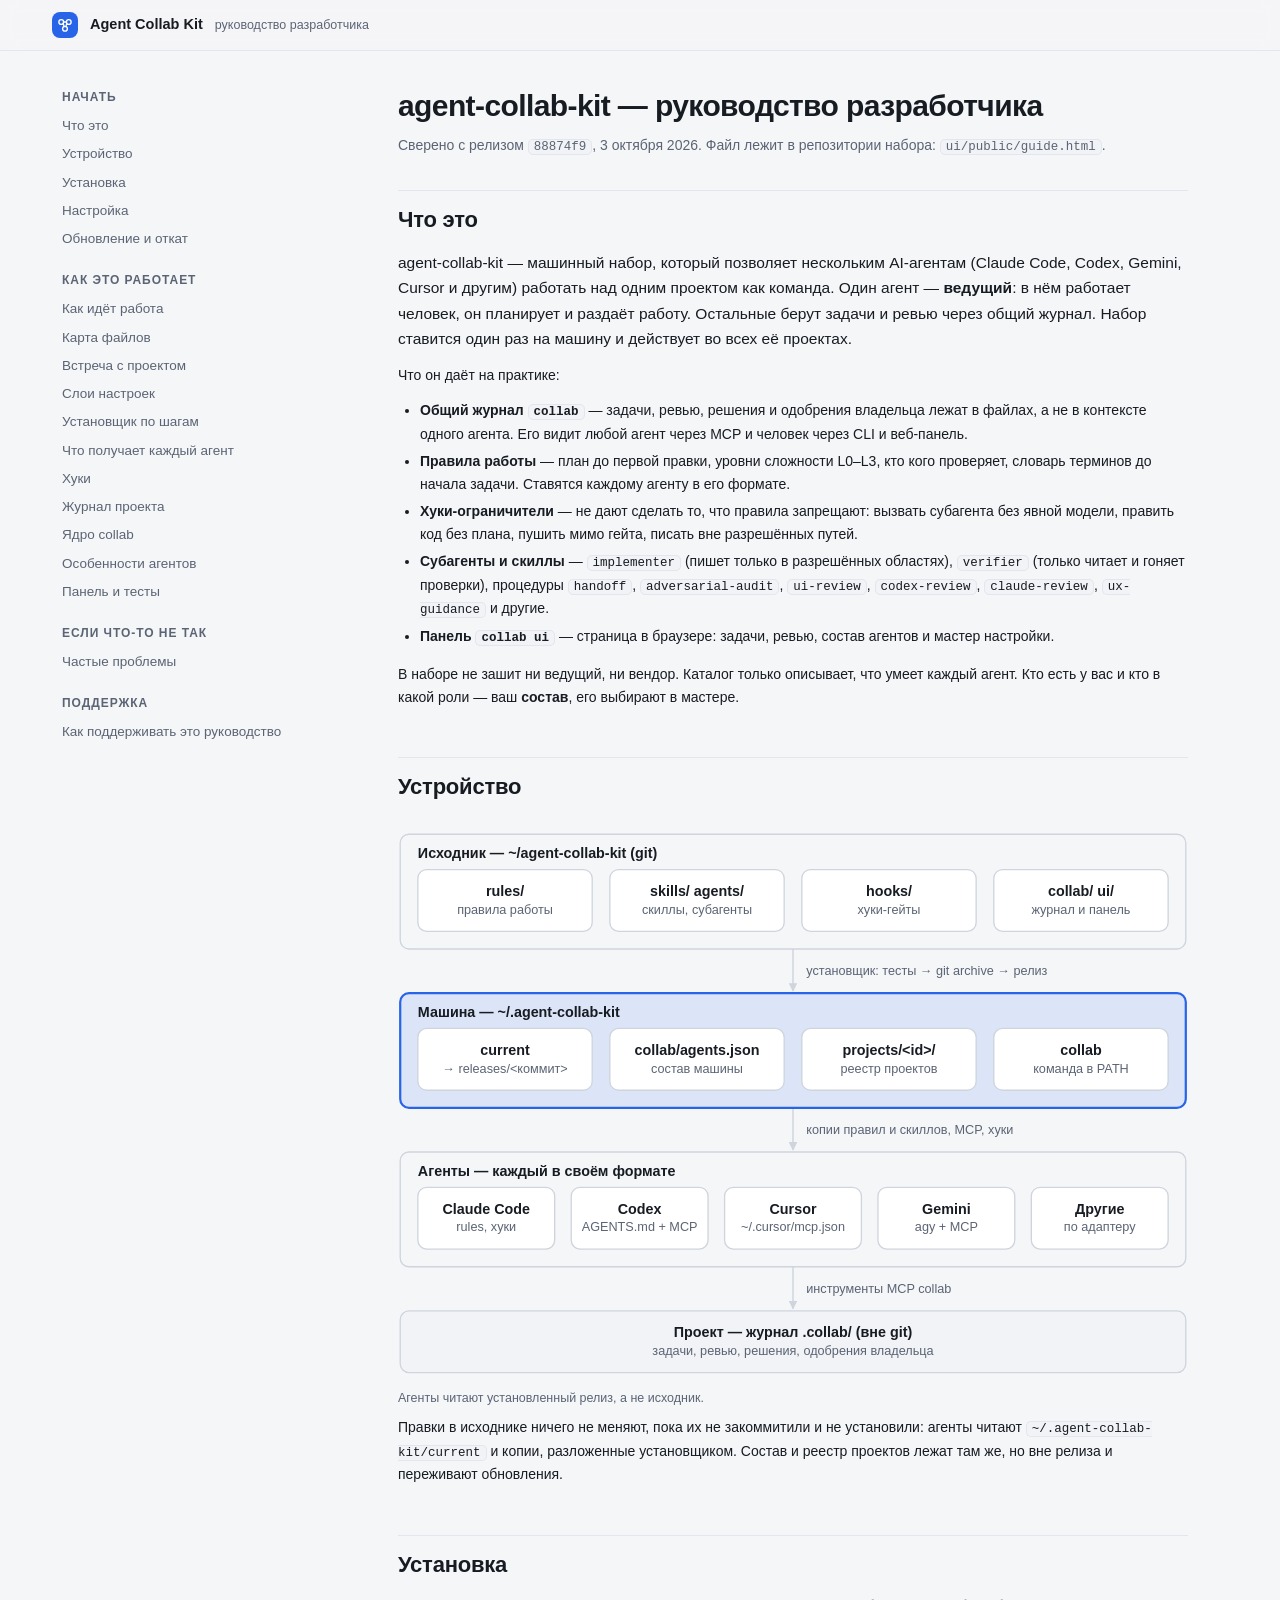
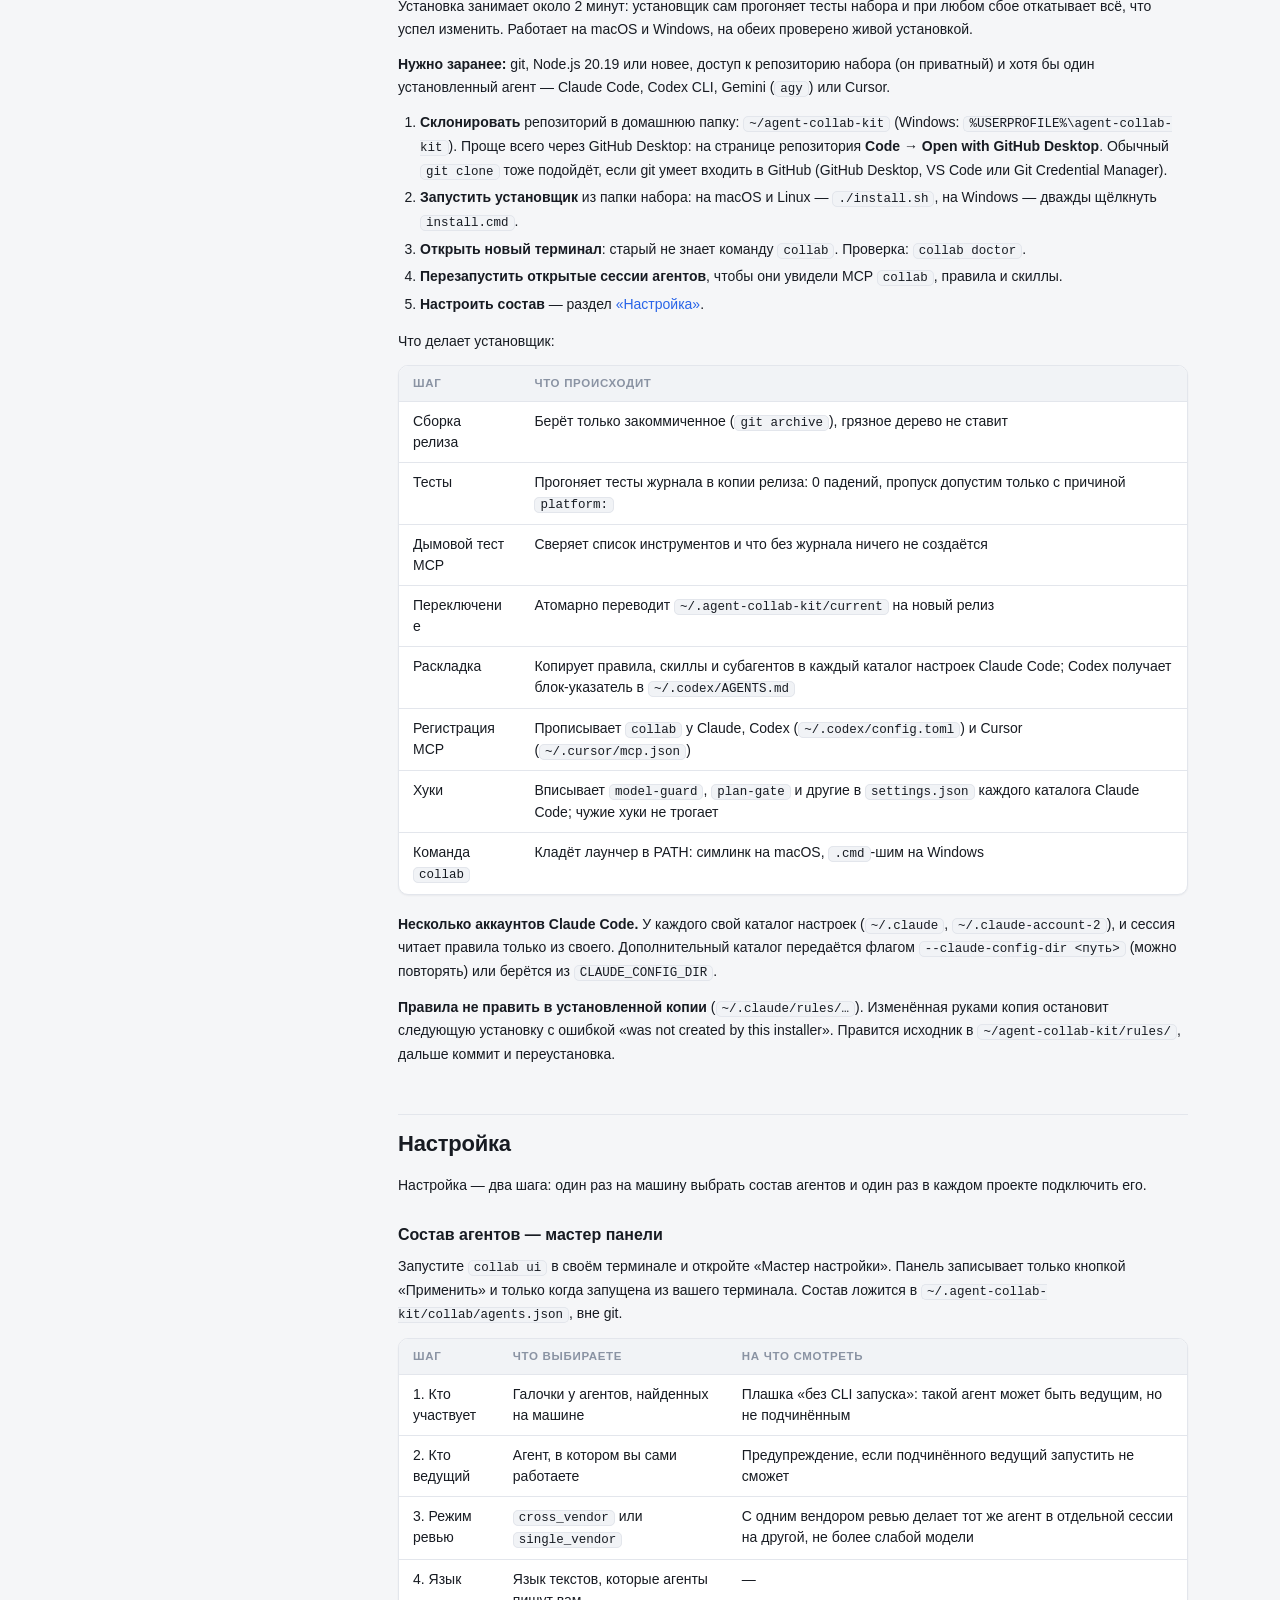
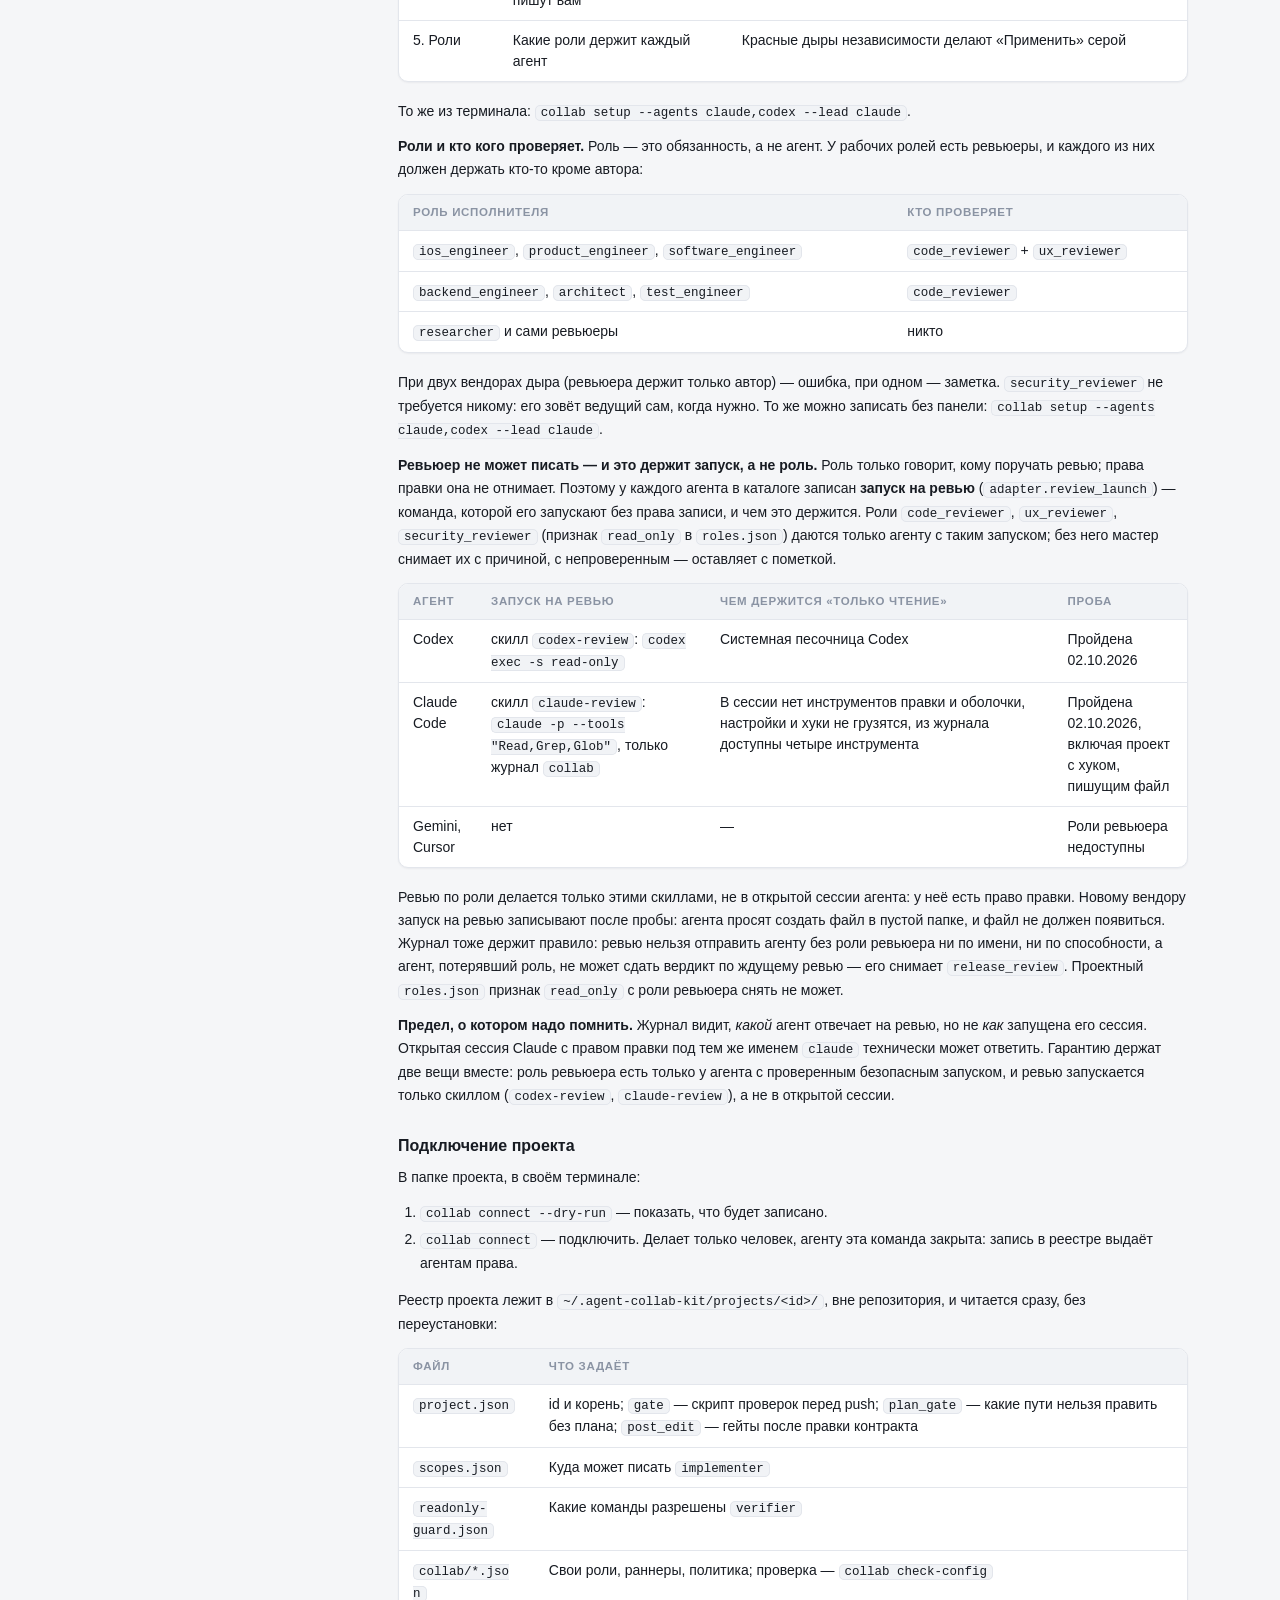
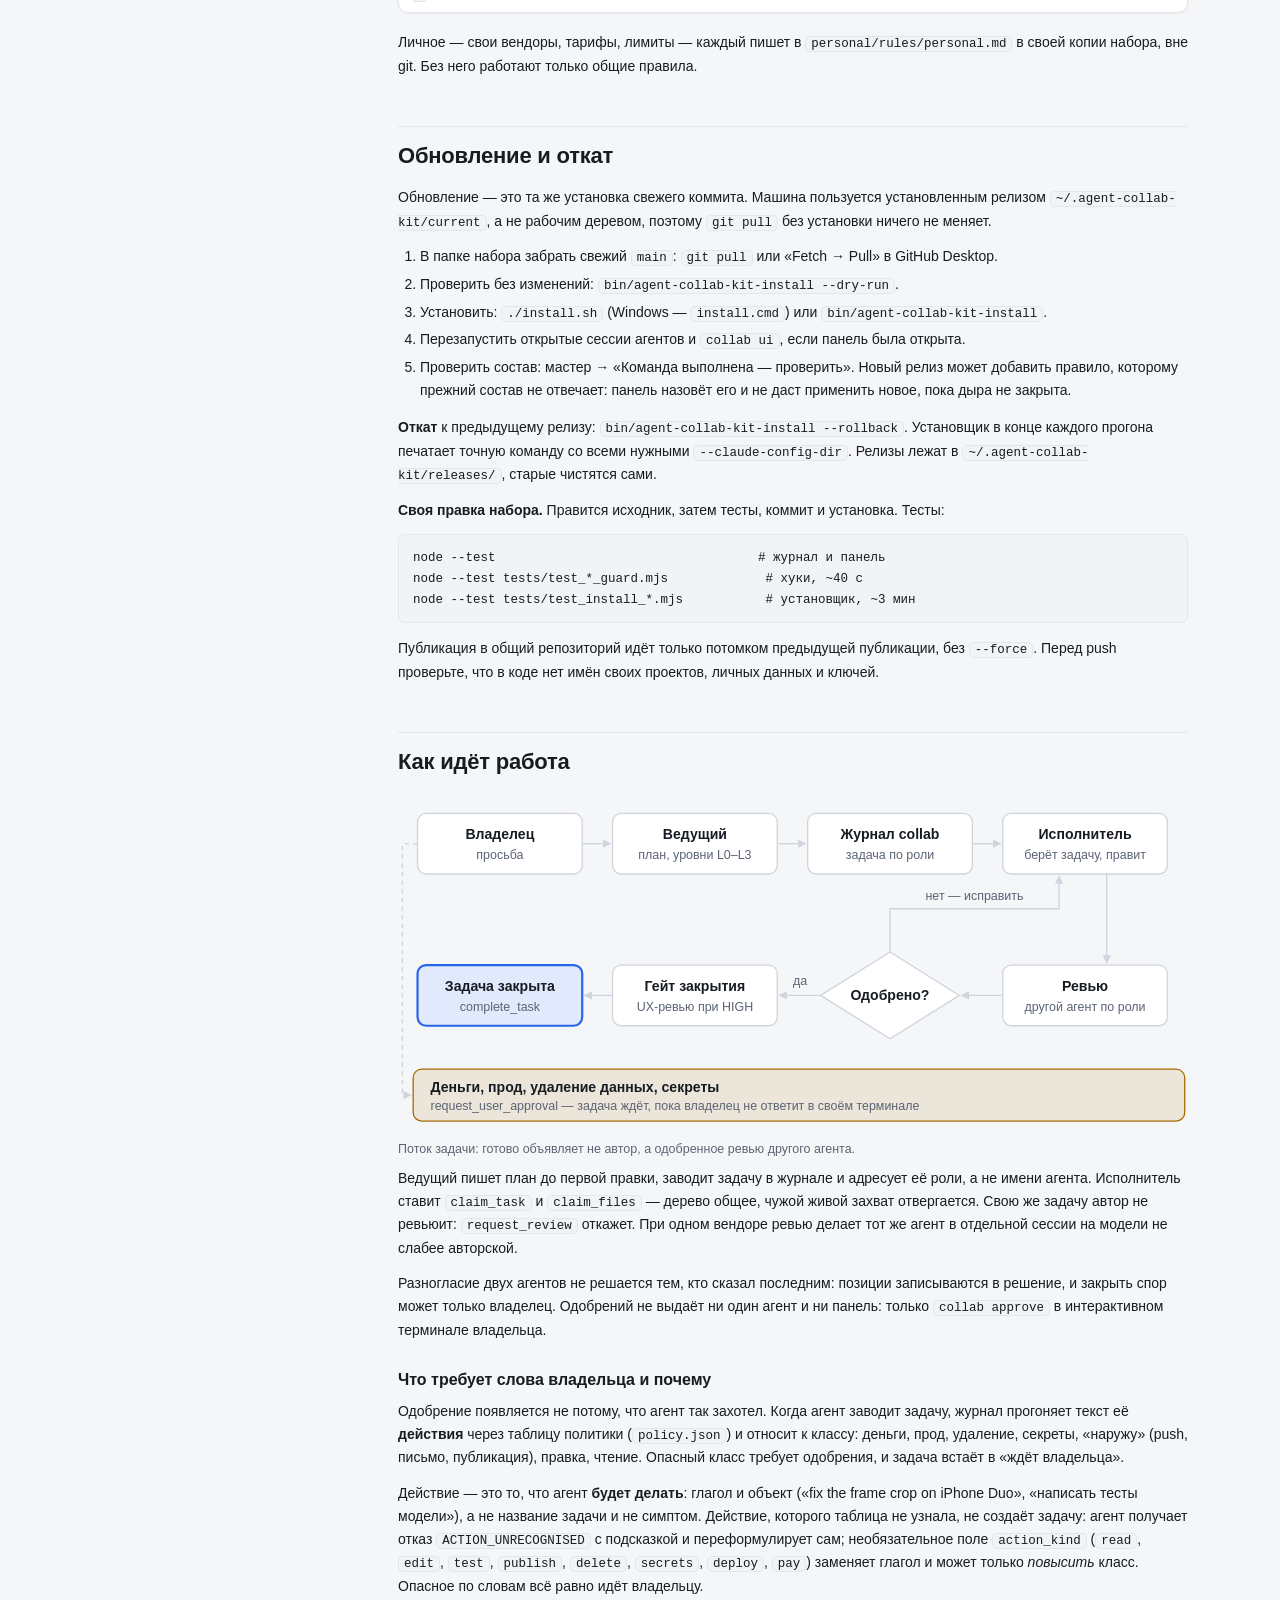
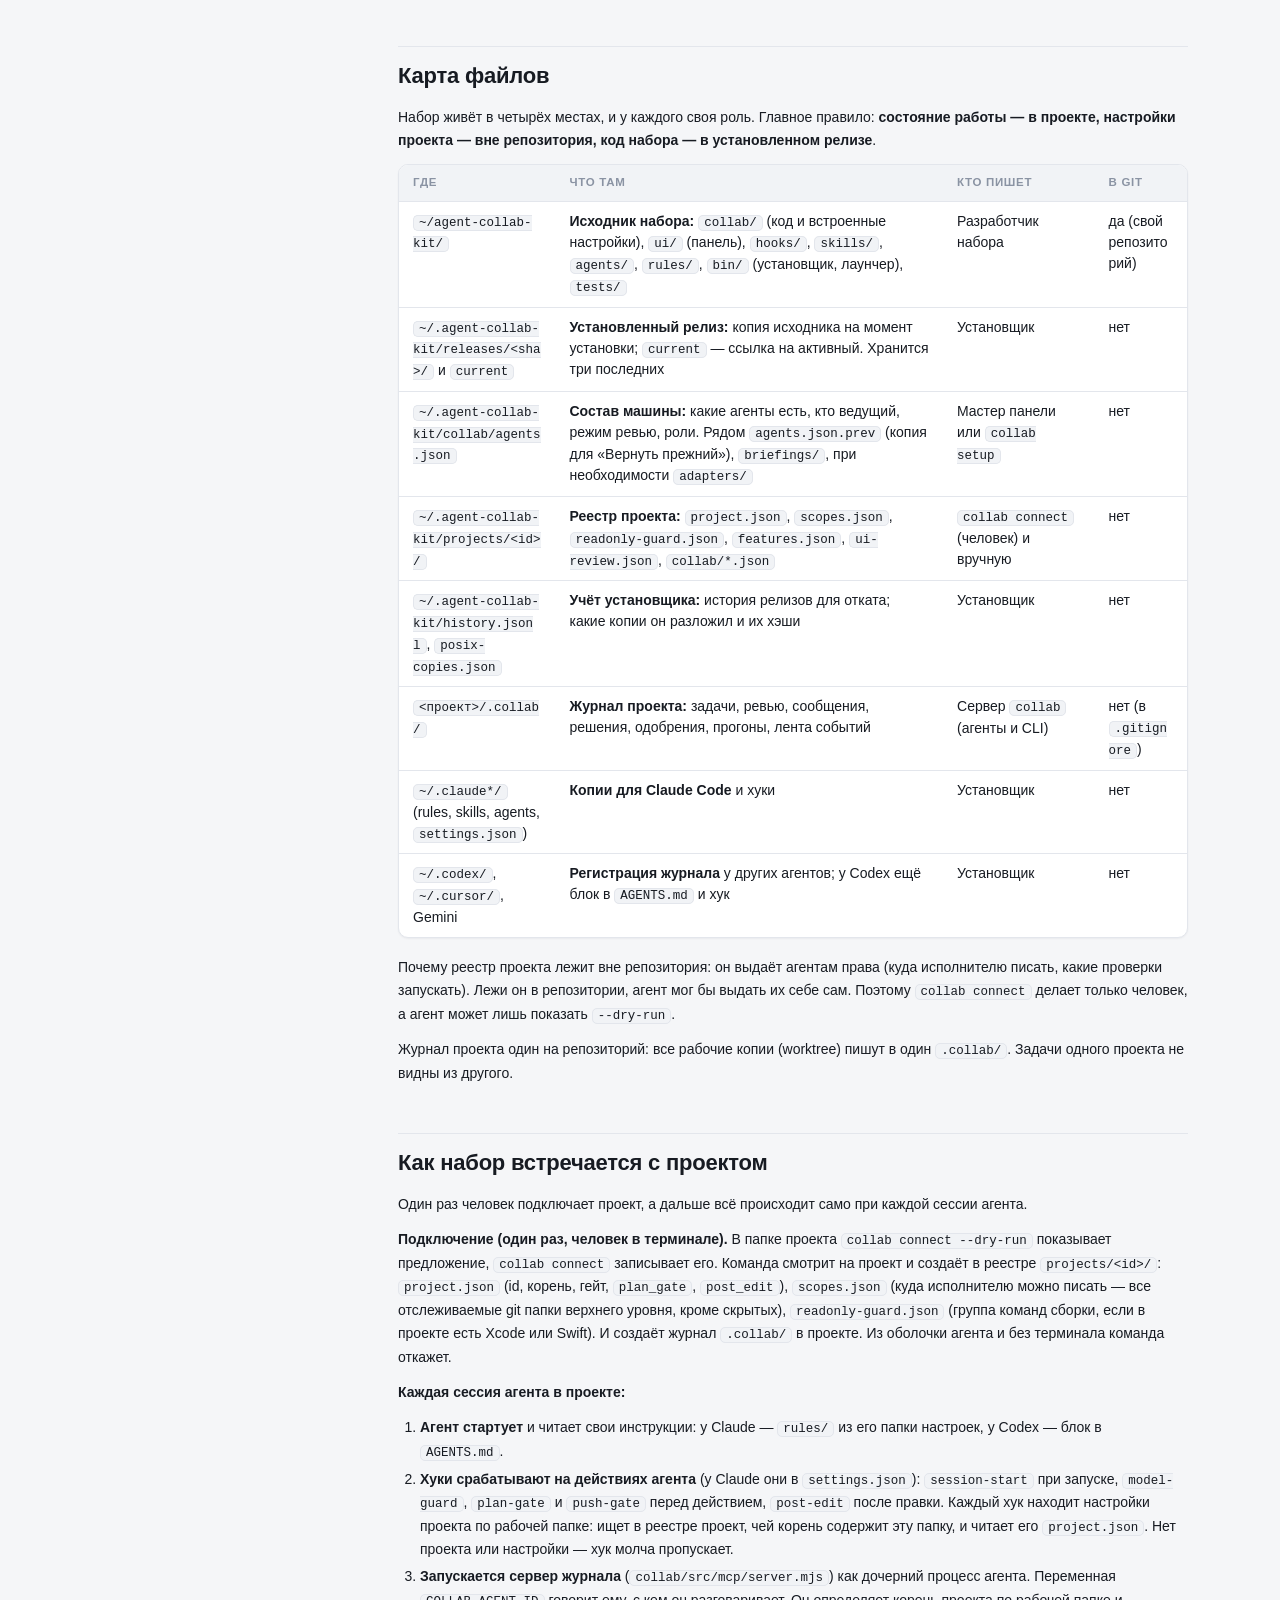
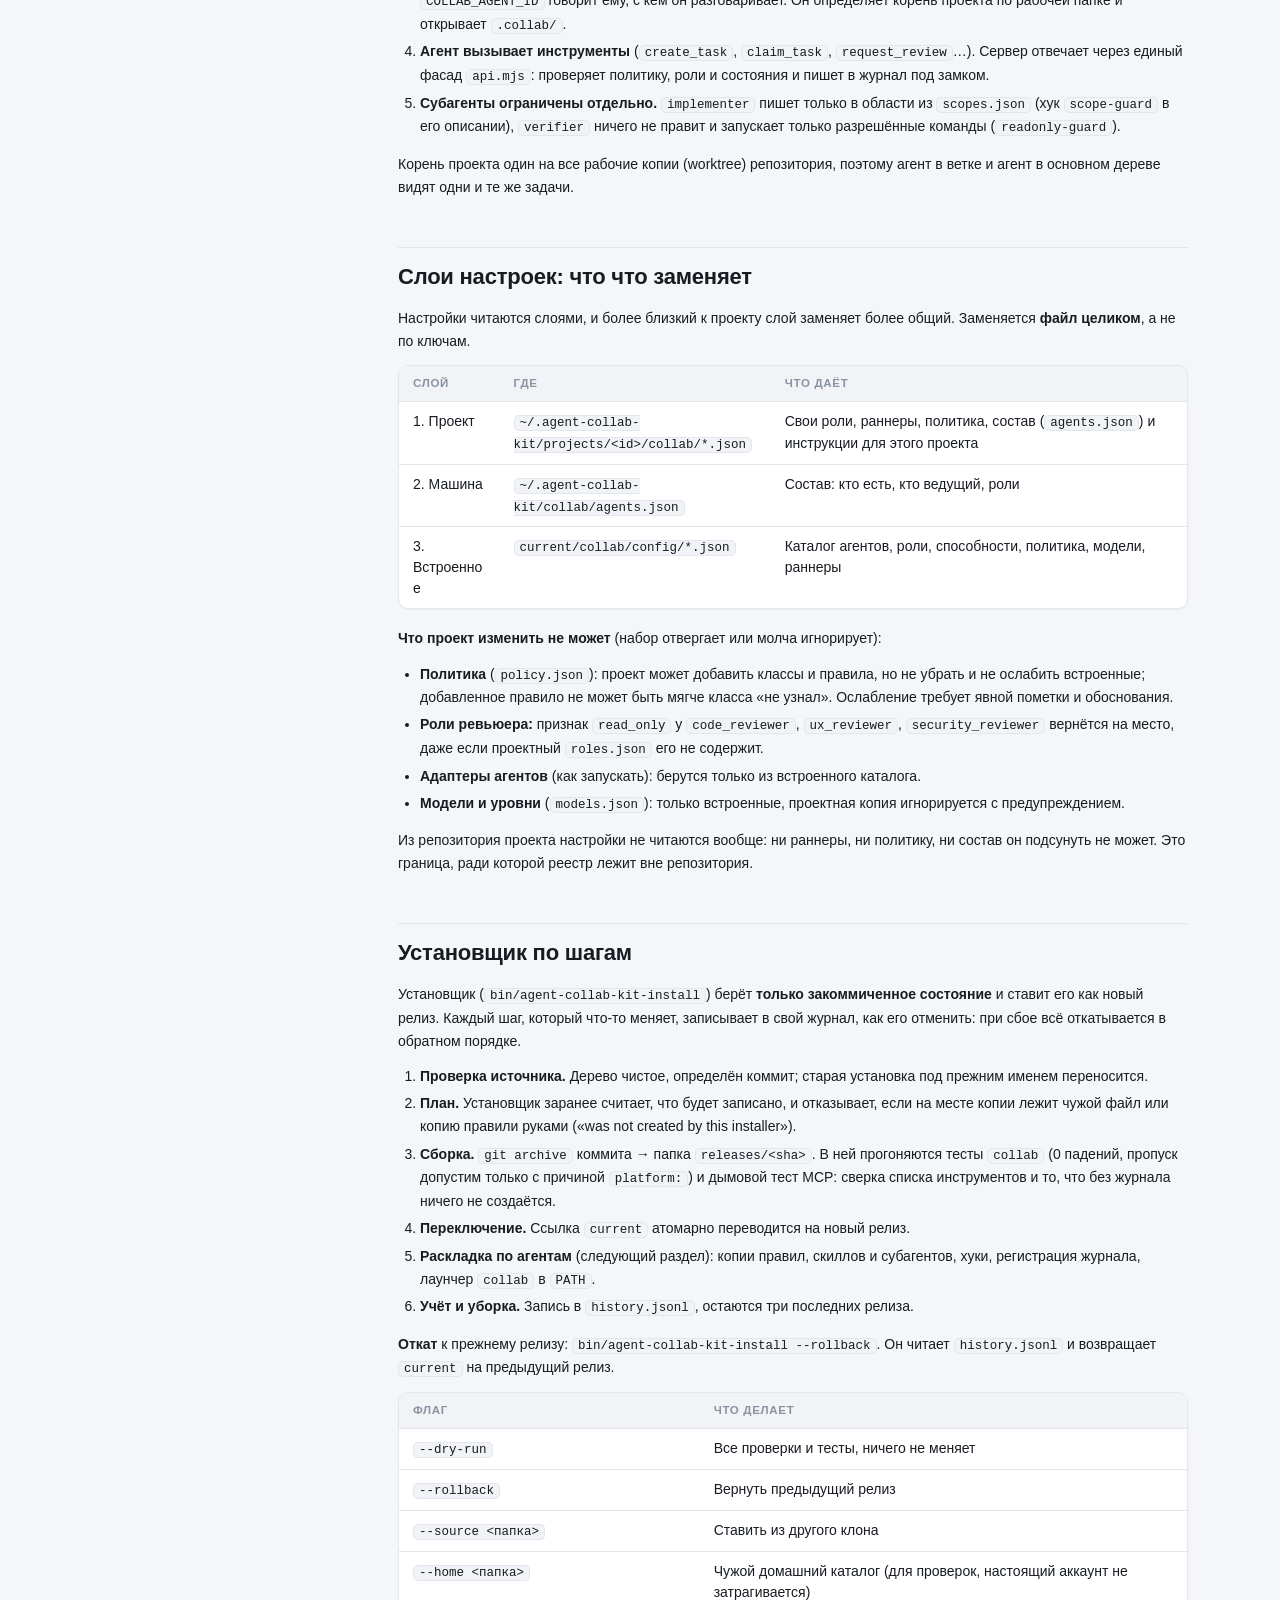
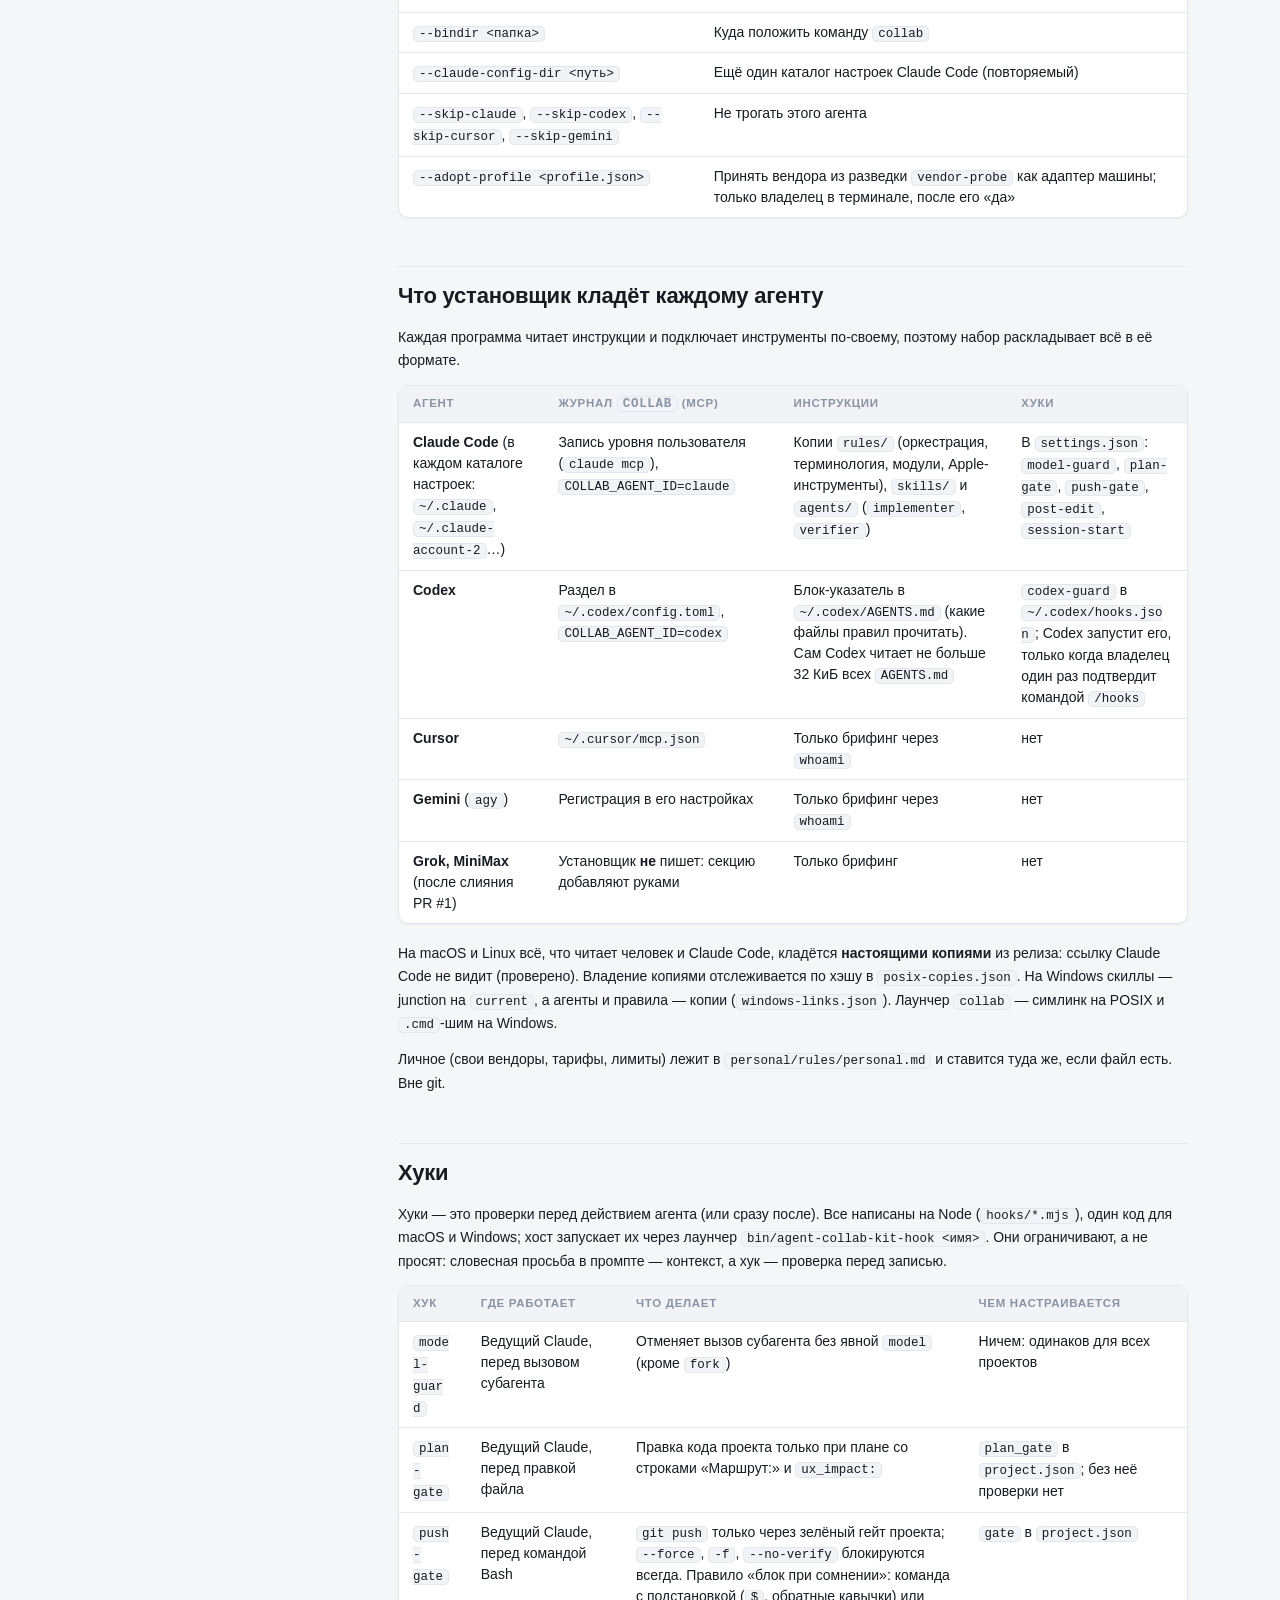
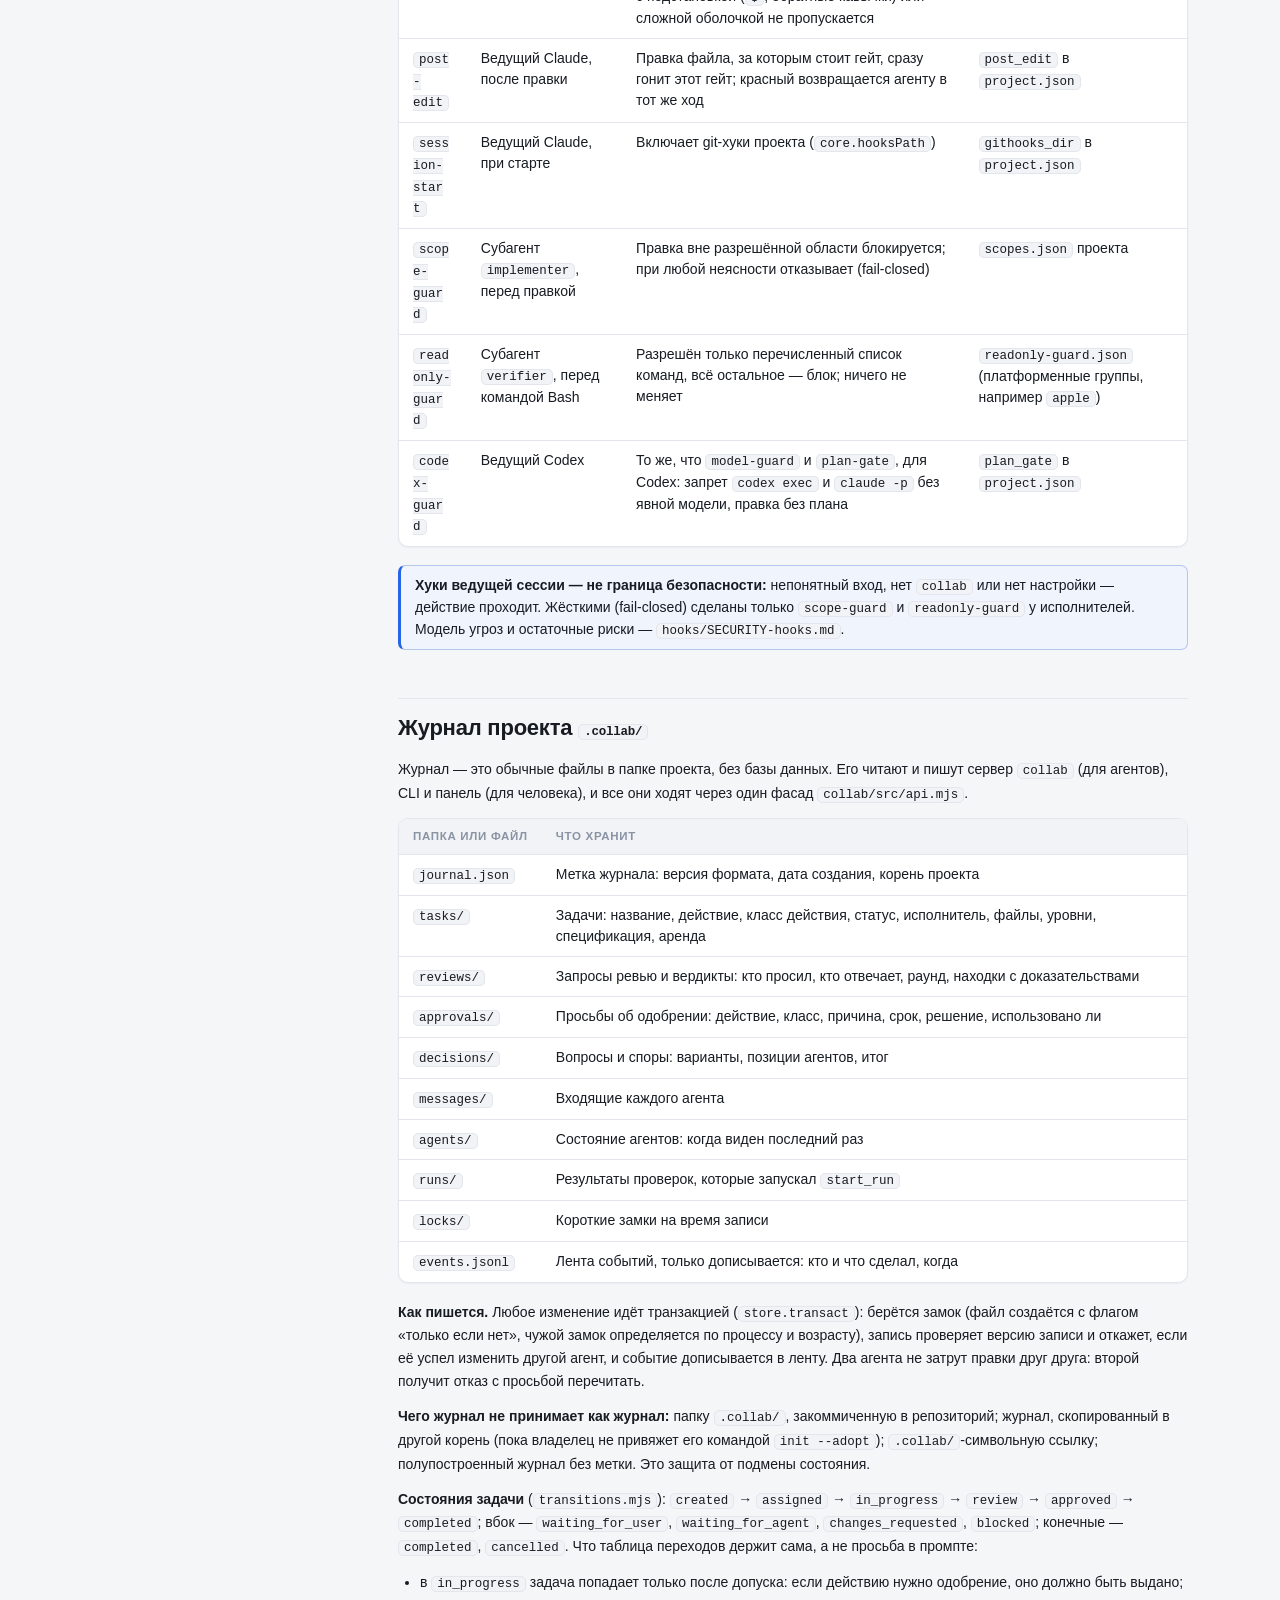
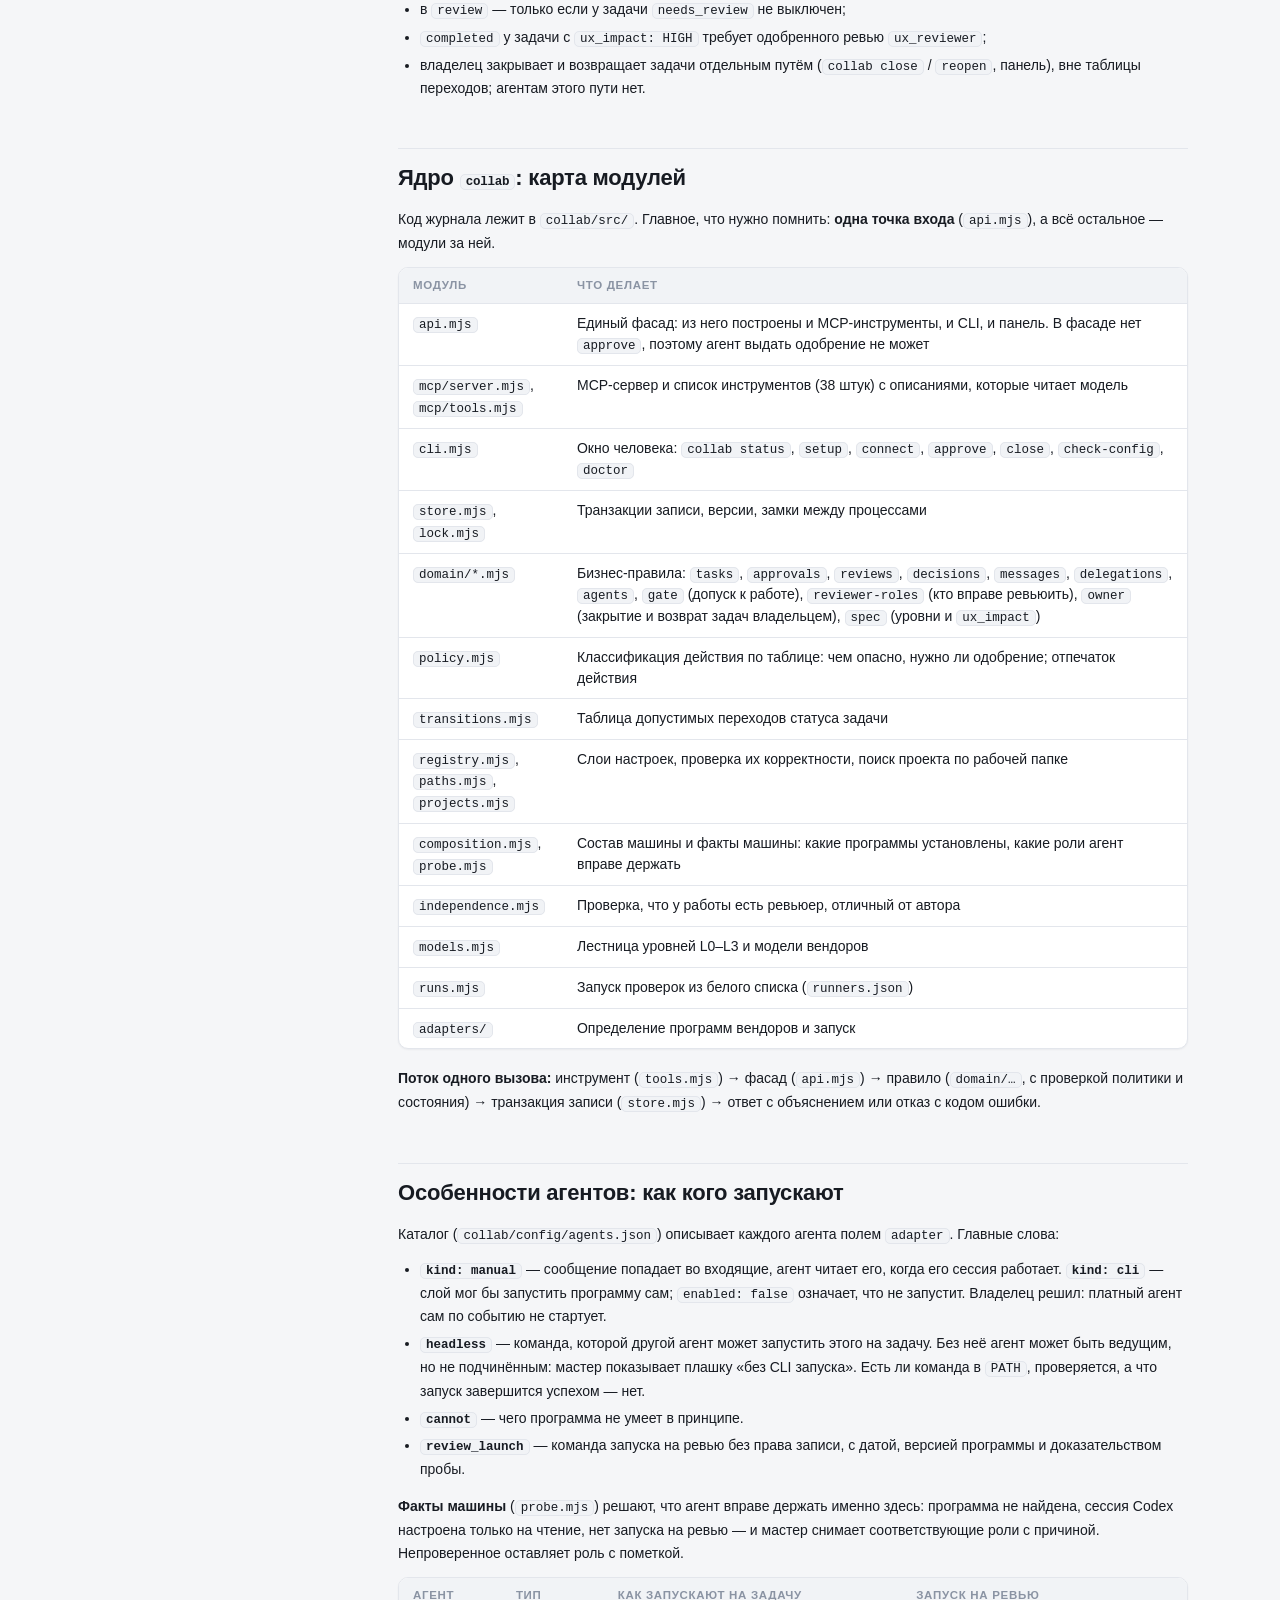
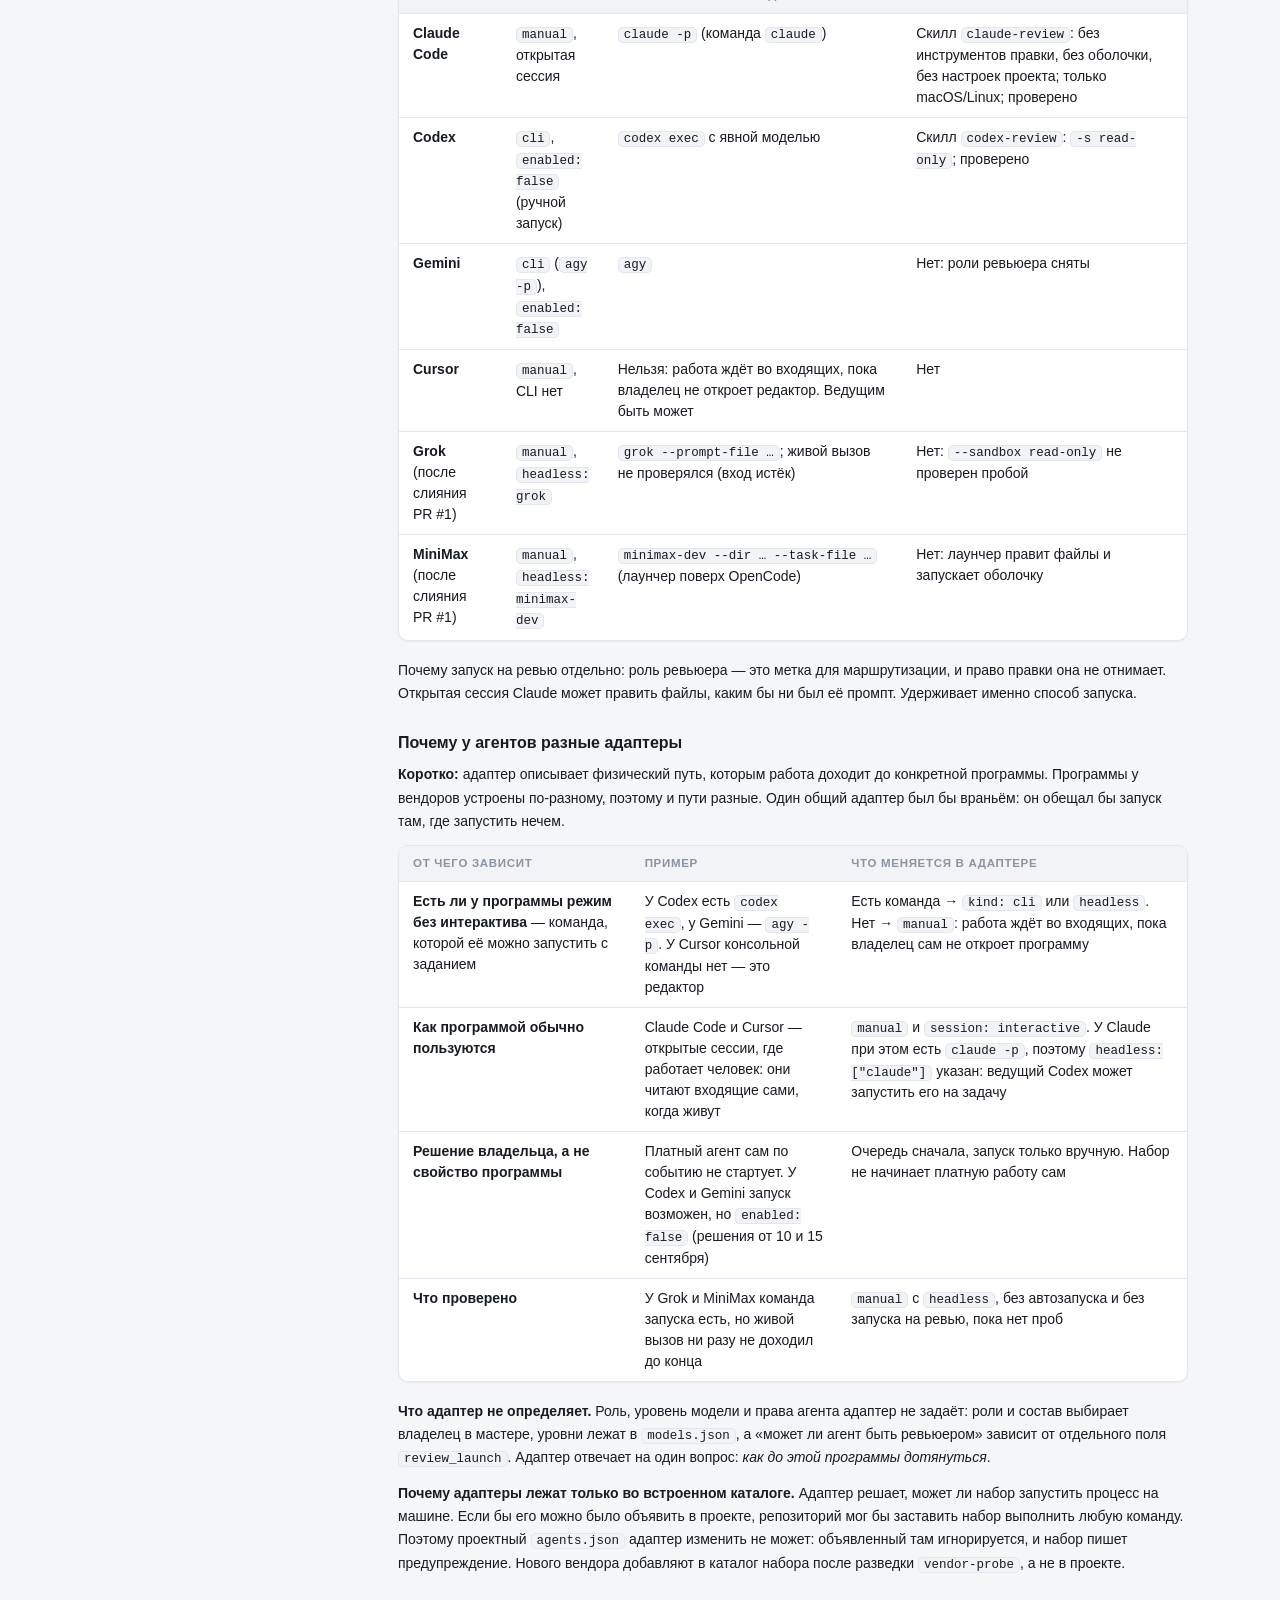
==== ui/public/guide.html @ da9b52e6 "Guide: one static page of the kit, wide, readable before the kit is installed ui/public/guide.html (" ====
<!doctype html>
<html lang="ru">
<head>
<meta charset="utf-8">
<meta name="viewport" content="width=device-width, initial-scale=1">
<meta name="color-scheme" content="dark light">
<title>Руководство разработчика · Agent Collab Kit</title>
<link rel="stylesheet" href="style.css">
<link rel="stylesheet" href="guide.css">
</head>
<body>
<header class="guide-bar">
  <div class="guide-bar-in">
    <svg class="brand-mark" viewBox="0 0 24 24" aria-hidden="true"><circle cx="7" cy="8" r="3.2" fill="none" stroke="currentColor" stroke-width="1.8"/><circle cx="17" cy="8" r="3.2" fill="none" stroke="currentColor" stroke-width="1.8"/><circle cx="12" cy="17" r="3.2" fill="none" stroke="currentColor" stroke-width="1.8"/><path d="M9.6 9.6l1.2 4.6M14.4 9.6l-1.2 4.6M10.2 8h3.6" fill="none" stroke="currentColor" stroke-width="1.8" stroke-linecap="round"/></svg>
    <strong>Agent Collab Kit</strong><span class="muted">руководство разработчика</span>
  </div>
</header>

<div class="guide">
<nav class="toc" aria-label="Содержание">
  <h2>Начать</h2>
  <a href="#what">Что это</a>
  <a href="#layout">Устройство</a>
  <a href="#install">Установка</a>
  <a href="#setup">Настройка</a>
  <a href="#update">Обновление и откат</a>
  <h2>Как это работает</h2>
  <a href="#flow">Как идёт работа</a>
  <a href="#files">Карта файлов</a>
  <a href="#project">Встреча с проектом</a>
  <a href="#layers">Слои настроек</a>
  <a href="#installer">Установщик по шагам</a>
  <a href="#agents-install">Что получает каждый агент</a>
  <a href="#hooks">Хуки</a>
  <a href="#journal">Журнал проекта</a>
  <a href="#core">Ядро collab</a>
  <a href="#agents">Особенности агентов</a>
  <a href="#panel">Панель и тесты</a>
  <h2>Если что-то не так</h2>
  <a href="#problems">Частые проблемы</a>
  <h2>Поддержка</h2>
  <a href="#maintain">Как поддерживать это руководство</a>
</nav>

<main class="doc">
<h1>agent-collab-kit — руководство разработчика</h1>
<p class="byline">Сверено с релизом <code>88874f9</code>, 3 октября 2026. Файл лежит в репозитории набора: <code>ui/public/guide.html</code>.</p>

<!-- ───────────────────────── НАЧАТЬ ───────────────────────── -->
<section id="what">
<h2>Что это</h2>
<p class="lead">agent-collab-kit — машинный набор, который позволяет нескольким AI-агентам (Claude Code, Codex, Gemini, Cursor и другим) работать над одним проектом как команда. Один агент — <strong>ведущий</strong>: в нём работает человек, он планирует и раздаёт работу. Остальные берут задачи и ревью через общий журнал. Набор ставится один раз на машину и действует во всех её проектах.</p>
<p>Что он даёт на практике:</p>
<ul>
<li><strong>Общий журнал <code>collab</code></strong> — задачи, ревью, решения и одобрения владельца лежат в файлах, а не в контексте одного агента. Его видит любой агент через MCP и человек через CLI и веб-панель.</li>
<li><strong>Правила работы</strong> — план до первой правки, уровни сложности L0–L3, кто кого проверяет, словарь терминов до начала задачи. Ставятся каждому агенту в его формате.</li>
<li><strong>Хуки-ограничители</strong> — не дают сделать то, что правила запрещают: вызвать субагента без явной модели, править код без плана, пушить мимо гейта, писать вне разрешённых путей.</li>
<li><strong>Субагенты и скиллы</strong> — <code>implementer</code> (пишет только в разрешённых областях), <code>verifier</code> (только читает и гоняет проверки), процедуры <code>handoff</code>, <code>adversarial-audit</code>, <code>ui-review</code>, <code>codex-review</code>, <code>claude-review</code>, <code>ux-guidance</code> и другие.</li>
<li><strong>Панель <code>collab ui</code></strong> — страница в браузере: задачи, ревью, состав агентов и мастер настройки.</li>
</ul>
<p>В наборе не зашит ни ведущий, ни вендор. Каталог только описывает, что умеет каждый агент. Кто есть у вас и кто в какой роли — ваш <strong>состав</strong>, его выбирают в мастере.</p>
</section>

<section id="layout">
<h2>Устройство</h2>
<figure class="fig">
<svg viewBox="22 44 716 510" role="img" aria-label="Агенты читают установленный релиз, а не исходник: четыре слоя — исходник, машина, агенты, журнал проекта">
<defs><marker id="arr1" viewBox="0 0 10 10" refX="9" refY="5" markerWidth="6" markerHeight="6" orient="auto-start-reverse"><path d="M0 0L10 5L0 10z" class="dg-arrow"/></marker></defs>
<path class="dg-line" d="M380 160V198" marker-end="url(#arr1)"/><path class="dg-line" d="M380 304V342" marker-end="url(#arr1)"/><path class="dg-line" d="M380 448V486" marker-end="url(#arr1)"/>
<text class="dg-e" x="392" y="184">установщик: тесты → git archive → релиз</text>
<text class="dg-e" x="392" y="328">копии правил и скиллов, MCP, хуки</text>
<text class="dg-e" x="392" y="472">инструменты MCP collab</text>

<rect class="dg-band" x="24" y="56" width="712" height="104" rx="8"/>
<text class="dg-h" x="40" y="78">Исходник — ~/agent-collab-kit (git)</text>
<rect class="dg-chip" x="40" y="88" width="158" height="56" rx="8"/><rect class="dg-chip" x="214" y="88" width="158" height="56" rx="8"/><rect class="dg-chip" x="388" y="88" width="158" height="56" rx="8"/><rect class="dg-chip" x="562" y="88" width="158" height="56" rx="8"/>
<text class="dg-n" x="119" y="112">rules/</text><text class="dg-s" x="119" y="128">правила работы</text>
<text class="dg-n" x="293" y="112">skills/ agents/</text><text class="dg-s" x="293" y="128">скиллы, субагенты</text>
<text class="dg-n" x="467" y="112">hooks/</text><text class="dg-s" x="467" y="128">хуки-гейты</text>
<text class="dg-n" x="641" y="112">collab/ ui/</text><text class="dg-s" x="641" y="128">журнал и панель</text>

<rect class="dg-band-hi" x="24" y="200" width="712" height="104" rx="8"/>
<text class="dg-h" x="40" y="222">Машина — ~/.agent-collab-kit</text>
<rect class="dg-chip" x="40" y="232" width="158" height="56" rx="8"/><rect class="dg-chip" x="214" y="232" width="158" height="56" rx="8"/><rect class="dg-chip" x="388" y="232" width="158" height="56" rx="8"/><rect class="dg-chip" x="562" y="232" width="158" height="56" rx="8"/>
<text class="dg-n" x="119" y="256">current</text><text class="dg-s" x="119" y="272">→ releases/&lt;коммит&gt;</text>
<text class="dg-n" x="293" y="256">collab/agents.json</text><text class="dg-s" x="293" y="272">состав машины</text>
<text class="dg-n" x="467" y="256">projects/&lt;id&gt;/</text><text class="dg-s" x="467" y="272">реестр проектов</text>
<text class="dg-n" x="641" y="256">collab</text><text class="dg-s" x="641" y="272">команда в PATH</text>

<rect class="dg-band" x="24" y="344" width="712" height="104" rx="8"/>
<text class="dg-h" x="40" y="366">Агенты — каждый в своём формате</text>
<rect class="dg-chip" x="40" y="376" width="124" height="56" rx="8"/><rect class="dg-chip" x="179" y="376" width="124" height="56" rx="8"/><rect class="dg-chip" x="318" y="376" width="124" height="56" rx="8"/><rect class="dg-chip" x="457" y="376" width="124" height="56" rx="8"/><rect class="dg-chip" x="596" y="376" width="124" height="56" rx="8"/>
<text class="dg-n" x="102" y="400">Claude Code</text><text class="dg-s" x="102" y="416">rules, хуки</text>
<text class="dg-n" x="241" y="400">Codex</text><text class="dg-s" x="241" y="416">AGENTS.md + MCP</text>
<text class="dg-n" x="380" y="400">Cursor</text><text class="dg-s" x="380" y="416">~/.cursor/mcp.json</text>
<text class="dg-n" x="519" y="400">Gemini</text><text class="dg-s" x="519" y="416">agy + MCP</text>
<text class="dg-n" x="658" y="400">Другие</text><text class="dg-s" x="658" y="416">по адаптеру</text>

<rect class="dg-band-soft" x="24" y="488" width="712" height="56" rx="8"/>
<text class="dg-n" x="380" y="512">Проект — журнал .collab/ (вне git)</text><text class="dg-s" x="380" y="528">задачи, ревью, решения, одобрения владельца</text>
</svg>
<figcaption>Агенты читают установленный релиз, а не исходник.</figcaption>
</figure>
<p>Правки в исходнике ничего не меняют, пока их не закоммитили и не установили: агенты читают <code>~/.agent-collab-kit/current</code> и копии, разложенные установщиком. Состав и реестр проектов лежат там же, но вне релиза и переживают обновления.</p>
</section>

<section id="install">
<h2>Установка</h2>
<p>Установка занимает около 2 минут: установщик сам прогоняет тесты набора и при любом сбое откатывает всё, что успел изменить. Работает на macOS и Windows, на обеих проверено живой установкой.</p>
<p><strong>Нужно заранее:</strong> git, Node.js 20.19 или новее, доступ к репозиторию набора (он приватный) и хотя бы один установленный агент — Claude Code, Codex CLI, Gemini (<code>agy</code>) или Cursor.</p>
<ol>
<li><strong>Склонировать</strong> репозиторий в домашнюю папку: <code>~/agent-collab-kit</code> (Windows: <code>%USERPROFILE%\agent-collab-kit</code>). Проще всего через GitHub Desktop: на странице репозитория <strong>Code → Open with GitHub Desktop</strong>. Обычный <code>git clone</code> тоже подойдёт, если git умеет входить в GitHub (GitHub Desktop, VS Code или Git Credential Manager).</li>
<li><strong>Запустить установщик</strong> из папки набора: на macOS и Linux — <code>./install.sh</code>, на Windows — дважды щёлкнуть <code>install.cmd</code>.</li>
<li><strong>Открыть новый терминал</strong>: старый не знает команду <code>collab</code>. Проверка: <code>collab doctor</code>.</li>
<li><strong>Перезапустить открытые сессии агентов</strong>, чтобы они увидели MCP <code>collab</code>, правила и скиллы.</li>
<li><strong>Настроить состав</strong> — раздел <a href="#setup">«Настройка»</a>.</li>
</ol>
<p>Что делает установщик:</p>
<table class="data">
<thead><tr><th>Шаг</th><th>Что происходит</th></tr></thead>
<tbody>
<tr><td>Сборка релиза</td><td>Берёт только закоммиченное (<code>git archive</code>), грязное дерево не ставит</td></tr>
<tr><td>Тесты</td><td>Прогоняет тесты журнала в копии релиза: 0 падений, пропуск допустим только с причиной <code>platform:</code></td></tr>
<tr><td>Дымовой тест MCP</td><td>Сверяет список инструментов и что без журнала ничего не создаётся</td></tr>
<tr><td>Переключение</td><td>Атомарно переводит <code>~/.agent-collab-kit/current</code> на новый релиз</td></tr>
<tr><td>Раскладка</td><td>Копирует правила, скиллы и субагентов в каждый каталог настроек Claude Code; Codex получает блок-указатель в <code>~/.codex/AGENTS.md</code></td></tr>
<tr><td>Регистрация MCP</td><td>Прописывает <code>collab</code> у Claude, Codex (<code>~/.codex/config.toml</code>) и Cursor (<code>~/.cursor/mcp.json</code>)</td></tr>
<tr><td>Хуки</td><td>Вписывает <code>model-guard</code>, <code>plan-gate</code> и другие в <code>settings.json</code> каждого каталога Claude Code; чужие хуки не трогает</td></tr>
<tr><td>Команда <code>collab</code></td><td>Кладёт лаунчер в PATH: симлинк на macOS, <code>.cmd</code>-шим на Windows</td></tr>
</tbody></table>
<p><strong>Несколько аккаунтов Claude Code.</strong> У каждого свой каталог настроек (<code>~/.claude</code>, <code>~/.claude-account-2</code>), и сессия читает правила только из своего. Дополнительный каталог передаётся флагом <code>--claude-config-dir &lt;путь&gt;</code> (можно повторять) или берётся из <code>CLAUDE_CONFIG_DIR</code>.</p>
<p><strong>Правила не править в установленной копии</strong> (<code>~/.claude/rules/…</code>). Изменённая руками копия остановит следующую установку с ошибкой «was not created by this installer». Правится исходник в <code>~/agent-collab-kit/rules/</code>, дальше коммит и переустановка.</p>
</section>

<section id="setup">
<h2>Настройка</h2>
<p>Настройка — два шага: один раз на машину выбрать состав агентов и один раз в каждом проекте подключить его.</p>
<h3>Состав агентов — мастер панели</h3>
<p>Запустите <code>collab ui</code> в своём терминале и откройте «Мастер настройки». Панель записывает только кнопкой «Применить» и только когда запущена из вашего терминала. Состав ложится в <code>~/.agent-collab-kit/collab/agents.json</code>, вне git.</p>
<table class="data">
<thead><tr><th>Шаг</th><th>Что выбираете</th><th>На что смотреть</th></tr></thead>
<tbody>
<tr><td>1. Кто участвует</td><td>Галочки у агентов, найденных на машине</td><td>Плашка «без CLI запуска»: такой агент может быть ведущим, но не подчинённым</td></tr>
<tr><td>2. Кто ведущий</td><td>Агент, в котором вы сами работаете</td><td>Предупреждение, если подчинённого ведущий запустить не сможет</td></tr>
<tr><td>3. Режим ревью</td><td><code>cross_vendor</code> или <code>single_vendor</code></td><td>С одним вендором ревью делает тот же агент в отдельной сессии на другой, не более слабой модели</td></tr>
<tr><td>4. Язык</td><td>Язык текстов, которые агенты пишут вам</td><td>—</td></tr>
<tr><td>5. Роли</td><td>Какие роли держит каждый агент</td><td>Красные дыры независимости делают «Применить» серой</td></tr>
</tbody></table>
<p>То же из терминала: <code>collab setup --agents claude,codex --lead claude</code>.</p>
<p><strong>Роли и кто кого проверяет.</strong> Роль — это обязанность, а не агент. У рабочих ролей есть ревьюеры, и каждого из них должен держать кто-то кроме автора:</p>
<table class="data">
<thead><tr><th>Роль исполнителя</th><th>Кто проверяет</th></tr></thead>
<tbody>
<tr><td><code>ios_engineer</code>, <code>product_engineer</code>, <code>software_engineer</code></td><td><code>code_reviewer</code> + <code>ux_reviewer</code></td></tr>
<tr><td><code>backend_engineer</code>, <code>architect</code>, <code>test_engineer</code></td><td><code>code_reviewer</code></td></tr>
<tr><td><code>researcher</code> и сами ревьюеры</td><td>никто</td></tr>
</tbody></table>
<p>При двух вендорах дыра (ревьюера держит только автор) — ошибка, при одном — заметка. <code>security_reviewer</code> не требуется никому: его зовёт ведущий сам, когда нужно. То же можно записать без панели: <code>collab setup --agents claude,codex --lead claude</code>.</p>
<p><strong>Ревьюер не может писать — и это держит запуск, а не роль.</strong> Роль только говорит, кому поручать ревью; права правки она не отнимает. Поэтому у каждого агента в каталоге записан <strong>запуск на ревью</strong> (<code>adapter.review_launch</code>) — команда, которой его запускают без права записи, и чем это держится. Роли <code>code_reviewer</code>, <code>ux_reviewer</code>, <code>security_reviewer</code> (признак <code>read_only</code> в <code>roles.json</code>) даются только агенту с таким запуском; без него мастер снимает их с причиной, с непроверенным — оставляет с пометкой.</p>
<table class="data">
<thead><tr><th>Агент</th><th>Запуск на ревью</th><th>Чем держится «только чтение»</th><th>Проба</th></tr></thead>
<tbody>
<tr><td>Codex</td><td>скилл <code>codex-review</code>: <code>codex exec -s read-only</code></td><td>Системная песочница Codex</td><td>Пройдена 02.10.2026</td></tr>
<tr><td>Claude Code</td><td>скилл <code>claude-review</code>: <code>claude -p --tools "Read,Grep,Glob"</code>, только журнал <code>collab</code></td><td>В сессии нет инструментов правки и оболочки, настройки и хуки не грузятся, из журнала доступны четыре инструмента</td><td>Пройдена 02.10.2026, включая проект с хуком, пишущим файл</td></tr>
<tr><td>Gemini, Cursor</td><td>нет</td><td>—</td><td>Роли ревьюера недоступны</td></tr>
</tbody></table>
<p>Ревью по роли делается только этими скиллами, не в открытой сессии агента: у неё есть право правки. Новому вендору запуск на ревью записывают после пробы: агента просят создать файл в пустой папке, и файл не должен появиться. Журнал тоже держит правило: ревью нельзя отправить агенту без роли ревьюера ни по имени, ни по способности, а агент, потерявший роль, не может сдать вердикт по ждущему ревью — его снимает <code>release_review</code>. Проектный <code>roles.json</code> признак <code>read_only</code> с роли ревьюера снять не может.</p>
<p><strong>Предел, о котором надо помнить.</strong> Журнал видит, <em>какой</em> агент отвечает на ревью, но не <em>как</em> запущена его сессия. Открытая сессия Claude с правом правки под тем же именем <code>claude</code> технически может ответить. Гарантию держат две вещи вместе: роль ревьюера есть только у агента с проверенным безопасным запуском, и ревью запускается только скиллом (<code>codex-review</code>, <code>claude-review</code>), а не в открытой сессии.</p>

<h3>Подключение проекта</h3>
<p>В папке проекта, в своём терминале:</p>
<ol>
<li><code>collab connect --dry-run</code> — показать, что будет записано.</li>
<li><code>collab connect</code> — подключить. Делает только человек, агенту эта команда закрыта: запись в реестре выдаёт агентам права.</li>
</ol>
<p>Реестр проекта лежит в <code>~/.agent-collab-kit/projects/&lt;id&gt;/</code>, вне репозитория, и читается сразу, без переустановки:</p>
<table class="data">
<thead><tr><th>Файл</th><th>Что задаёт</th></tr></thead>
<tbody>
<tr><td><code>project.json</code></td><td>id и корень; <code>gate</code> — скрипт проверок перед push; <code>plan_gate</code> — какие пути нельзя править без плана; <code>post_edit</code> — гейты после правки контракта</td></tr>
<tr><td><code>scopes.json</code></td><td>Куда может писать <code>implementer</code></td></tr>
<tr><td><code>readonly-guard.json</code></td><td>Какие команды разрешены <code>verifier</code></td></tr>
<tr><td><code>collab/*.json</code></td><td>Свои роли, раннеры, политика; проверка — <code>collab check-config</code></td></tr>
</tbody></table>
<p>Личное — свои вендоры, тарифы, лимиты — каждый пишет в <code>personal/rules/personal.md</code> в своей копии набора, вне git. Без него работают только общие правила.</p>
</section>

<section id="update">
<h2>Обновление и откат</h2>
<p>Обновление — это та же установка свежего коммита. Машина пользуется установленным релизом <code>~/.agent-collab-kit/current</code>, а не рабочим деревом, поэтому <code>git pull</code> без установки ничего не меняет.</p>
<ol>
<li>В папке набора забрать свежий <code>main</code>: <code>git pull</code> или «Fetch → Pull» в GitHub Desktop.</li>
<li>Проверить без изменений: <code>bin/agent-collab-kit-install --dry-run</code>.</li>
<li>Установить: <code>./install.sh</code> (Windows — <code>install.cmd</code>) или <code>bin/agent-collab-kit-install</code>.</li>
<li>Перезапустить открытые сессии агентов и <code>collab ui</code>, если панель была открыта.</li>
<li>Проверить состав: мастер → «Команда выполнена — проверить». Новый релиз может добавить правило, которому прежний состав не отвечает: панель назовёт его и не даст применить новое, пока дыра не закрыта.</li>
</ol>
<p><strong>Откат</strong> к предыдущему релизу: <code>bin/agent-collab-kit-install --rollback</code>. Установщик в конце каждого прогона печатает точную команду со всеми нужными <code>--claude-config-dir</code>. Релизы лежат в <code>~/.agent-collab-kit/releases/</code>, старые чистятся сами.</p>
<p><strong>Своя правка набора.</strong> Правится исходник, затем тесты, коммит и установка. Тесты:</p>
<pre><code>node --test                                   # журнал и панель
node --test tests/test_*_guard.mjs             # хуки, ~40 с
node --test tests/test_install_*.mjs           # установщик, ~3 мин</code></pre>
<p>Публикация в общий репозиторий идёт только потомком предыдущей публикации, без <code>--force</code>. Перед push проверьте, что в коде нет имён своих проектов, личных данных и ключей.</p>
</section>

<!-- ───────────────────────── КАК ЭТО РАБОТАЕТ ───────────────────────── -->
<section id="flow">
<h2>Как идёт работа</h2>
<figure class="fig">
<svg viewBox="10 66 729 312" role="img" aria-label="Поток задачи от просьбы владельца до закрытия: ведущий, журнал, исполнитель, ревью, гейт закрытия">
<defs><marker id="arr2" viewBox="0 0 10 10" refX="9" refY="5" markerWidth="6" markerHeight="6" orient="auto-start-reverse"><path d="M0 0L10 5L0 10z" class="dg-arrow"/></marker></defs>
<path class="dg-line" d="M180 110H206" marker-end="url(#arr2)"/><path class="dg-line" d="M360 110H386" marker-end="url(#arr2)"/><path class="dg-line" d="M540 110H566" marker-end="url(#arr2)"/><path class="dg-line" d="M664 138V220" marker-end="url(#arr2)"/><path class="dg-line" d="M568 250H530" marker-end="url(#arr2)"/><path class="dg-line" d="M400 250H362" marker-end="url(#arr2)"/><path class="dg-line" d="M208 250H182" marker-end="url(#arr2)"/><path class="dg-line" d="M464 210V170H620V140" marker-end="url(#arr2)"/><path class="dg-line dg-dash" d="M28 110H14V342H22" marker-end="url(#arr2)"/>
<rect class="dg-chip" x="28" y="82" width="152" height="56" rx="8"/><text class="dg-n" x="104" y="106">Владелец</text><text class="dg-s" x="104" y="124">просьба</text>
<rect class="dg-chip" x="208" y="82" width="152" height="56" rx="8"/><text class="dg-n" x="284" y="106">Ведущий</text><text class="dg-s" x="284" y="124">план, уровни L0–L3</text>
<rect class="dg-chip" x="388" y="82" width="152" height="56" rx="8"/><text class="dg-n" x="464" y="106">Журнал collab</text><text class="dg-s" x="464" y="124">задача по роли</text>
<rect class="dg-chip" x="568" y="82" width="152" height="56" rx="8"/><text class="dg-n" x="644" y="106">Исполнитель</text><text class="dg-s" x="644" y="124">берёт задачу, правит</text>
<rect class="dg-chip" x="568" y="222" width="152" height="56" rx="8"/><text class="dg-n" x="644" y="246">Ревью</text><text class="dg-s" x="644" y="264">другой агент по роли</text>
<polygon class="dg-chip" points="400,250 464,210 528,250 464,290"/><text class="dg-n" x="464" y="254">Одобрено?</text>
<rect class="dg-chip" x="208" y="222" width="152" height="56" rx="8"/><text class="dg-n" x="284" y="246">Гейт закрытия</text><text class="dg-s" x="284" y="264">UX-ревью при HIGH</text>
<rect class="dg-chip-hi" x="28" y="222" width="152" height="56" rx="8"/><text class="dg-n" x="104" y="246">Задача закрыта</text><text class="dg-s" x="104" y="264">complete_task</text>
<text class="dg-e" x="542" y="162" text-anchor="middle">нет — исправить</text><text class="dg-e" x="381" y="240" text-anchor="middle">да</text>
<rect class="dg-band-warn" x="24" y="318" width="712" height="48" rx="8"/>
<text class="dg-h" x="40" y="339">Деньги, прод, удаление данных, секреты</text>
<text class="dg-e" x="40" y="356">request_user_approval — задача ждёт, пока владелец не ответит в своём терминале</text>
</svg>
<figcaption>Поток задачи: готово объявляет не автор, а одобренное ревью другого агента.</figcaption>
</figure>
<p>Ведущий пишет план до первой правки, заводит задачу в журнале и адресует её роли, а не имени агента. Исполнитель ставит <code>claim_task</code> и <code>claim_files</code> — дерево общее, чужой живой захват отвергается. Свою же задачу автор не ревьюит: <code>request_review</code> откажет. При одном вендоре ревью делает тот же агент в отдельной сессии на модели не слабее авторской.</p>
<p>Разногласие двух агентов не решается тем, кто сказал последним: позиции записываются в решение, и закрыть спор может только владелец. Одобрений не выдаёт ни один агент и ни панель: только <code>collab approve</code> в интерактивном терминале владельца.</p>
<h3>Что требует слова владельца и почему</h3>
<p>Одобрение появляется не потому, что агент так захотел. Когда агент заводит задачу, журнал прогоняет текст её <strong>действия</strong> через таблицу политики (<code>policy.json</code>) и относит к классу: деньги, прод, удаление, секреты, «наружу» (push, письмо, публикация), правка, чтение. Опасный класс требует одобрения, и задача встаёт в «ждёт владельца».</p>
<p>Действие — это то, что агент <strong>будет делать</strong>: глагол и объект («fix the frame crop on iPhone Duo», «написать тесты модели»), а не название задачи и не симптом. Действие, которого таблица не узнала, не создаёт задачу: агент получает отказ <code>ACTION_UNRECOGNISED</code> с подсказкой и переформулирует сам; необязательное поле <code>action_kind</code> (<code>read</code>, <code>edit</code>, <code>test</code>, <code>publish</code>, <code>delete</code>, <code>secrets</code>, <code>deploy</code>, <code>pay</code>) заменяет глагол и может только <em>повысить</em> класс. Опасное по словам всё равно идёт владельцу.</p>
</section>

<section id="files">
<h2>Карта файлов</h2>
<p>Набор живёт в четырёх местах, и у каждого своя роль. Главное правило: <strong>состояние работы — в проекте, настройки проекта — вне репозитория, код набора — в установленном релизе</strong>.</p>
<table class="data">
<thead><tr><th>Где</th><th>Что там</th><th>Кто пишет</th><th>В git</th></tr></thead>
<tbody>
<tr><td><code>~/agent-collab-kit/</code></td><td><strong>Исходник набора:</strong> <code>collab/</code> (код и встроенные настройки), <code>ui/</code> (панель), <code>hooks/</code>, <code>skills/</code>, <code>agents/</code>, <code>rules/</code>, <code>bin/</code> (установщик, лаунчер), <code>tests/</code></td><td>Разработчик набора</td><td>да (свой репозиторий)</td></tr>
<tr><td><code>~/.agent-collab-kit/releases/&lt;sha&gt;/</code> и <code>current</code></td><td><strong>Установленный релиз:</strong> копия исходника на момент установки; <code>current</code> — ссылка на активный. Хранится три последних</td><td>Установщик</td><td>нет</td></tr>
<tr><td><code>~/.agent-collab-kit/collab/agents.json</code></td><td><strong>Состав машины:</strong> какие агенты есть, кто ведущий, режим ревью, роли. Рядом <code>agents.json.prev</code> (копия для «Вернуть прежний»), <code>briefings/</code>, при необходимости <code>adapters/</code></td><td>Мастер панели или <code>collab setup</code></td><td>нет</td></tr>
<tr><td><code>~/.agent-collab-kit/projects/&lt;id&gt;/</code></td><td><strong>Реестр проекта:</strong> <code>project.json</code>, <code>scopes.json</code>, <code>readonly-guard.json</code>, <code>features.json</code>, <code>ui-review.json</code>, <code>collab/*.json</code></td><td><code>collab connect</code> (человек) и вручную</td><td>нет</td></tr>
<tr><td><code>~/.agent-collab-kit/history.jsonl</code>, <code>posix-copies.json</code></td><td><strong>Учёт установщика:</strong> история релизов для отката; какие копии он разложил и их хэши</td><td>Установщик</td><td>нет</td></tr>
<tr><td><code>&lt;проект&gt;/.collab/</code></td><td><strong>Журнал проекта:</strong> задачи, ревью, сообщения, решения, одобрения, прогоны, лента событий</td><td>Сервер <code>collab</code> (агенты и CLI)</td><td>нет (в <code>.gitignore</code>)</td></tr>
<tr><td><code>~/.claude*/</code> (rules, skills, agents, <code>settings.json</code>)</td><td><strong>Копии для Claude Code</strong> и хуки</td><td>Установщик</td><td>нет</td></tr>
<tr><td><code>~/.codex/</code>, <code>~/.cursor/</code>, Gemini</td><td><strong>Регистрация журнала</strong> у других агентов; у Codex ещё блок в <code>AGENTS.md</code> и хук</td><td>Установщик</td><td>нет</td></tr>
</tbody></table>
<p>Почему реестр проекта лежит вне репозитория: он выдаёт агентам права (куда исполнителю писать, какие проверки запускать). Лежи он в репозитории, агент мог бы выдать их себе сам. Поэтому <code>collab connect</code> делает только человек, а агент может лишь показать <code>--dry-run</code>.</p>
<p>Журнал проекта один на репозиторий: все рабочие копии (worktree) пишут в один <code>.collab/</code>. Задачи одного проекта не видны из другого.</p>
</section>

<section id="project">
<h2>Как набор встречается с проектом</h2>
<p>Один раз человек подключает проект, а дальше всё происходит само при каждой сессии агента.</p>
<p><strong>Подключение (один раз, человек в терминале).</strong> В папке проекта <code>collab connect --dry-run</code> показывает предложение, <code>collab connect</code> записывает его. Команда смотрит на проект и создаёт в реестре <code>projects/&lt;id&gt;/</code>: <code>project.json</code> (id, корень, гейт, <code>plan_gate</code>, <code>post_edit</code>), <code>scopes.json</code> (куда исполнителю можно писать — все отслеживаемые git папки верхнего уровня, кроме скрытых), <code>readonly-guard.json</code> (группа команд сборки, если в проекте есть Xcode или Swift). И создаёт журнал <code>.collab/</code> в проекте. Из оболочки агента и без терминала команда откажет.</p>
<p><strong>Каждая сессия агента в проекте:</strong></p>
<ol>
<li><strong>Агент стартует</strong> и читает свои инструкции: у Claude — <code>rules/</code> из его папки настроек, у Codex — блок в <code>AGENTS.md</code>.</li>
<li><strong>Хуки срабатывают на действиях агента</strong> (у Claude они в <code>settings.json</code>): <code>session-start</code> при запуске, <code>model-guard</code>, <code>plan-gate</code> и <code>push-gate</code> перед действием, <code>post-edit</code> после правки. Каждый хук находит настройки проекта по рабочей папке: ищет в реестре проект, чей корень содержит эту папку, и читает его <code>project.json</code>. Нет проекта или настройки — хук молча пропускает.</li>
<li><strong>Запускается сервер журнала</strong> (<code>collab/src/mcp/server.mjs</code>) как дочерний процесс агента. Переменная <code>COLLAB_AGENT_ID</code> говорит ему, с кем он разговаривает. Он определяет корень проекта по рабочей папке и открывает <code>.collab/</code>.</li>
<li><strong>Агент вызывает инструменты</strong> (<code>create_task</code>, <code>claim_task</code>, <code>request_review</code>…). Сервер отвечает через единый фасад <code>api.mjs</code>: проверяет политику, роли и состояния и пишет в журнал под замком.</li>
<li><strong>Субагенты ограничены отдельно.</strong> <code>implementer</code> пишет только в области из <code>scopes.json</code> (хук <code>scope-guard</code> в его описании), <code>verifier</code> ничего не правит и запускает только разрешённые команды (<code>readonly-guard</code>).</li>
</ol>
<p>Корень проекта один на все рабочие копии (worktree) репозитория, поэтому агент в ветке и агент в основном дереве видят одни и те же задачи.</p>
</section>

<section id="layers">
<h2>Слои настроек: что что заменяет</h2>
<p>Настройки читаются слоями, и более близкий к проекту слой заменяет более общий. Заменяется <strong>файл целиком</strong>, а не по ключам.</p>
<table class="data">
<thead><tr><th>Слой</th><th>Где</th><th>Что даёт</th></tr></thead>
<tbody>
<tr><td>1. Проект</td><td><code>~/.agent-collab-kit/projects/&lt;id&gt;/collab/*.json</code></td><td>Свои роли, раннеры, политика, состав (<code>agents.json</code>) и инструкции для этого проекта</td></tr>
<tr><td>2. Машина</td><td><code>~/.agent-collab-kit/collab/agents.json</code></td><td>Состав: кто есть, кто ведущий, роли</td></tr>
<tr><td>3. Встроенное</td><td><code>current/collab/config/*.json</code></td><td>Каталог агентов, роли, способности, политика, модели, раннеры</td></tr>
</tbody></table>
<p><strong>Что проект изменить не может</strong> (набор отвергает или молча игнорирует):</p>
<ul>
<li><strong>Политика</strong> (<code>policy.json</code>): проект может добавить классы и правила, но не убрать и не ослабить встроенные; добавленное правило не может быть мягче класса «не узнал». Ослабление требует явной пометки и обоснования.</li>
<li><strong>Роли ревьюера:</strong> признак <code>read_only</code> у <code>code_reviewer</code>, <code>ux_reviewer</code>, <code>security_reviewer</code> вернётся на место, даже если проектный <code>roles.json</code> его не содержит.</li>
<li><strong>Адаптеры агентов</strong> (как запускать): берутся только из встроенного каталога.</li>
<li><strong>Модели и уровни</strong> (<code>models.json</code>): только встроенные, проектная копия игнорируется с предупреждением.</li>
</ul>
<p>Из репозитория проекта настройки не читаются вообще: ни раннеры, ни политику, ни состав он подсунуть не может. Это граница, ради которой реестр лежит вне репозитория.</p>
</section>

<section id="installer">
<h2>Установщик по шагам</h2>
<p>Установщик (<code>bin/agent-collab-kit-install</code>) берёт <strong>только закоммиченное состояние</strong> и ставит его как новый релиз. Каждый шаг, который что-то меняет, записывает в свой журнал, как его отменить: при сбое всё откатывается в обратном порядке.</p>
<ol>
<li><strong>Проверка источника.</strong> Дерево чистое, определён коммит; старая установка под прежним именем переносится.</li>
<li><strong>План.</strong> Установщик заранее считает, что будет записано, и отказывает, если на месте копии лежит чужой файл или копию правили руками («was not created by this installer»).</li>
<li><strong>Сборка.</strong> <code>git archive</code> коммита → папка <code>releases/&lt;sha&gt;</code>. В ней прогоняются тесты <code>collab</code> (0 падений, пропуск допустим только с причиной <code>platform:</code>) и дымовой тест MCP: сверка списка инструментов и то, что без журнала ничего не создаётся.</li>
<li><strong>Переключение.</strong> Ссылка <code>current</code> атомарно переводится на новый релиз.</li>
<li><strong>Раскладка по агентам</strong> (следующий раздел): копии правил, скиллов и субагентов, хуки, регистрация журнала, лаунчер <code>collab</code> в <code>PATH</code>.</li>
<li><strong>Учёт и уборка.</strong> Запись в <code>history.jsonl</code>, остаются три последних релиза.</li>
</ol>
<p><strong>Откат</strong> к прежнему релизу: <code>bin/agent-collab-kit-install --rollback</code>. Он читает <code>history.jsonl</code> и возвращает <code>current</code> на предыдущий релиз.</p>
<table class="data">
<thead><tr><th>Флаг</th><th>Что делает</th></tr></thead>
<tbody>
<tr><td><code>--dry-run</code></td><td>Все проверки и тесты, ничего не меняет</td></tr>
<tr><td><code>--rollback</code></td><td>Вернуть предыдущий релиз</td></tr>
<tr><td><code>--source &lt;папка&gt;</code></td><td>Ставить из другого клона</td></tr>
<tr><td><code>--home &lt;папка&gt;</code></td><td>Чужой домашний каталог (для проверок, настоящий аккаунт не затрагивается)</td></tr>
<tr><td><code>--bindir &lt;папка&gt;</code></td><td>Куда положить команду <code>collab</code></td></tr>
<tr><td><code>--claude-config-dir &lt;путь&gt;</code></td><td>Ещё один каталог настроек Claude Code (повторяемый)</td></tr>
<tr><td><code>--skip-claude</code>, <code>--skip-codex</code>, <code>--skip-cursor</code>, <code>--skip-gemini</code></td><td>Не трогать этого агента</td></tr>
<tr><td><code>--adopt-profile &lt;profile.json&gt;</code></td><td>Принять вендора из разведки <code>vendor-probe</code> как адаптер машины; только владелец в терминале, после его «да»</td></tr>
</tbody></table>
</section>

<section id="agents-install">
<h2>Что установщик кладёт каждому агенту</h2>
<p>Каждая программа читает инструкции и подключает инструменты по-своему, поэтому набор раскладывает всё в её формате.</p>
<table class="data">
<thead><tr><th>Агент</th><th>Журнал <code>collab</code> (MCP)</th><th>Инструкции</th><th>Хуки</th></tr></thead>
<tbody>
<tr><td><strong>Claude Code</strong> (в каждом каталоге настроек: <code>~/.claude</code>, <code>~/.claude-account-2</code>…)</td><td>Запись уровня пользователя (<code>claude mcp</code>), <code>COLLAB_AGENT_ID=claude</code></td><td>Копии <code>rules/</code> (оркестрация, терминология, модули, Apple-инструменты), <code>skills/</code> и <code>agents/</code> (<code>implementer</code>, <code>verifier</code>)</td><td>В <code>settings.json</code>: <code>model-guard</code>, <code>plan-gate</code>, <code>push-gate</code>, <code>post-edit</code>, <code>session-start</code></td></tr>
<tr><td><strong>Codex</strong></td><td>Раздел в <code>~/.codex/config.toml</code>, <code>COLLAB_AGENT_ID=codex</code></td><td>Блок-указатель в <code>~/.codex/AGENTS.md</code> (какие файлы правил прочитать). Сам Codex читает не больше 32 КиБ всех <code>AGENTS.md</code></td><td><code>codex-guard</code> в <code>~/.codex/hooks.json</code>; Codex запустит его, только когда владелец один раз подтвердит командой <code>/hooks</code></td></tr>
<tr><td><strong>Cursor</strong></td><td><code>~/.cursor/mcp.json</code></td><td>Только брифинг через <code>whoami</code></td><td>нет</td></tr>
<tr><td><strong>Gemini</strong> (<code>agy</code>)</td><td>Регистрация в его настройках</td><td>Только брифинг через <code>whoami</code></td><td>нет</td></tr>
<tr><td><strong>Grok, MiniMax</strong> (после слияния PR #1)</td><td>Установщик <strong>не</strong> пишет: секцию добавляют руками</td><td>Только брифинг</td><td>нет</td></tr>
</tbody></table>
<p>На macOS и Linux всё, что читает человек и Claude Code, кладётся <strong>настоящими копиями</strong> из релиза: ссылку Claude Code не видит (проверено). Владение копиями отслеживается по хэшу в <code>posix-copies.json</code>. На Windows скиллы — junction на <code>current</code>, а агенты и правила — копии (<code>windows-links.json</code>). Лаунчер <code>collab</code> — симлинк на POSIX и <code>.cmd</code>-шим на Windows.</p>
<p>Личное (свои вендоры, тарифы, лимиты) лежит в <code>personal/rules/personal.md</code> и ставится туда же, если файл есть. Вне git.</p>
</section>

<section id="hooks">
<h2>Хуки</h2>
<p>Хуки — это проверки перед действием агента (или сразу после). Все написаны на Node (<code>hooks/*.mjs</code>), один код для macOS и Windows; хост запускает их через лаунчер <code>bin/agent-collab-kit-hook &lt;имя&gt;</code>. Они ограничивают, а не просят: словесная просьба в промпте — контекст, а хук — проверка перед записью.</p>
<table class="data">
<thead><tr><th>Хук</th><th>Где работает</th><th>Что делает</th><th>Чем настраивается</th></tr></thead>
<tbody>
<tr><td><code>model-guard</code></td><td>Ведущий Claude, перед вызовом субагента</td><td>Отменяет вызов субагента без явной <code>model</code> (кроме <code>fork</code>)</td><td>Ничем: одинаков для всех проектов</td></tr>
<tr><td><code>plan-gate</code></td><td>Ведущий Claude, перед правкой файла</td><td>Правка кода проекта только при плане со строками «Маршрут:» и <code>ux_impact:</code></td><td><code>plan_gate</code> в <code>project.json</code>; без неё проверки нет</td></tr>
<tr><td><code>push-gate</code></td><td>Ведущий Claude, перед командой Bash</td><td><code>git push</code> только через зелёный гейт проекта; <code>--force</code>, <code>-f</code>, <code>--no-verify</code> блокируются всегда. Правило «блок при сомнении»: команда с подстановкой (<code>$</code>, обратные кавычки) или сложной оболочкой не пропускается</td><td><code>gate</code> в <code>project.json</code></td></tr>
<tr><td><code>post-edit</code></td><td>Ведущий Claude, после правки</td><td>Правка файла, за которым стоит гейт, сразу гонит этот гейт; красный возвращается агенту в тот же ход</td><td><code>post_edit</code> в <code>project.json</code></td></tr>
<tr><td><code>session-start</code></td><td>Ведущий Claude, при старте</td><td>Включает git-хуки проекта (<code>core.hooksPath</code>)</td><td><code>githooks_dir</code> в <code>project.json</code></td></tr>
<tr><td><code>scope-guard</code></td><td>Субагент <code>implementer</code>, перед правкой</td><td>Правка вне разрешённой области блокируется; при любой неясности отказывает (fail-closed)</td><td><code>scopes.json</code> проекта</td></tr>
<tr><td><code>readonly-guard</code></td><td>Субагент <code>verifier</code>, перед командой Bash</td><td>Разрешён только перечисленный список команд, всё остальное — блок; ничего не меняет</td><td><code>readonly-guard.json</code> (платформенные группы, например <code>apple</code>)</td></tr>
<tr><td><code>codex-guard</code></td><td>Ведущий Codex</td><td>То же, что <code>model-guard</code> и <code>plan-gate</code>, для Codex: запрет <code>codex exec</code> и <code>claude -p</code> без явной модели, правка без плана</td><td><code>plan_gate</code> в <code>project.json</code></td></tr>
</tbody></table>
<div class="note callout"><strong>Хуки ведущей сессии — не граница безопасности:</strong> непонятный вход, нет <code>collab</code> или нет настройки — действие проходит. Жёсткими (fail-closed) сделаны только <code>scope-guard</code> и <code>readonly-guard</code> у исполнителей. Модель угроз и остаточные риски — <code>hooks/SECURITY-hooks.md</code>.</div>
</section>

<section id="journal">
<h2>Журнал проекта <code>.collab/</code></h2>
<p>Журнал — это обычные файлы в папке проекта, без базы данных. Его читают и пишут сервер <code>collab</code> (для агентов), CLI и панель (для человека), и все они ходят через один фасад <code>collab/src/api.mjs</code>.</p>
<table class="data">
<thead><tr><th>Папка или файл</th><th>Что хранит</th></tr></thead>
<tbody>
<tr><td><code>journal.json</code></td><td>Метка журнала: версия формата, дата создания, корень проекта</td></tr>
<tr><td><code>tasks/</code></td><td>Задачи: название, действие, класс действия, статус, исполнитель, файлы, уровни, спецификация, аренда</td></tr>
<tr><td><code>reviews/</code></td><td>Запросы ревью и вердикты: кто просил, кто отвечает, раунд, находки с доказательствами</td></tr>
<tr><td><code>approvals/</code></td><td>Просьбы об одобрении: действие, класс, причина, срок, решение, использовано ли</td></tr>
<tr><td><code>decisions/</code></td><td>Вопросы и споры: варианты, позиции агентов, итог</td></tr>
<tr><td><code>messages/</code></td><td>Входящие каждого агента</td></tr>
<tr><td><code>agents/</code></td><td>Состояние агентов: когда виден последний раз</td></tr>
<tr><td><code>runs/</code></td><td>Результаты проверок, которые запускал <code>start_run</code></td></tr>
<tr><td><code>locks/</code></td><td>Короткие замки на время записи</td></tr>
<tr><td><code>events.jsonl</code></td><td>Лента событий, только дописывается: кто и что сделал, когда</td></tr>
</tbody></table>
<p><strong>Как пишется.</strong> Любое изменение идёт транзакцией (<code>store.transact</code>): берётся замок (файл создаётся с флагом «только если нет», чужой замок определяется по процессу и возрасту), запись проверяет версию записи и откажет, если её успел изменить другой агент, и событие дописывается в ленту. Два агента не затрут правки друг друга: второй получит отказ с просьбой перечитать.</p>
<p><strong>Чего журнал не принимает как журнал:</strong> папку <code>.collab/</code>, закоммиченную в репозиторий; журнал, скопированный в другой корень (пока владелец не привяжет его командой <code>init --adopt</code>); <code>.collab/</code>-символьную ссылку; полупостроенный журнал без метки. Это защита от подмены состояния.</p>
<p><strong>Состояния задачи</strong> (<code>transitions.mjs</code>): <code>created</code> → <code>assigned</code> → <code>in_progress</code> → <code>review</code> → <code>approved</code> → <code>completed</code>; вбок — <code>waiting_for_user</code>, <code>waiting_for_agent</code>, <code>changes_requested</code>, <code>blocked</code>; конечные — <code>completed</code>, <code>cancelled</code>. Что таблица переходов держит сама, а не просьба в промпте:</p>
<ul>
<li>в <code>in_progress</code> задача попадает только после допуска: если действию нужно одобрение, оно должно быть выдано;</li>
<li>в <code>review</code> — только если у задачи <code>needs_review</code> не выключен;</li>
<li><code>completed</code> у задачи с <code>ux_impact: HIGH</code> требует одобренного ревью <code>ux_reviewer</code>;</li>
<li>владелец закрывает и возвращает задачи отдельным путём (<code>collab close</code> / <code>reopen</code>, панель), вне таблицы переходов; агентам этого пути нет.</li>
</ul>
</section>

<section id="core">
<h2>Ядро <code>collab</code>: карта модулей</h2>
<p>Код журнала лежит в <code>collab/src/</code>. Главное, что нужно помнить: <strong>одна точка входа</strong> (<code>api.mjs</code>), а всё остальное — модули за ней.</p>
<table class="data">
<thead><tr><th>Модуль</th><th>Что делает</th></tr></thead>
<tbody>
<tr><td><code>api.mjs</code></td><td>Единый фасад: из него построены и MCP-инструменты, и CLI, и панель. В фасаде нет <code>approve</code>, поэтому агент выдать одобрение не может</td></tr>
<tr><td><code>mcp/server.mjs</code>, <code>mcp/tools.mjs</code></td><td>MCP-сервер и список инструментов (38 штук) с описаниями, которые читает модель</td></tr>
<tr><td><code>cli.mjs</code></td><td>Окно человека: <code>collab status</code>, <code>setup</code>, <code>connect</code>, <code>approve</code>, <code>close</code>, <code>check-config</code>, <code>doctor</code></td></tr>
<tr><td><code>store.mjs</code>, <code>lock.mjs</code></td><td>Транзакции записи, версии, замки между процессами</td></tr>
<tr><td><code>domain/*.mjs</code></td><td>Бизнес-правила: <code>tasks</code>, <code>approvals</code>, <code>reviews</code>, <code>decisions</code>, <code>messages</code>, <code>delegations</code>, <code>agents</code>, <code>gate</code> (допуск к работе), <code>reviewer-roles</code> (кто вправе ревьюить), <code>owner</code> (закрытие и возврат задач владельцем), <code>spec</code> (уровни и <code>ux_impact</code>)</td></tr>
<tr><td><code>policy.mjs</code></td><td>Классификация действия по таблице: чем опасно, нужно ли одобрение; отпечаток действия</td></tr>
<tr><td><code>transitions.mjs</code></td><td>Таблица допустимых переходов статуса задачи</td></tr>
<tr><td><code>registry.mjs</code>, <code>paths.mjs</code>, <code>projects.mjs</code></td><td>Слои настроек, проверка их корректности, поиск проекта по рабочей папке</td></tr>
<tr><td><code>composition.mjs</code>, <code>probe.mjs</code></td><td>Состав машины и факты машины: какие программы установлены, какие роли агент вправе держать</td></tr>
<tr><td><code>independence.mjs</code></td><td>Проверка, что у работы есть ревьюер, отличный от автора</td></tr>
<tr><td><code>models.mjs</code></td><td>Лестница уровней L0–L3 и модели вендоров</td></tr>
<tr><td><code>runs.mjs</code></td><td>Запуск проверок из белого списка (<code>runners.json</code>)</td></tr>
<tr><td><code>adapters/</code></td><td>Определение программ вендоров и запуск</td></tr>
</tbody></table>
<p><strong>Поток одного вызова:</strong> инструмент (<code>tools.mjs</code>) → фасад (<code>api.mjs</code>) → правило (<code>domain/…</code>, с проверкой политики и состояния) → транзакция записи (<code>store.mjs</code>) → ответ с объяснением или отказ с кодом ошибки.</p>
</section>

<section id="agents">
<h2>Особенности агентов: как кого запускают</h2>
<p>Каталог (<code>collab/config/agents.json</code>) описывает каждого агента полем <code>adapter</code>. Главные слова:</p>
<ul>
<li><strong><code>kind: manual</code></strong> — сообщение попадает во входящие, агент читает его, когда его сессия работает. <strong><code>kind: cli</code></strong> — слой мог бы запустить программу сам; <code>enabled: false</code> означает, что не запустит. Владелец решил: платный агент сам по событию не стартует.</li>
<li><strong><code>headless</code></strong> — команда, которой другой агент может запустить этого на задачу. Без неё агент может быть ведущим, но не подчинённым: мастер показывает плашку «без CLI запуска». Есть ли команда в <code>PATH</code>, проверяется, а что запуск завершится успехом — нет.</li>
<li><strong><code>cannot</code></strong> — чего программа не умеет в принципе.</li>
<li><strong><code>review_launch</code></strong> — команда запуска на ревью без права записи, с датой, версией программы и доказательством пробы.</li>
</ul>
<p><strong>Факты машины</strong> (<code>probe.mjs</code>) решают, что агент вправе держать именно здесь: программа не найдена, сессия Codex настроена только на чтение, нет запуска на ревью — и мастер снимает соответствующие роли с причиной. Непроверенное оставляет роль с пометкой.</p>
<table class="data">
<thead><tr><th>Агент</th><th>Тип</th><th>Как запускают на задачу</th><th>Запуск на ревью</th></tr></thead>
<tbody>
<tr><td><strong>Claude Code</strong></td><td><code>manual</code>, открытая сессия</td><td><code>claude -p</code> (команда <code>claude</code>)</td><td>Скилл <code>claude-review</code>: без инструментов правки, без оболочки, без настроек проекта; только macOS/Linux; проверено</td></tr>
<tr><td><strong>Codex</strong></td><td><code>cli</code>, <code>enabled: false</code> (ручной запуск)</td><td><code>codex exec</code> с явной моделью</td><td>Скилл <code>codex-review</code>: <code>-s read-only</code>; проверено</td></tr>
<tr><td><strong>Gemini</strong></td><td><code>cli</code> (<code>agy -p</code>), <code>enabled: false</code></td><td><code>agy</code></td><td>Нет: роли ревьюера сняты</td></tr>
<tr><td><strong>Cursor</strong></td><td><code>manual</code>, CLI нет</td><td>Нельзя: работа ждёт во входящих, пока владелец не откроет редактор. Ведущим быть может</td><td>Нет</td></tr>
<tr><td><strong>Grok</strong> (после слияния PR #1)</td><td><code>manual</code>, <code>headless: grok</code></td><td><code>grok --prompt-file …</code>; живой вызов не проверялся (вход истёк)</td><td>Нет: <code>--sandbox read-only</code> не проверен пробой</td></tr>
<tr><td><strong>MiniMax</strong> (после слияния PR #1)</td><td><code>manual</code>, <code>headless: minimax-dev</code></td><td><code>minimax-dev --dir … --task-file …</code> (лаунчер поверх OpenCode)</td><td>Нет: лаунчер правит файлы и запускает оболочку</td></tr>
</tbody></table>
<p>Почему запуск на ревью отдельно: роль ревьюера — это метка для маршрутизации, и право правки она не отнимает. Открытая сессия Claude может править файлы, каким бы ни был её промпт. Удерживает именно способ запуска.</p>
<h3>Почему у агентов разные адаптеры</h3>
<p><strong>Коротко:</strong> адаптер описывает физический путь, которым работа доходит до конкретной программы. Программы у вендоров устроены по-разному, поэтому и пути разные. Один общий адаптер был бы враньём: он обещал бы запуск там, где запустить нечем.</p>
<table class="data">
<thead><tr><th>От чего зависит</th><th>Пример</th><th>Что меняется в адаптере</th></tr></thead>
<tbody>
<tr><td><strong>Есть ли у программы режим без интерактива</strong> — команда, которой её можно запустить с заданием</td><td>У Codex есть <code>codex exec</code>, у Gemini — <code>agy -p</code>. У Cursor консольной команды нет — это редактор</td><td>Есть команда → <code>kind: cli</code> или <code>headless</code>. Нет → <code>manual</code>: работа ждёт во входящих, пока владелец сам не откроет программу</td></tr>
<tr><td><strong>Как программой обычно пользуются</strong></td><td>Claude Code и Cursor — открытые сессии, где работает человек: они читают входящие сами, когда живут</td><td><code>manual</code> и <code>session: interactive</code>. У Claude при этом есть <code>claude -p</code>, поэтому <code>headless: ["claude"]</code> указан: ведущий Codex может запустить его на задачу</td></tr>
<tr><td><strong>Решение владельца, а не свойство программы</strong></td><td>Платный агент сам по событию не стартует. У Codex и Gemini запуск возможен, но <code>enabled: false</code> (решения от 10 и 15 сентября)</td><td>Очередь сначала, запуск только вручную. Набор не начинает платную работу сам</td></tr>
<tr><td><strong>Что проверено</strong></td><td>У Grok и MiniMax команда запуска есть, но живой вызов ни разу не доходил до конца</td><td><code>manual</code> с <code>headless</code>, без автозапуска и без запуска на ревью, пока нет проб</td></tr>
</tbody></table>
<p><strong>Что адаптер не определяет.</strong> Роль, уровень модели и права агента адаптер не задаёт: роли и состав выбирает владелец в мастере, уровни лежат в <code>models.json</code>, а «может ли агент быть ревьюером» зависит от отдельного поля <code>review_launch</code>. Адаптер отвечает на один вопрос: <em>как до этой программы дотянуться</em>.</p>
<p><strong>Почему адаптеры лежат только во встроенном каталоге.</strong> Адаптер решает, может ли набор запустить процесс на машине. Если бы его можно было объявить в проекте, репозиторий мог бы заставить набор выполнить любую команду. Поэтому проектный <code>agents.json</code> адаптер изменить не может: объявленный там игнорируется, и набор пишет предупреждение. Нового вендора добавляют в каталог набора после разведки <code>vendor-probe</code>, а не в проекте.</p>
</section>

<section id="panel">
<h2>Панель и тесты</h2>
<p><strong>Панель</strong> (<code>collab ui</code>, код в <code>ui/</code>) — страница в браузере над теми же данными, что и CLI.</p>
<ul>
<li><code>server.mjs</code> — HTTP-сервер на <code>127.0.0.1</code> с токеном в адресе; <code>views.mjs</code> — функции «журнал → JSON» для экранов; <code>setup-wizard.mjs</code> — логика мастера настройки; <code>public/</code> — страница, стили, скрипт и это руководство. Статические файлы (в том числе руководство) отдаются без токена.</li>
<li><strong>Безопасность:</strong> только <code>127.0.0.1</code>; токен; проверки <code>Host</code> и <code>Origin</code>; CSP <code>default-src 'self'</code> (поэтому стили только в файле, без встроенных); текст журнала пишут агенты, поэтому на страницу он выводится как текст, а не как разметка.</li>
<li><strong>Что панель пишет:</strong> состав машины (мастер), задачу «уборка мелочей», закрытие и возврат задач владельцем — и только если она запущена из терминала владельца. <strong>Одобрений панель не выдаёт никогда:</strong> она показывает задачу, причину и команду, которую владелец выполняет в терминале.</li>
</ul>
<p><strong>Тесты — три набора:</strong></p>
<table class="data">
<thead><tr><th>Команда</th><th>Что проверяет</th><th>Время</th></tr></thead>
<tbody>
<tr><td><code>node --test</code> (всё в <code>collab/test</code> и <code>ui/test</code>)</td><td>Журнал, политику, роли, панель</td><td>около минуты</td></tr>
<tr><td><code>node --test tests/test_*_guard.mjs tests/test_agent_hook_commands.mjs</code></td><td>Хуки</td><td>около 40 с</td></tr>
<tr><td><code>node --test tests/test_install_*.mjs</code></td><td>Установщик целиком: релизы, откат, копии, регистрации</td><td>около 3 минут</td></tr>
</tbody></table>
<p>Набор установщика прогоняет тесты <code>collab</code> сам в копии релиза перед переключением, поэтому красный тест не даст установить релиз. В CI те же наборы идут на macOS, Linux и Windows.</p>
</section>

<!-- ───────────────────────── ЕСЛИ ЧТО-ТО НЕ ТАК ───────────────────────── -->
<section id="problems">
<h2>Частые проблемы</h2>
<table class="data">
<thead><tr><th>Симптом</th><th>Причина</th><th>Что делать</th></tr></thead>
<tbody>
<tr><td><code>collab: command not found</code></td><td>Терминал открыт до установки</td><td>Открыть новый терминал</td></tr>
<tr><td>Агент не видит инструменты <code>collab</code></td><td>Сессия старше установки</td><td>Перезапустить сессию агента</td></tr>
<tr><td><code>no agent "…" is registered</code></td><td>Агент стоит на машине, но не отмечен в составе</td><td>Отметить его на шаге 1 мастера и применить</td></tr>
<tr><td>Установка: «was not created by this installer»</td><td>Установленная копия правила или скилла правлена руками</td><td>Перенести правку в исходник, а файл вернуть</td></tr>
<tr><td>Установка отказывает из-за грязного дерева</td><td>Ставится только закоммиченное</td><td>Закоммитить или убрать правки</td></tr>
<tr><td>«Применить» в мастере серая</td><td>Дыра независимости: ревьюера держит только автор</td><td>Отдать роль ревьюера другому агенту на шаге 5</td></tr>
<tr><td>Роль ревьюера «недоступна» в мастере, <code>collab doctor</code> называет конфликт</td><td>У агента нет запуска на ревью без права записи (<code>adapter.review_launch</code>)</td><td>Снять роль на шаге 5 и отдать её Codex или Claude; либо записать запуск в каталог после пробы</td></tr>
<tr><td>Задача висит в «Ждёт вас», а одобрять нечего</td><td>Её одобрение просрочено (живёт сутки) или его не запрашивали; часто класс — «Безопасность — на всякий случай»: журнал не узнал действие</td><td>Панель → «Ждёт вас» → «Задачи ждут вас»: там сказано, почему, и дана команда — попросить агента запросить заново или <code>collab close</code></td></tr>
<tr><td>Агент получает <code>ACTION_UNRECOGNISED</code> при <code>create_task</code></td><td>В действии нет глагола, который знает таблица: агент написал название задачи или симптом. Раньше такая задача ждала одобрения «на всякий случай»</td><td>Агент переформулирует сам: глагол + объект или <code>action_kind</code> (<code>read</code>, <code>edit</code>, <code>test</code>, <code>publish</code>, <code>delete</code>, <code>secrets</code>, <code>deploy</code>, <code>pay</code>). Владельцу делать ничего не нужно</td></tr>
<tr><td>Задача лежит во входящих и не берётся</td><td>Агент без CLI: ведущий не может его запустить</td><td>Открыть агента и попросить забрать работу, либо поставить его CLI</td></tr>
<tr><td><code>request_review</code> отказывает с <code>reviewer_model</code></td><td>Ревью внутри одного вендора</td><td>Назвать модель ревьюера из <code>collab models</code>, не слабее модели автора</td></tr>
<tr><td>Панель отвечает <code>403</code></td><td>Открыта без токена</td><td>Открыть адрес, который печатает <code>collab ui</code></td></tr>
<tr><td>Панель пустая</td><td>Она смотрит не тот журнал</td><td><code>collab project --json</code> покажет, какой</td></tr>
</tbody></table>
<p>Общая диагностика: <code>collab doctor</code> — состояние журнала, реестра и дрейф id моделей.</p>
</section>

<!-- ───────────────────────── ПОДДЕРЖКА ───────────────────────── -->
<section id="maintain">
<h2>Как поддерживать это руководство</h2>
<p>У руководства <strong>две копии с одним содержанием</strong>:</p>
<ul>
<li><strong>Эта страница</strong> (<code>ui/public/guide.html</code> в репозитории набора) — основная. Её отдаёт панель (пункт «Руководство» в меню), она открывается и прямо из клона, поэтому читать её можно до установки.</li>
<li><strong>Документ в Claude Docs</strong> — <a href="https://claude.ai/artifact/LoJSoenDUJwy7BT4hwXeqi" target="_blank" rel="noopener noreferrer">agent-collab-kit — руководство разработчика</a>. Его удобно отправлять ссылкой тем, у кого нет набора; чтобы они его открыли, владелец делится документом через Share.</li>
</ul>
<p>Обе копии обновляются <strong>вместе с релизом</strong>: коммит, который меняет описанное здесь, не считается законченным, пока нужный раздел не поправлен в обеих. Если они разойдутся, верна страница из репозитория.</p>
<table class="data">
<thead><tr><th>Что поменялось в наборе</th><th>Какой раздел править</th></tr></thead>
<tbody>
<tr><td>Установщик, платформы, требования</td><td>Установка, Установщик по шагам</td></tr>
<tr><td>Новый агент в каталоге, роли, <code>reviewed_by</code>, шаги мастера</td><td>Настройка, Особенности агентов</td></tr>
<tr><td>Новая часть набора: хук, скилл, субагент, правило</td><td>Что это, Устройство, Хуки</td></tr>
<tr><td>Порядок задачи, ревью, гейтов</td><td>Как идёт работа</td></tr>
<tr><td>Файлы, которые кладёт установщик; настройки проекта; устройство журнала; модули ядра</td><td>Карта файлов, Что получает каждый агент, Встреча с проектом, Слои настроек, Журнал проекта, Ядро collab</td></tr>
<tr><td>Новый отказ или сообщение об ошибке</td><td>Частые проблемы</td></tr>
<tr><td>Только внутренний рефакторинг</td><td>Ничего</td></tr>
</tbody></table>
<p>Строка «Сверено с релизом» вверху и дата меняются при каждой сверке с набором.</p>
</section>
</main>
</div>
</body>
</html>
---- ui/public/style.css ----
/* Agent Collab Kit panel. Tokens first; dark is the default, light follows the system.
   Tones (ok / warn / bad / info) are one colour each; their tinted backgrounds are mixed from it, so a pill, a note and
   a tile of the same tone always agree. No inline styles: the CSP allows only this file. */
:root {
  color-scheme: dark light;
  --bg: #0d1016;
  --surface: #151922;
  --surface-2: #1c2230;
  --surface-3: #232a39;
  --line: #262d3b;
  --line-strong: #343c4d;
  --text: #e7eaf0;
  --muted: #8f99ab;
  --faint: #6b7487;
  --accent: #7aa7ff;
  --accent-ink: #0b1430;
  --ok: #4fc790;
  --warn: #e8b04b;
  --bad: #f2756f;
  --info: #7aa7ff;
  --shadow: 0 1px 0 rgb(0 0 0 / .25);
  --shadow-raised: 0 1px 2px rgb(0 0 0 / .3), 0 8px 24px -12px rgb(0 0 0 / .5);
  --radius: 10px;
  --radius-sm: 7px;
  --mono: ui-monospace, "SF Mono", Menlo, Consolas, monospace;
  --sans: -apple-system, BlinkMacSystemFont, "Segoe UI", Roboto, "Helvetica Neue", sans-serif;
}
@media (prefers-color-scheme: light) {
  :root {
    --bg: #f5f6f8;
    --surface: #ffffff;
    --surface-2: #f1f3f6;
    --surface-3: #e8ebf0;
    --line: #e3e6ec;
    --line-strong: #cfd4dd;
    --text: #171b22;
    --muted: #5b6474;
    --faint: #8a93a3;
    --accent: #2864e8;
    --accent-ink: #ffffff;
    --ok: #18875a;
    --warn: #a86a00;
    --bad: #c4352f;
    --info: #2864e8;
    --shadow: 0 1px 2px rgb(16 24 40 / .05);
    --shadow-raised: 0 1px 2px rgb(16 24 40 / .06), 0 8px 24px -12px rgb(16 24 40 / .18);
  }
}
* { box-sizing: border-box; }
html, body { margin: 0; background: var(--bg); color: var(--text); font: 14px/1.5 var(--sans); -webkit-font-smoothing: antialiased; }
a { color: var(--accent); text-decoration: none; }
a:hover { text-decoration: underline; text-underline-offset: 2px; }
:focus-visible { outline: 2px solid var(--accent); outline-offset: 2px; border-radius: 6px; }
.skip { position: absolute; left: -999px; top: 0; background: var(--surface); padding: 8px 12px; z-index: 10; }
.skip:focus { left: 8px; top: 8px; }

/* ── shell and side navigation ───────────────────────────────────────────── */
.shell { display: grid; grid-template-columns: 236px 1fr; min-height: 100vh; }
.side { border-right: 1px solid var(--line); background: var(--surface); padding: 18px 12px; position: sticky; top: 0; height: 100vh; overflow-y: auto; display: flex; flex-direction: column; gap: 2px; }
.brand { display: flex; align-items: center; gap: 10px; font-weight: 650; font-size: 14.5px; letter-spacing: .01em; padding: 2px 8px 16px; }
.brand-mark { width: 26px; height: 26px; padding: 4px; border-radius: 8px; color: var(--accent-ink); background: var(--accent); flex: none; }
.nav-title { font-size: 11px; text-transform: uppercase; letter-spacing: .09em; color: var(--faint); font-weight: 600; padding: 18px 10px 6px; }
.project-switch { padding: 0 6px 10px; display: flex; flex-direction: column; gap: 6px; border-bottom: 1px solid var(--line); margin-bottom: 8px; }
.project-switch .nav-title { padding: 0 4px; }
.project-switch .project-name { font-weight: 600; }
.project-switch .small { font-size: 12px; line-height: 1.4; }
.project-switch select { font: inherit; padding: 7px 10px; border: 1px solid var(--line); border-radius: var(--radius-sm); background: var(--surface-2); color: var(--text); cursor: pointer; }
.nav-group { display: flex; flex-direction: column; gap: 1px; }
.nav-group a { color: var(--muted); padding: 7px 10px; border-radius: var(--radius-sm); display: flex; gap: 10px; align-items: center; font-weight: 500; transition: background .12s, color .12s; }
.nav-group a .label { flex: 1; }
.nav-group a:hover { background: var(--surface-2); color: var(--text); text-decoration: none; }
.nav-group a[aria-current="page"] { background: color-mix(in srgb, var(--accent) 13%, transparent); color: var(--text); }
.nav-group a[aria-current="page"] .ico { color: var(--accent); }
.ico { width: 18px; height: 18px; flex: none; fill: none; stroke: currentColor; stroke-width: 1.7; stroke-linecap: round; stroke-linejoin: round; }
/* A link that leaves the panel: a small arrow at the end, and a hint for a screen reader that it opens elsewhere. */
.nav-group a .ico.ext { width: 13px; height: 13px; opacity: .55; }
.sr-only { position: absolute; width: 1px; height: 1px; margin: -1px; padding: 0; overflow: hidden; clip: rect(0 0 0 0); white-space: nowrap; border: 0; }
.count { background: var(--warn); color: #1d1300; border-radius: 10px; padding: 0 7px; min-width: 20px; text-align: center; font-size: 11.5px; font-weight: 700; line-height: 19px; }

/* ── page ────────────────────────────────────────────────────────────────── */
main { padding: 28px 40px 72px; max-width: 1180px; width: 100%; outline: none; }
h1 { font-size: 22px; font-weight: 650; letter-spacing: -.01em; margin: 0 0 4px; }
h2 { font-size: 12px; text-transform: uppercase; letter-spacing: .08em; color: var(--muted); margin: 32px 0 10px; font-weight: 650; }
h3 { font-size: 13px; margin: 16px 0 6px; color: var(--muted); font-weight: 600; }
.sub { color: var(--muted); margin: 0 0 20px; max-width: 78ch; }
.mono { font-family: var(--mono); font-size: 12px; }
.muted { color: var(--muted); }
.small { font-size: 12.5px; }

/* ── tiles ───────────────────────────────────────────────────────────────── */
.grid { display: grid; gap: 12px; grid-template-columns: repeat(auto-fit, minmax(148px, 1fr)); }
.tile { position: relative; background: var(--surface); border: 1px solid var(--line); border-radius: var(--radius); padding: 14px 16px 15px; box-shadow: var(--shadow); }
.tile .n { font-size: 30px; font-weight: 650; line-height: 1.1; letter-spacing: -.02em; font-variant-numeric: tabular-nums; }
.tile .l { color: var(--muted); font-size: 12.5px; margin-top: 6px; line-height: 1.35; }
/* A tile that needs the owner: tinted, with a bar on its left edge, so it is found before it is read. */
.tile.hot { background: color-mix(in srgb, var(--warn) 9%, var(--surface)); border-color: color-mix(in srgb, var(--warn) 45%, var(--line)); }
.tile.hot::before { content: ""; position: absolute; left: -1px; top: 12px; bottom: 12px; width: 3px; border-radius: 0 3px 3px 0; background: var(--warn); }
.tile.hot .n { color: var(--warn); }
a.tile.link { display: block; color: var(--text); text-decoration: none; transition: border-color .12s, box-shadow .12s, transform .12s; }
a.tile.link:hover { border-color: var(--line-strong); box-shadow: var(--shadow-raised); transform: translateY(-1px); }
a.tile.link.hot:hover { border-color: var(--warn); }

/* ── containers ──────────────────────────────────────────────────────────── */
.card { background: var(--surface); border: 1px solid var(--line); border-radius: var(--radius); padding: 14px 16px; margin-bottom: 10px; box-shadow: var(--shadow); }
.row { display: flex; gap: 10px; align-items: baseline; padding: 9px 4px; border-bottom: 1px solid var(--line); }
.row:last-child { border-bottom: 0; }
.row .grow { flex: 1; min-width: 0; overflow-wrap: anywhere; }
.list { background: var(--surface); border: 1px solid var(--line); border-radius: var(--radius); padding: 2px 14px; box-shadow: var(--shadow); }
a.row { color: var(--text); }
a.row:hover { background: var(--surface-2); text-decoration: none; }

/* ── status pills ────────────────────────────────────────────────────────── */
.pill { display: inline-flex; align-items: center; gap: 6px; padding: 1px 9px; border-radius: 999px; font-size: 12px; font-weight: 500; line-height: 20px; background: var(--surface-2); color: var(--muted); white-space: nowrap; border: 1px solid transparent; }
.pill.ok, .pill.warn, .pill.bad, .pill.info { color: var(--tone); background: color-mix(in srgb, var(--tone) 13%, transparent); border-color: color-mix(in srgb, var(--tone) 22%, transparent); }
.pill.ok::before, .pill.warn::before, .pill.bad::before, .pill.info::before { content: ""; width: 6px; height: 6px; border-radius: 50%; background: currentColor; flex: none; }
.pill.ok { --tone: var(--ok); }
.pill.warn { --tone: var(--warn); }
.pill.bad { --tone: var(--bad); }
.pill.info { --tone: var(--info); }
.pill.muted { color: var(--faint); }
a.pill { text-decoration: none; padding: 3px 11px; cursor: pointer; transition: border-color .12s, background .12s; }
a.pill:hover { border-color: var(--line-strong); }
a.pill.on { border-color: var(--accent); box-shadow: 0 0 0 1px var(--accent); color: var(--text); }
/* The task filter is its own row: room below it, and between its own wrapped lines. */
.chips.filters { gap: 6px; margin: 0 0 16px; }
.chips { display: flex; flex-wrap: wrap; gap: 5px; }

/* ── tables ──────────────────────────────────────────────────────────────── */
table { border-collapse: separate; border-spacing: 0; width: 100%; background: var(--surface); border: 1px solid var(--line); border-radius: var(--radius); overflow: hidden; box-shadow: var(--shadow); }
th, td { text-align: left; padding: 9px 14px; border-bottom: 1px solid var(--line); vertical-align: top; }
th { font-size: 11.5px; text-transform: uppercase; letter-spacing: .06em; color: var(--faint); font-weight: 600; background: var(--surface-2); }
tr:last-child td { border-bottom: 0; }
table.data { margin-bottom: 10px; }
table.data td { overflow-wrap: anywhere; }
table.data td.nw { white-space: nowrap; width: 1%; }
table.data th { white-space: nowrap; }
table.data tr.link { cursor: pointer; }
table.data tbody tr { transition: background .1s; }
table.data tr.link:hover td { background: var(--surface-2); }
table.data td a { text-decoration: none; font-weight: 500; }
table.data td a:hover { text-decoration: underline; }
table.data td .mono, table.data td a.mono { color: var(--muted); font-weight: 400; }
.card > table.data { border: 0; box-shadow: none; margin: 8px 0 0; }

/* ── controls ────────────────────────────────────────────────────────────── */
button, .btn { font: inherit; font-weight: 500; color: var(--text); background: var(--surface); border: 1px solid var(--line-strong); border-radius: var(--radius-sm); padding: 6px 14px; cursor: pointer; box-shadow: var(--shadow); transition: border-color .12s, background .12s; }
button:hover { border-color: var(--accent); background: var(--surface-2); }
button.primary { background: var(--accent); color: var(--accent-ink); border-color: var(--accent); font-weight: 600; }
button.primary:hover { background: color-mix(in srgb, var(--accent) 88%, var(--text)); }
button:disabled, button:disabled:hover { opacity: .45; cursor: not-allowed; border-color: var(--line-strong); background: var(--surface); }
input[type="search"], input[type="text"] { font: inherit; color: var(--text); background: var(--surface); border: 1px solid var(--line-strong); border-radius: var(--radius-sm); padding: 7px 12px; min-width: 260px; transition: border-color .12s, box-shadow .12s; }
input[type="search"]:focus, input[type="text"]:focus { outline: none; border-color: var(--accent); box-shadow: 0 0 0 3px color-mix(in srgb, var(--accent) 22%, transparent); }
input[type="checkbox"], input[type="radio"] { accent-color: var(--accent); width: 15px; height: 15px; }
.toolbar { display: flex; gap: 8px; align-items: center; margin: 0 0 14px; flex-wrap: wrap; }
.toolbar .grow { flex: 1; }
table.data td.check { padding: 0; }
table.data td.check label.checkcell { display: block; padding: 9px 14px; cursor: pointer; }
.owner-form textarea { display: block; width: 100%; box-sizing: border-box; margin: 8px 0; font: inherit; color: var(--text); background: var(--surface); border: 1px solid var(--line-strong); border-radius: var(--radius-sm); padding: 8px 12px; resize: vertical; }
.owner-form .toolbar { margin: 0; }
.tabs { display: flex; gap: 4px; }
.tabs button[aria-pressed="true"] { border-color: var(--accent); background: color-mix(in srgb, var(--accent) 12%, var(--surface)); }

.cmd { display: flex; gap: 10px; align-items: center; background: var(--surface-2); border: 1px solid var(--line); border-radius: var(--radius-sm); padding: 7px 8px 7px 12px; margin: 6px 0; }
.cmd code { font-family: var(--mono); font-size: 12.5px; flex: 1; overflow-wrap: anywhere; }
.cmd button { padding: 4px 10px; font-size: 12.5px; }
.cmd-label { color: var(--muted); font-size: 12px; margin-top: 10px; }

/* ── setup wizard ────────────────────────────────────────────────────────── */
/* The step list stays on screen while the long wizard scrolls under it. */
.steps { display: flex; gap: 6px; flex-wrap: wrap; margin: 0 0 18px; padding: 8px 0; list-style: none; position: sticky; top: 0; z-index: 5; background: color-mix(in srgb, var(--bg) 88%, transparent); backdrop-filter: blur(8px); border-bottom: 1px solid var(--line); }
.steps .chip { background: var(--surface); }
/* A step jumped to lands below the sticky step list, not under it. */
h2[id^="step-"] { scroll-margin-top: 64px; }
.chip { border-radius: 999px; padding: 4px 13px; font-size: 12.5px; }
.choice { display: flex; gap: 12px; align-items: flex-start; padding: 11px 6px; border-bottom: 1px solid var(--line); cursor: pointer; }
.choice:last-child { border-bottom: 0; }
.choice:hover { background: color-mix(in srgb, var(--surface-2) 60%, transparent); }
.choice input { margin-top: 3px; }
.list > .note { margin: 10px 0 12px; }

/* ── notes ───────────────────────────────────────────────────────────────── */
.note { --tone: var(--info); border: 1px solid color-mix(in srgb, var(--tone) 25%, var(--line)); border-left: 3px solid var(--tone); background: color-mix(in srgb, var(--tone) 7%, var(--surface)); border-radius: var(--radius-sm); padding: 9px 14px; color: var(--text); margin: 10px 0; }
.note.warn { --tone: var(--warn); }
.note.bad { --tone: var(--bad); }
.note.ok { --tone: var(--ok); }
.note .muted { margin-top: 2px; }
.empty { color: var(--muted); padding: 28px; text-align: center; border: 1px dashed var(--line-strong); border-radius: var(--radius); background: color-mix(in srgb, var(--surface) 50%, transparent); }

.toast { position: fixed; right: 20px; bottom: 20px; background: var(--surface-3); border: 1px solid var(--line-strong); padding: 10px 16px; border-radius: var(--radius); box-shadow: var(--shadow-raised); font-weight: 500; }

/* ── records and agent-written text ──────────────────────────────────────── */
.detail { white-space: pre-wrap; overflow-wrap: anywhere; background: var(--surface-2); border-radius: var(--radius-sm); padding: 10px 12px; margin: 8px 0; }
.option { border-top: 1px solid var(--line); padding: 10px 0; }
.position { border-left: 3px solid var(--line-strong); padding: 2px 12px; margin: 8px 0; }
.msg .body { white-space: pre-wrap; overflow-wrap: anywhere; }
.prose { line-height: 1.6; overflow-wrap: anywhere; }
.prose p { margin: 0 0 8px; }
.prose p.lead { margin-top: 12px; }
.prose > :first-child { margin-top: 0; }
.prose > :last-child { margin-bottom: 0; }
.prose ol, .prose ul { margin: 0 0 10px; padding-left: 22px; }
.prose li { margin: 4px 0; }
.prose code { font-family: var(--mono); font-size: 12px; background: var(--surface-2); border: 1px solid var(--line); border-radius: 5px; padding: 0 5px; }
.prose ul.paths { list-style: none; padding-left: 0; margin: 4px 0 8px; }
.prose ul.paths li { margin: 2px 0; }
.msg .prose { margin-top: 4px; }
.detail .prose code { background: var(--surface); }

details.stale { margin: 10px 0; }
details.stale > summary { cursor: pointer; color: var(--muted); padding: 6px 2px; }
details.stale > summary:hover { color: var(--text); }
details.stale[open] > summary { margin-bottom: 8px; }
details.more { display: inline; }
details.more > summary { display: inline; cursor: pointer; color: var(--accent); font-size: 12.5px; }
details.more[open] > div { margin-top: 4px; }
[hidden] { display: none !important; }

/* backlog of small review findings, grouped by feature */
.group { margin: 10px 0; padding: 0; }
.group > summary { cursor: pointer; list-style: none; display: flex; align-items: center; gap: 10px; padding: 12px 14px; }
.group > summary .name { font-weight: 600; }
.group > summary .grow { flex: 1; }
.rec { display: grid; grid-template-columns: minmax(200px, 38%) 1fr; gap: 12px; padding: 8px 14px; border-top: 1px solid var(--line); }
.rec .file { font-family: var(--mono); font-size: 12px; overflow-wrap: anywhere; }
.meter { height: 6px; border-radius: 3px; background: var(--surface-3); overflow: hidden; margin: 6px 0 2px; max-width: 360px; }
.meter > span { display: block; height: 100%; background: var(--warn); }
.preview { margin: 10px 14px 14px; }
.preview .row { display: grid; grid-template-columns: 110px 1fr; gap: 8px; padding: 3px 0; }

/* ── narrow windows ──────────────────────────────────────────────────────── */
@media (max-width: 760px) {
  .shell { grid-template-columns: 1fr; }
  .side { position: static; height: auto; flex-direction: row; flex-wrap: wrap; align-items: center; padding: 12px; }
  .brand { padding: 2px 8px 8px; width: 100%; }
  .project-switch { border-bottom: 0; margin: 0; }
  .nav-title, .side-foot { display: none; }
  .nav-group { flex-direction: row; flex-wrap: wrap; }
  main { padding: 18px 16px 48px; }
  input[type="search"], input[type="text"] { min-width: 0; width: 100%; }
}
@media (max-width: 640px) { .rec { grid-template-columns: 1fr; } }
@media (prefers-reduced-motion: reduce) { * { animation: none !important; transition: none !important; } a.tile.link:hover { transform: none; } }
---- ui/public/guide.css ----
/* The developer guide page. It reuses the panel's tokens (style.css) and adds only what a long reading page needs:
   a contents column, a comfortable text width, wide tables and the two diagrams. No inline styles anywhere: the
   panel's CSP allows only files. */
.guide { max-width: 1240px; margin: 0 auto; padding: 0 32px 96px; display: grid; grid-template-columns: 250px minmax(0, 1fr); gap: 56px; align-items: start; }
.guide-bar { position: sticky; top: 0; z-index: 5; background: color-mix(in srgb, var(--bg) 90%, transparent); backdrop-filter: blur(8px); border-bottom: 1px solid var(--line); }
.guide-bar-in { max-width: 1240px; margin: 0 auto; padding: 12px 32px; display: flex; align-items: center; gap: 12px; }
.guide-bar .brand-mark { margin: 0; }
.guide-bar strong { font-size: 14.5px; }
.guide-bar .muted { font-size: 12.5px; }

.toc { position: sticky; top: 64px; max-height: calc(100vh - 80px); overflow-y: auto; padding: 24px 0; font-size: 13.5px; }
.toc h2 { margin: 18px 0 6px; padding: 0 10px; }
.toc h2:first-child { margin-top: 0; }
.toc a { display: block; padding: 4px 10px; border-radius: var(--radius-sm); color: var(--muted); }
.toc a:hover { background: var(--surface-2); color: var(--text); text-decoration: none; }

.doc { padding-top: 32px; min-width: 0; }
.doc h1 { font-size: 30px; letter-spacing: -.02em; margin: 0 0 6px; }
.doc .byline { color: var(--muted); margin: 0 0 8px; }
.doc section { padding-top: 8px; margin-top: 40px; scroll-margin-top: 64px; }
.doc section:first-of-type { margin-top: 24px; }
.doc h2 { font-size: 22px; text-transform: none; letter-spacing: -.01em; color: var(--text); margin: 0 0 14px; padding-top: 12px; border-top: 1px solid var(--line); font-weight: 650; }
.doc h3 { font-size: 16px; color: var(--text); margin: 26px 0 8px; font-weight: 650; }
/* Text, tables and diagrams share one column and one right edge: no line-length cap on prose. */
.doc p { margin: 0 0 12px; line-height: 1.65; }
.doc ul, .doc ol { margin: 0 0 14px; padding-left: 22px; line-height: 1.65; }
.doc li { margin: 4px 0; }
.doc li > ul, .doc li > ol { margin: 4px 0 4px; }
.doc code { font-family: var(--mono); font-size: 12.5px; background: var(--surface-2); border: 1px solid var(--line); border-radius: 5px; padding: 0 5px; overflow-wrap: anywhere; }
.doc pre { background: var(--surface-2); border: 1px solid var(--line); border-radius: var(--radius-sm); padding: 12px 14px; overflow-x: auto; margin: 0 0 14px; }
.doc pre code { background: none; border: 0; padding: 0; font-size: 12.5px; white-space: pre; overflow-wrap: normal; }
.doc table { margin: 4px 0 18px; }
.doc td, .doc th { vertical-align: top; }
.doc td code { white-space: normal; }
.doc .lead { font-size: 15.5px; color: var(--text); }
.doc .callout { margin: 14px 0; }

.fig { margin: 18px 0 8px; }
.fig svg { display: block; width: 100%; height: auto; }
.fig figcaption { color: var(--muted); font-size: 12.5px; margin-top: 6px; }

/* Diagram parts: classes instead of attributes with colours, so both themes follow the tokens. */
.dg-band { fill: none; stroke: var(--line-strong); stroke-width: 1.2; }
.dg-band-hi { fill: color-mix(in srgb, var(--accent) 12%, transparent); stroke: var(--accent); stroke-width: 2; }
.dg-band-soft { fill: var(--surface-2); stroke: var(--line-strong); stroke-width: 1.2; }
.dg-band-warn { fill: color-mix(in srgb, var(--warn) 12%, transparent); stroke: var(--warn); stroke-width: 1.2; }
.dg-chip { fill: var(--surface); stroke: var(--line-strong); stroke-width: 1.2; }
.dg-chip-hi { fill: color-mix(in srgb, var(--accent) 14%, var(--surface)); stroke: var(--accent); stroke-width: 2; }
.dg-line { fill: none; stroke: var(--line-strong); stroke-width: 1.3; }
.dg-dash { stroke-dasharray: 4 4; }
.dg-arrow { fill: var(--line-strong); }
.dg-h { fill: var(--text); font-weight: 650; font-size: 13px; }
.dg-n { fill: var(--text); font-weight: 650; font-size: 13px; text-anchor: middle; }
.dg-s { fill: var(--muted); font-size: 11.5px; text-anchor: middle; }
.dg-e { fill: var(--muted); font-size: 11.5px; }

@media (max-width: 900px) {
  .guide { grid-template-columns: 1fr; gap: 0; padding: 0 16px 64px; }
  .guide-bar-in { padding: 10px 16px; }
  .toc { position: static; max-height: none; border-bottom: 1px solid var(--line); padding: 16px 0; }
}
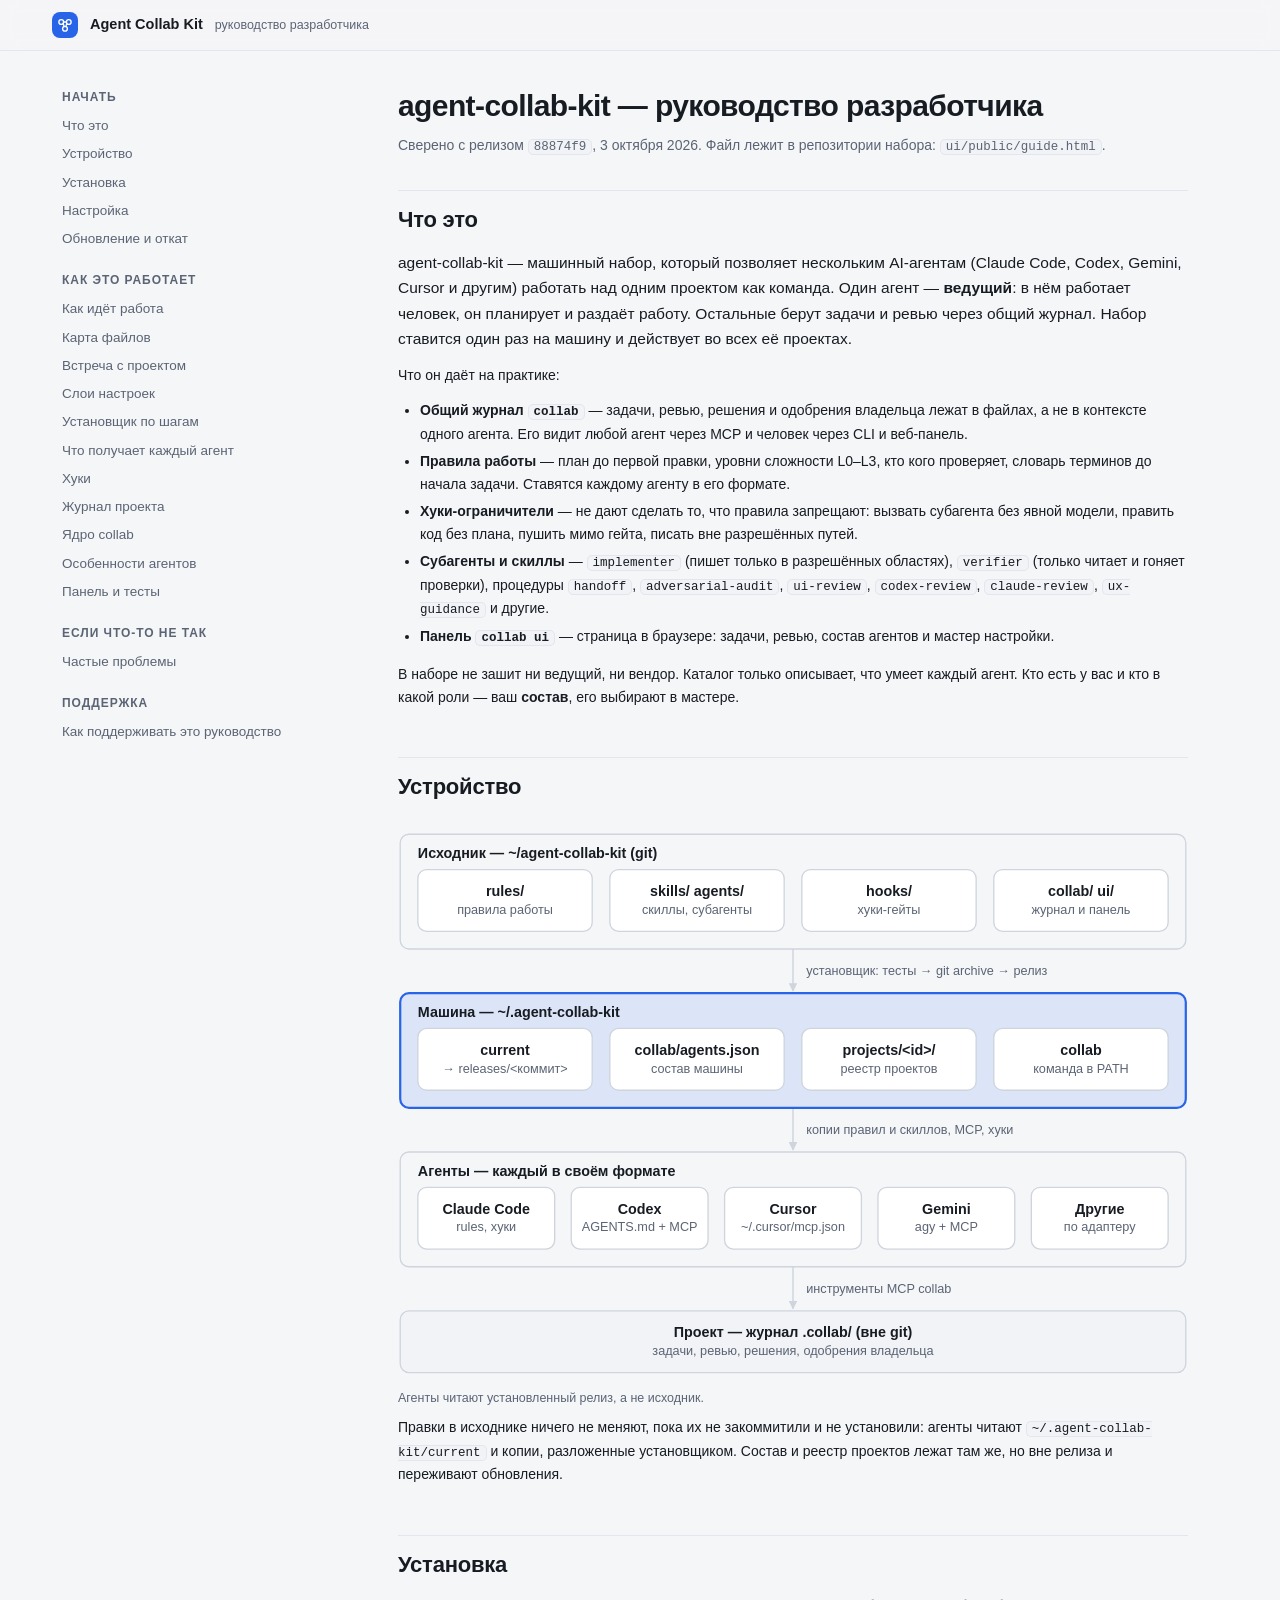
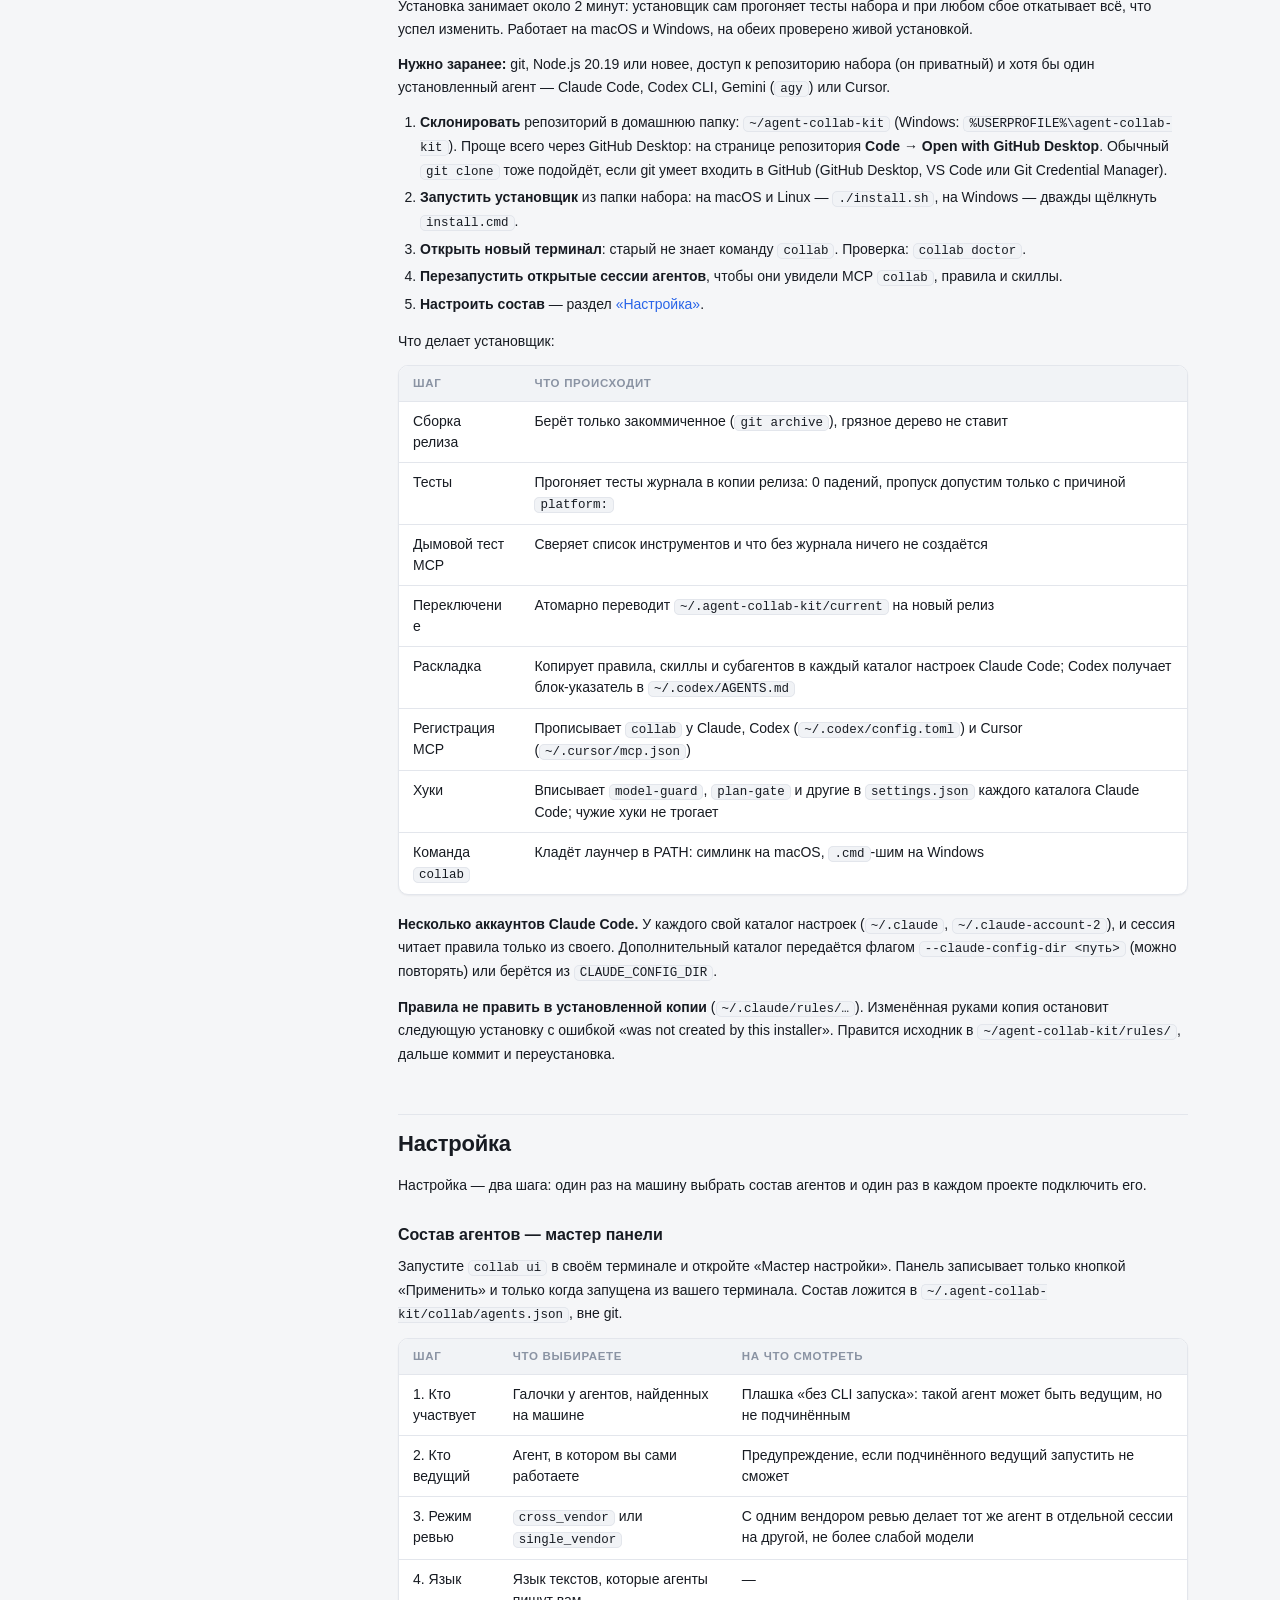
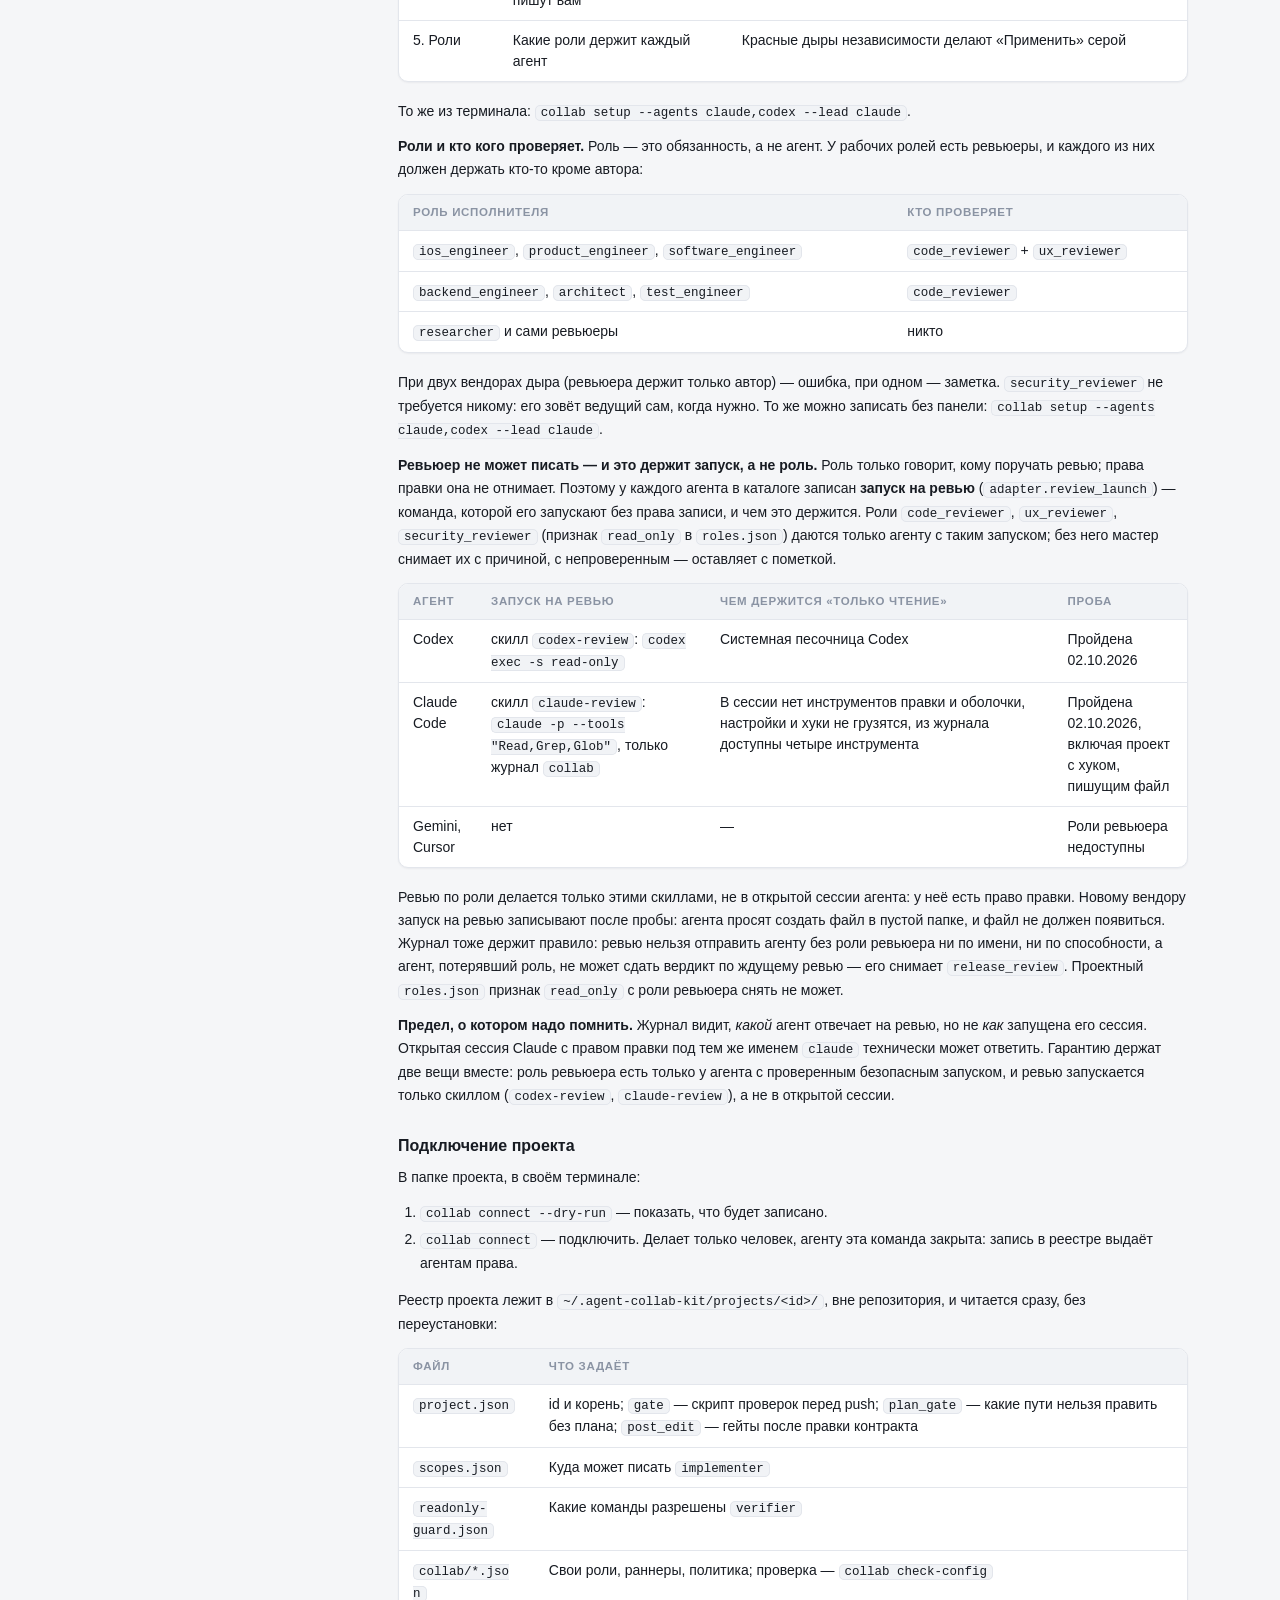
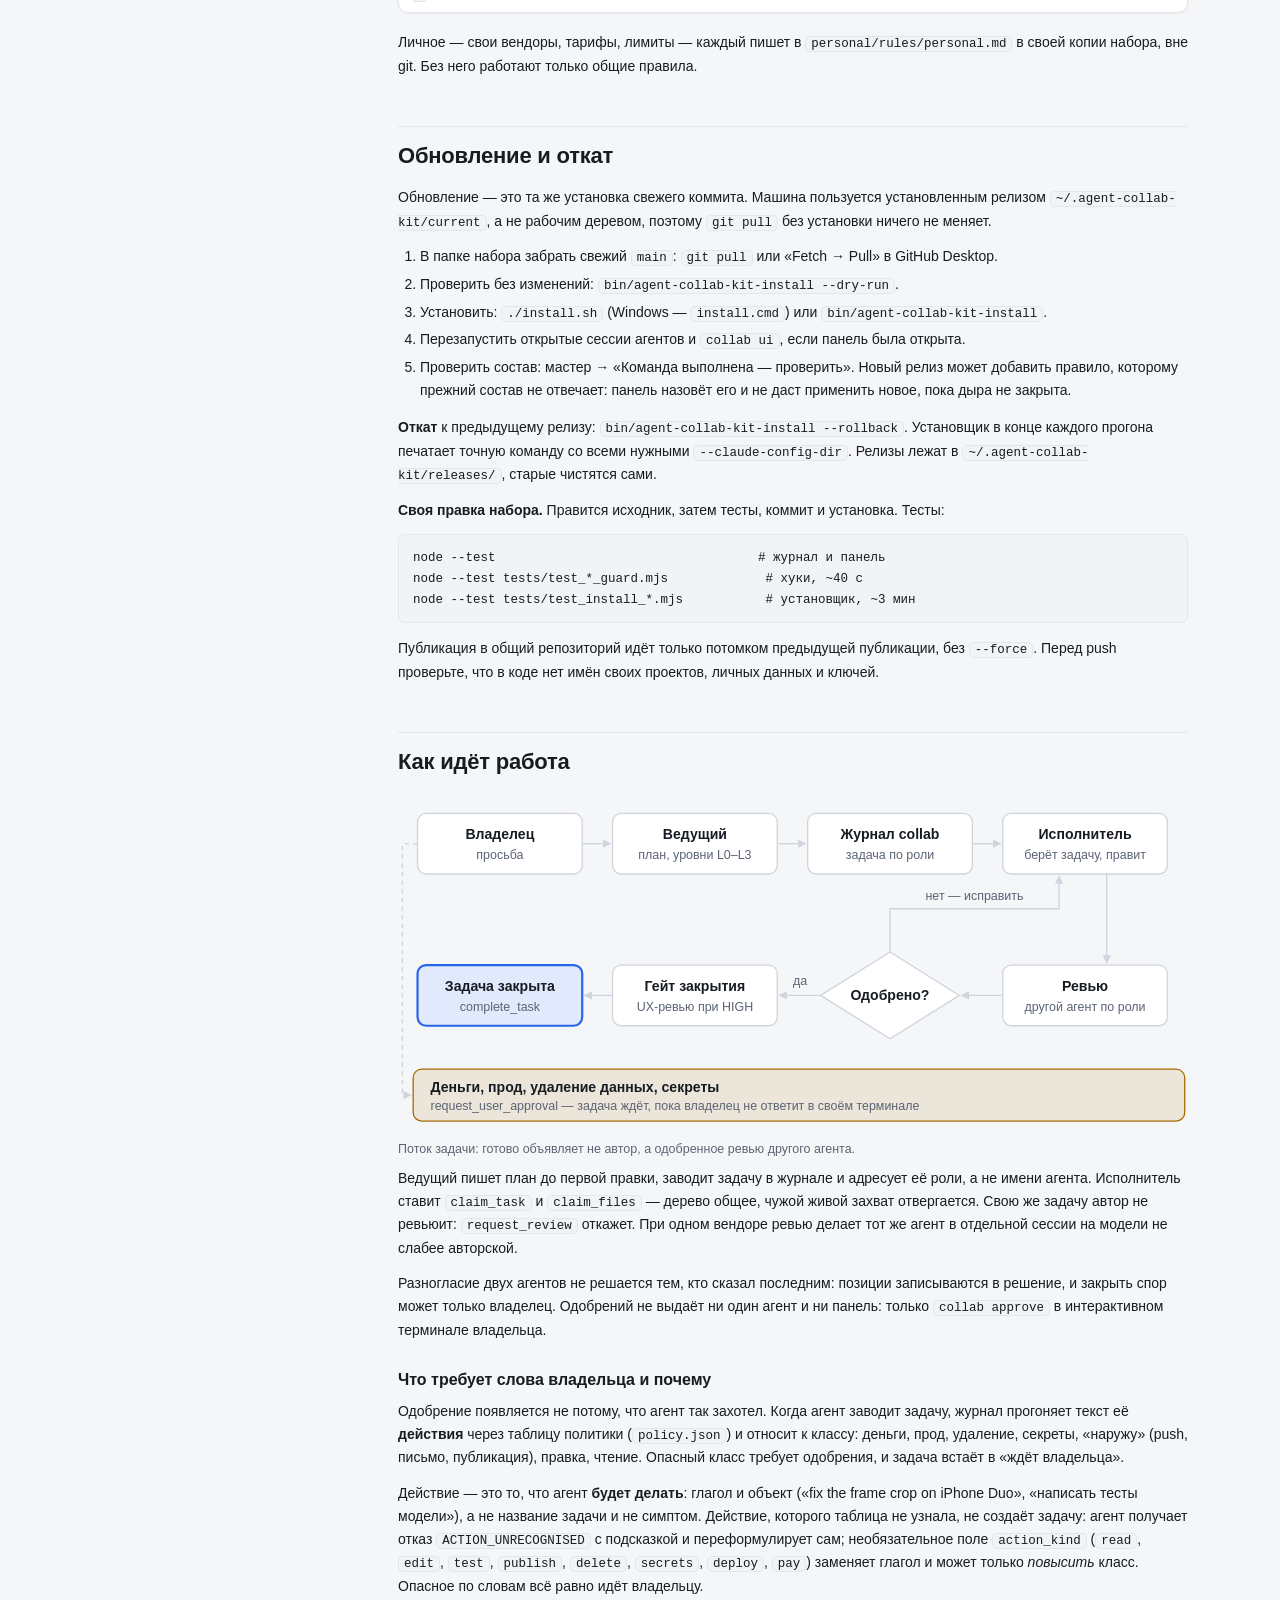
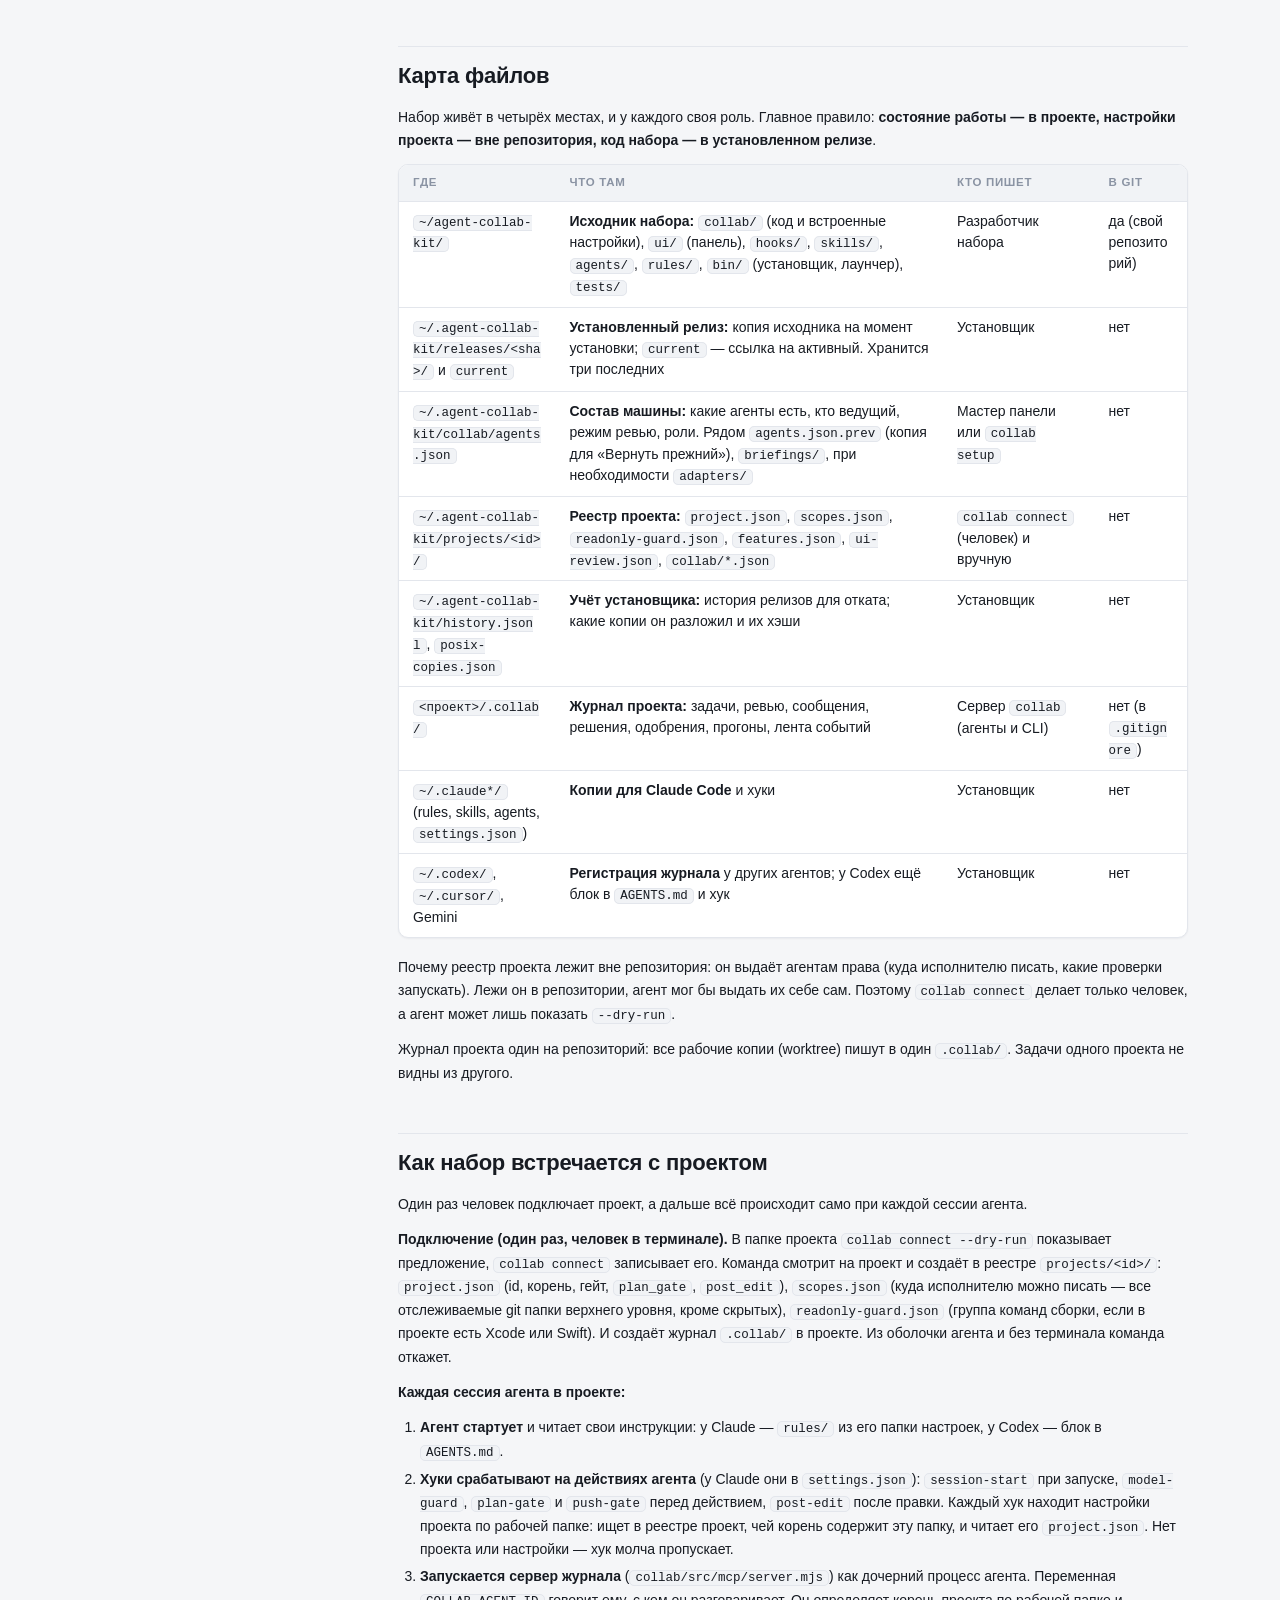
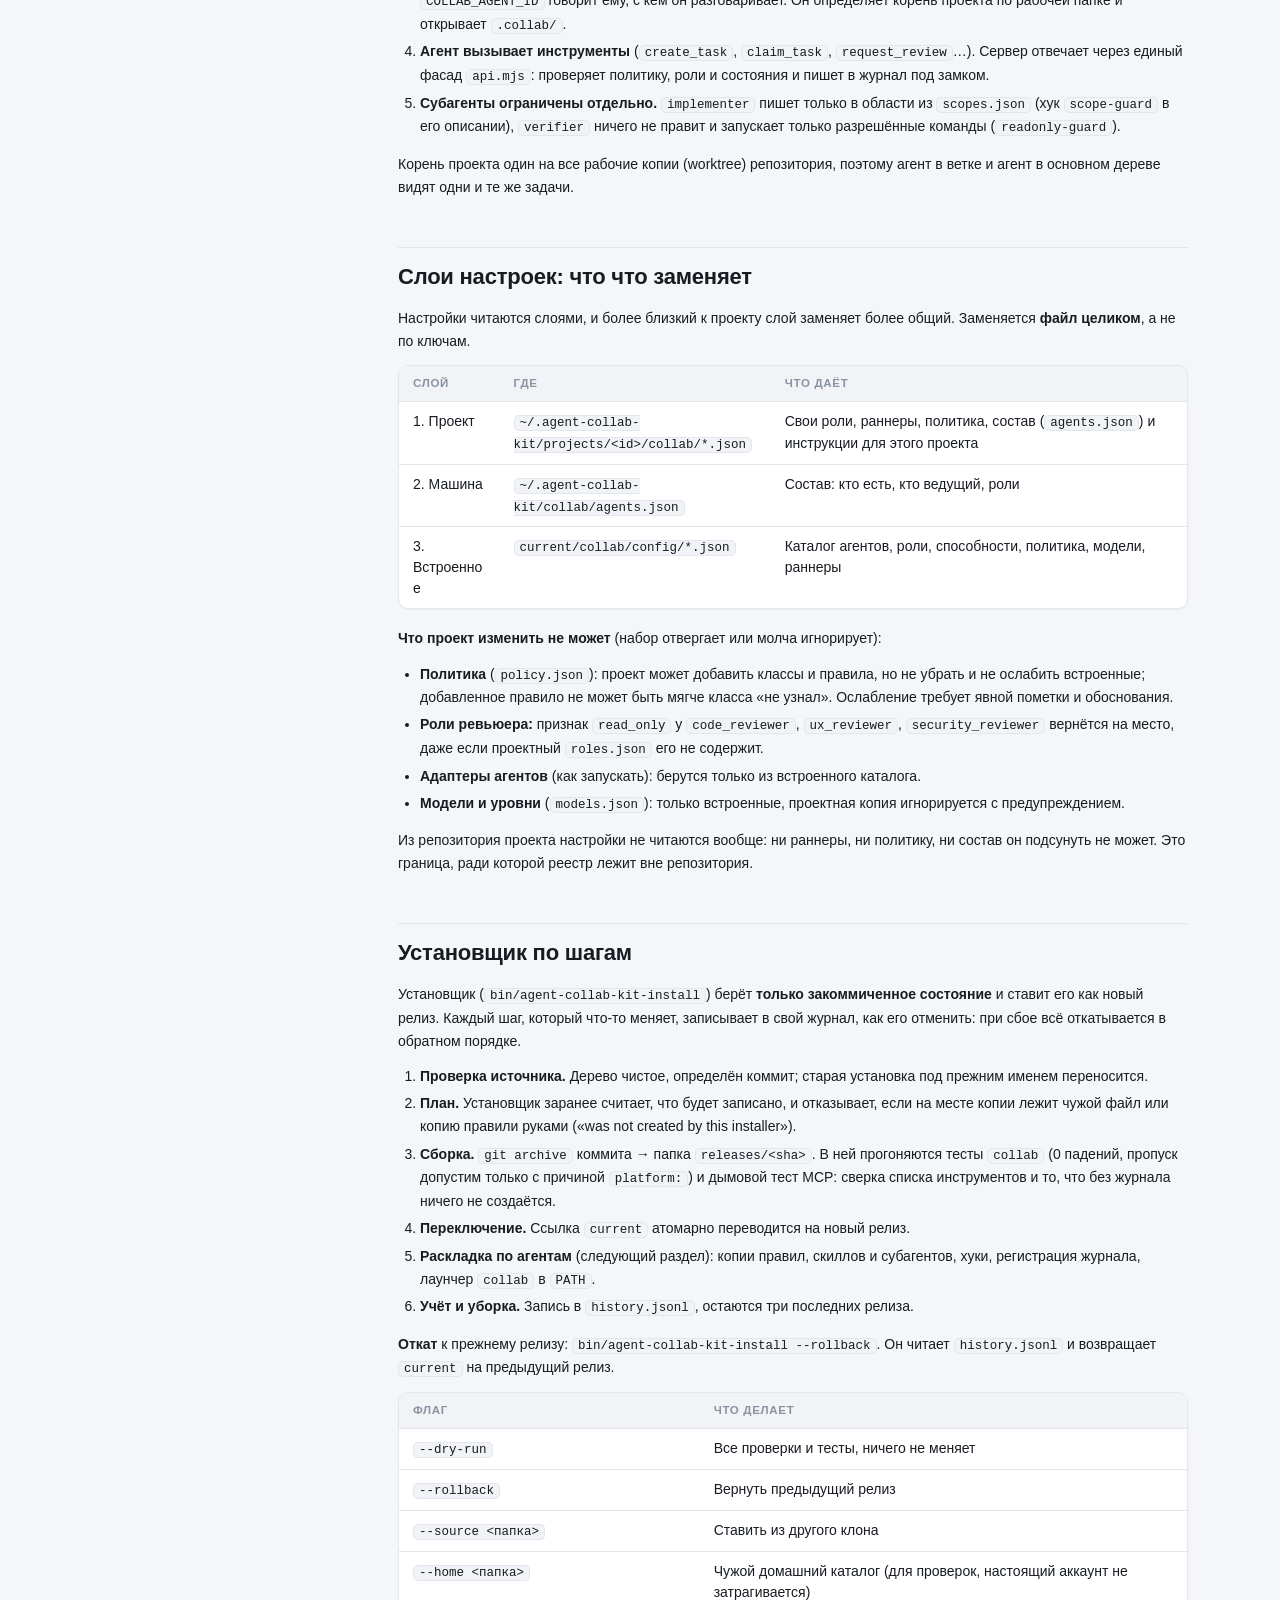
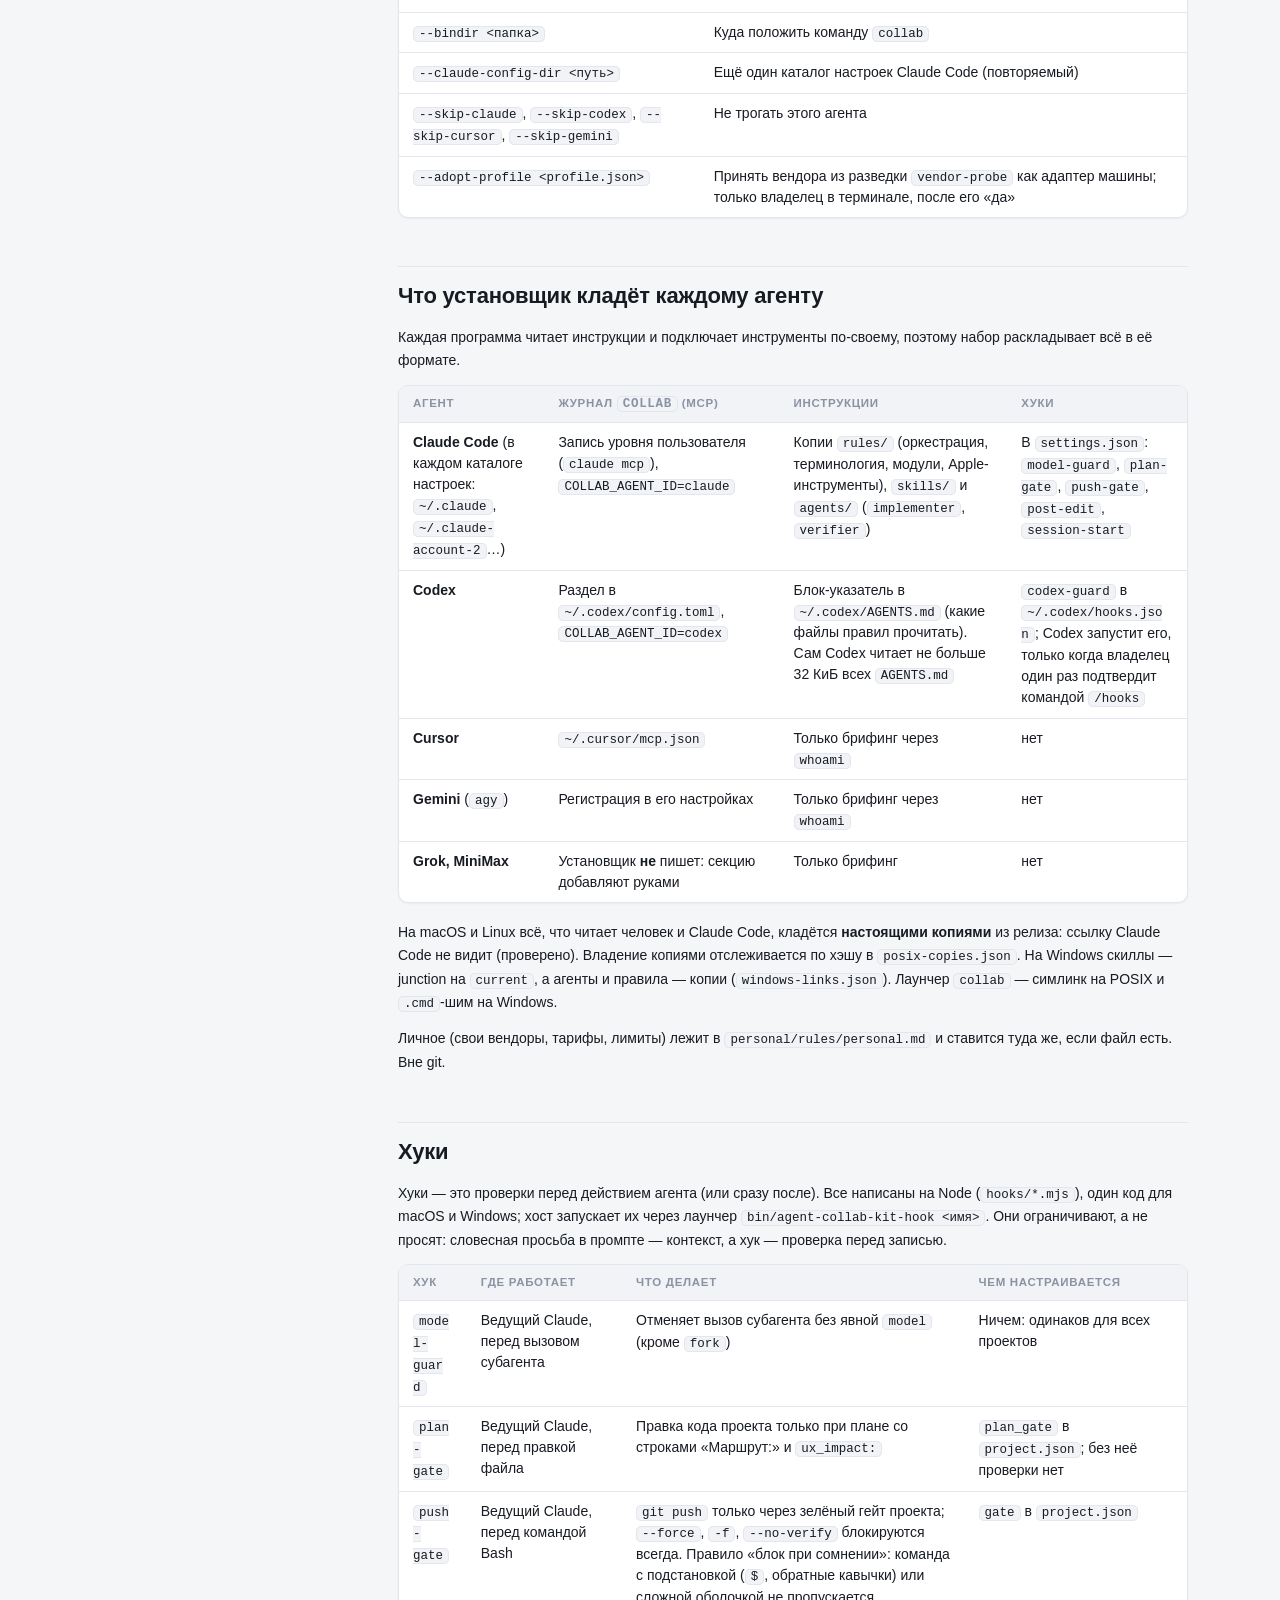
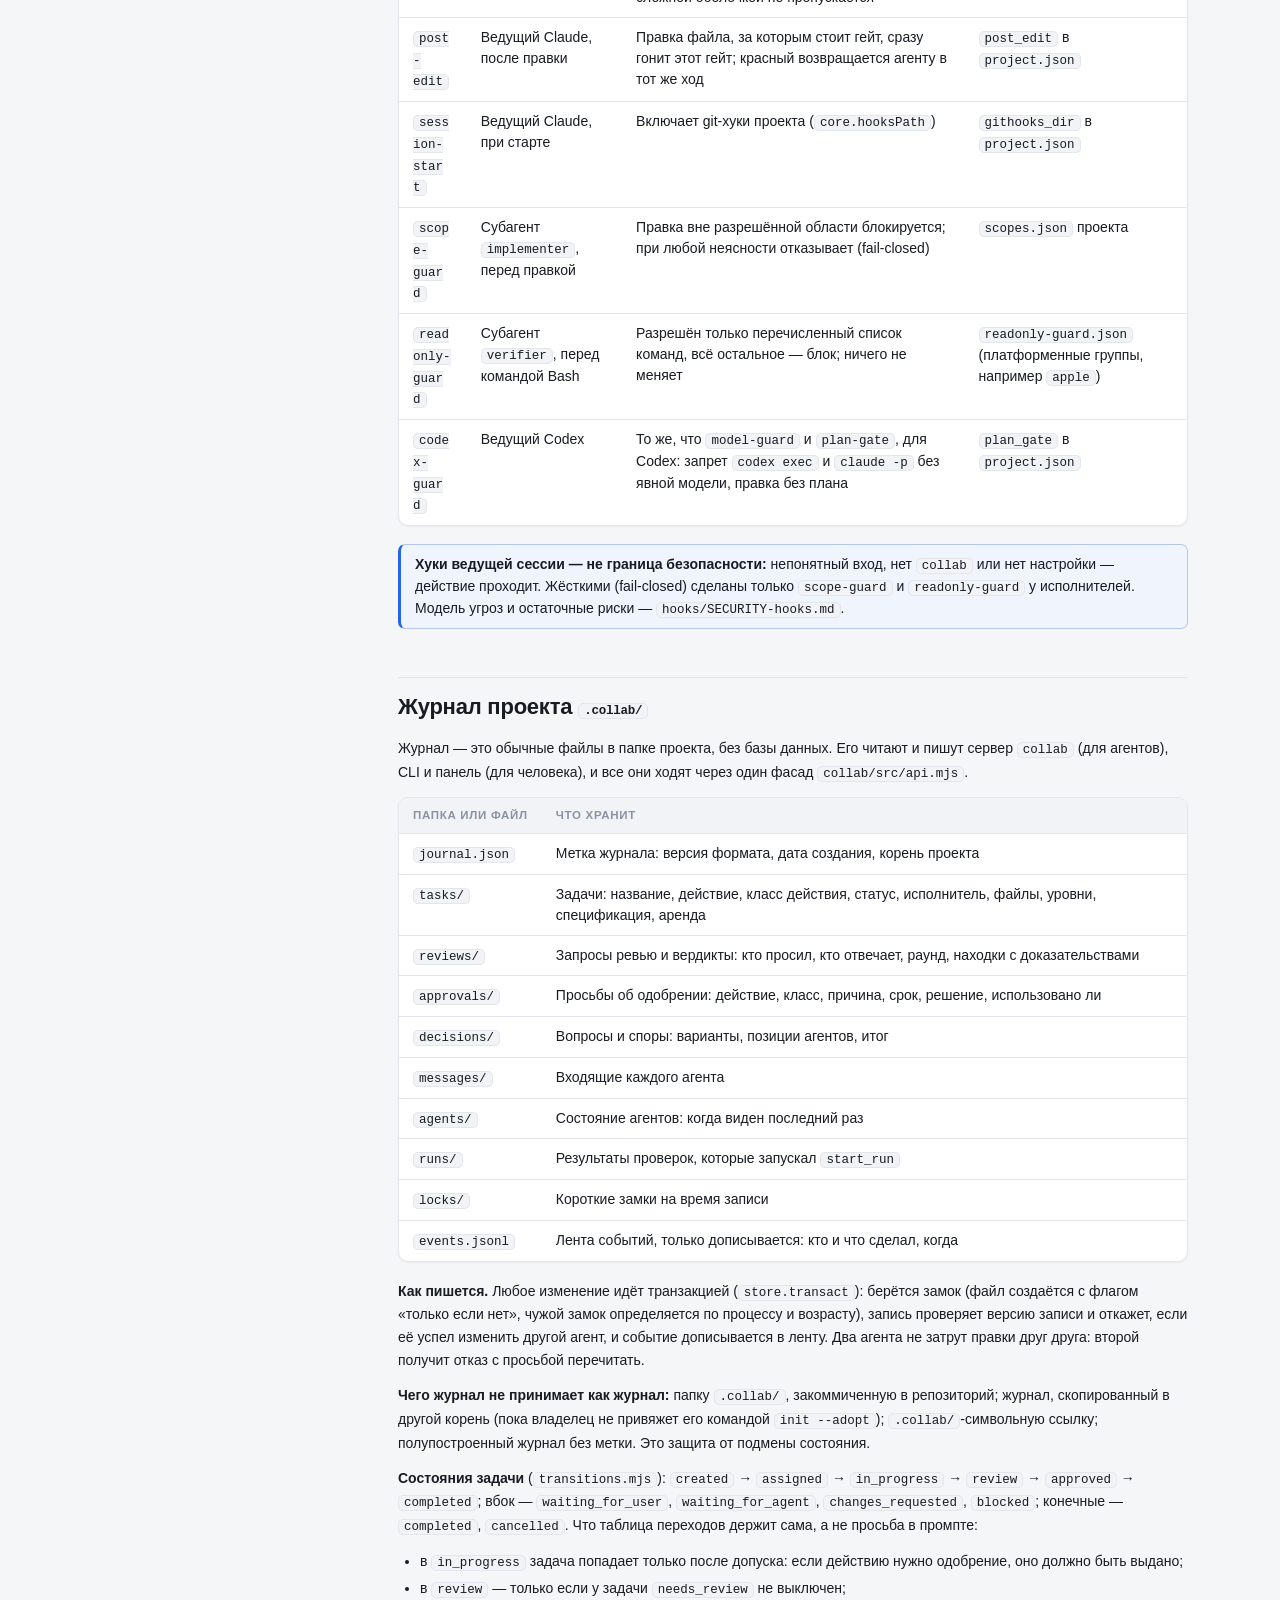
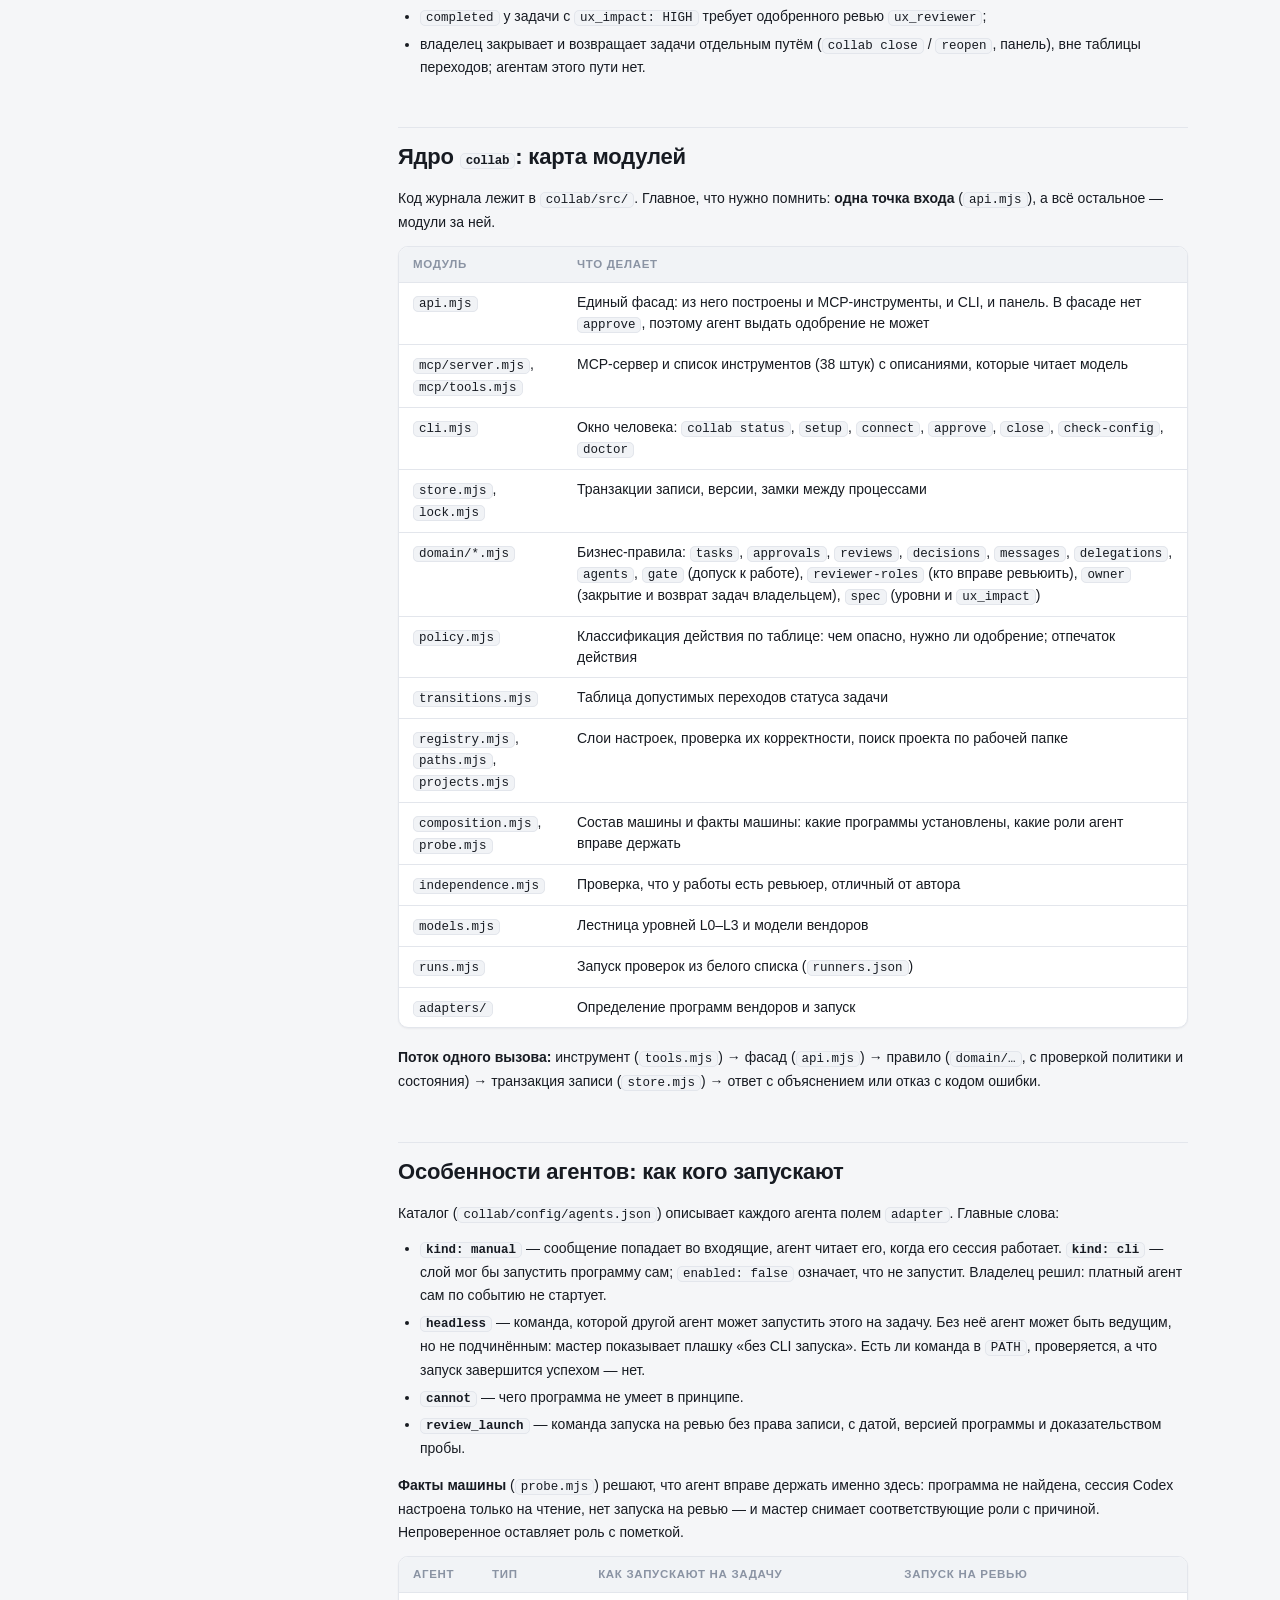
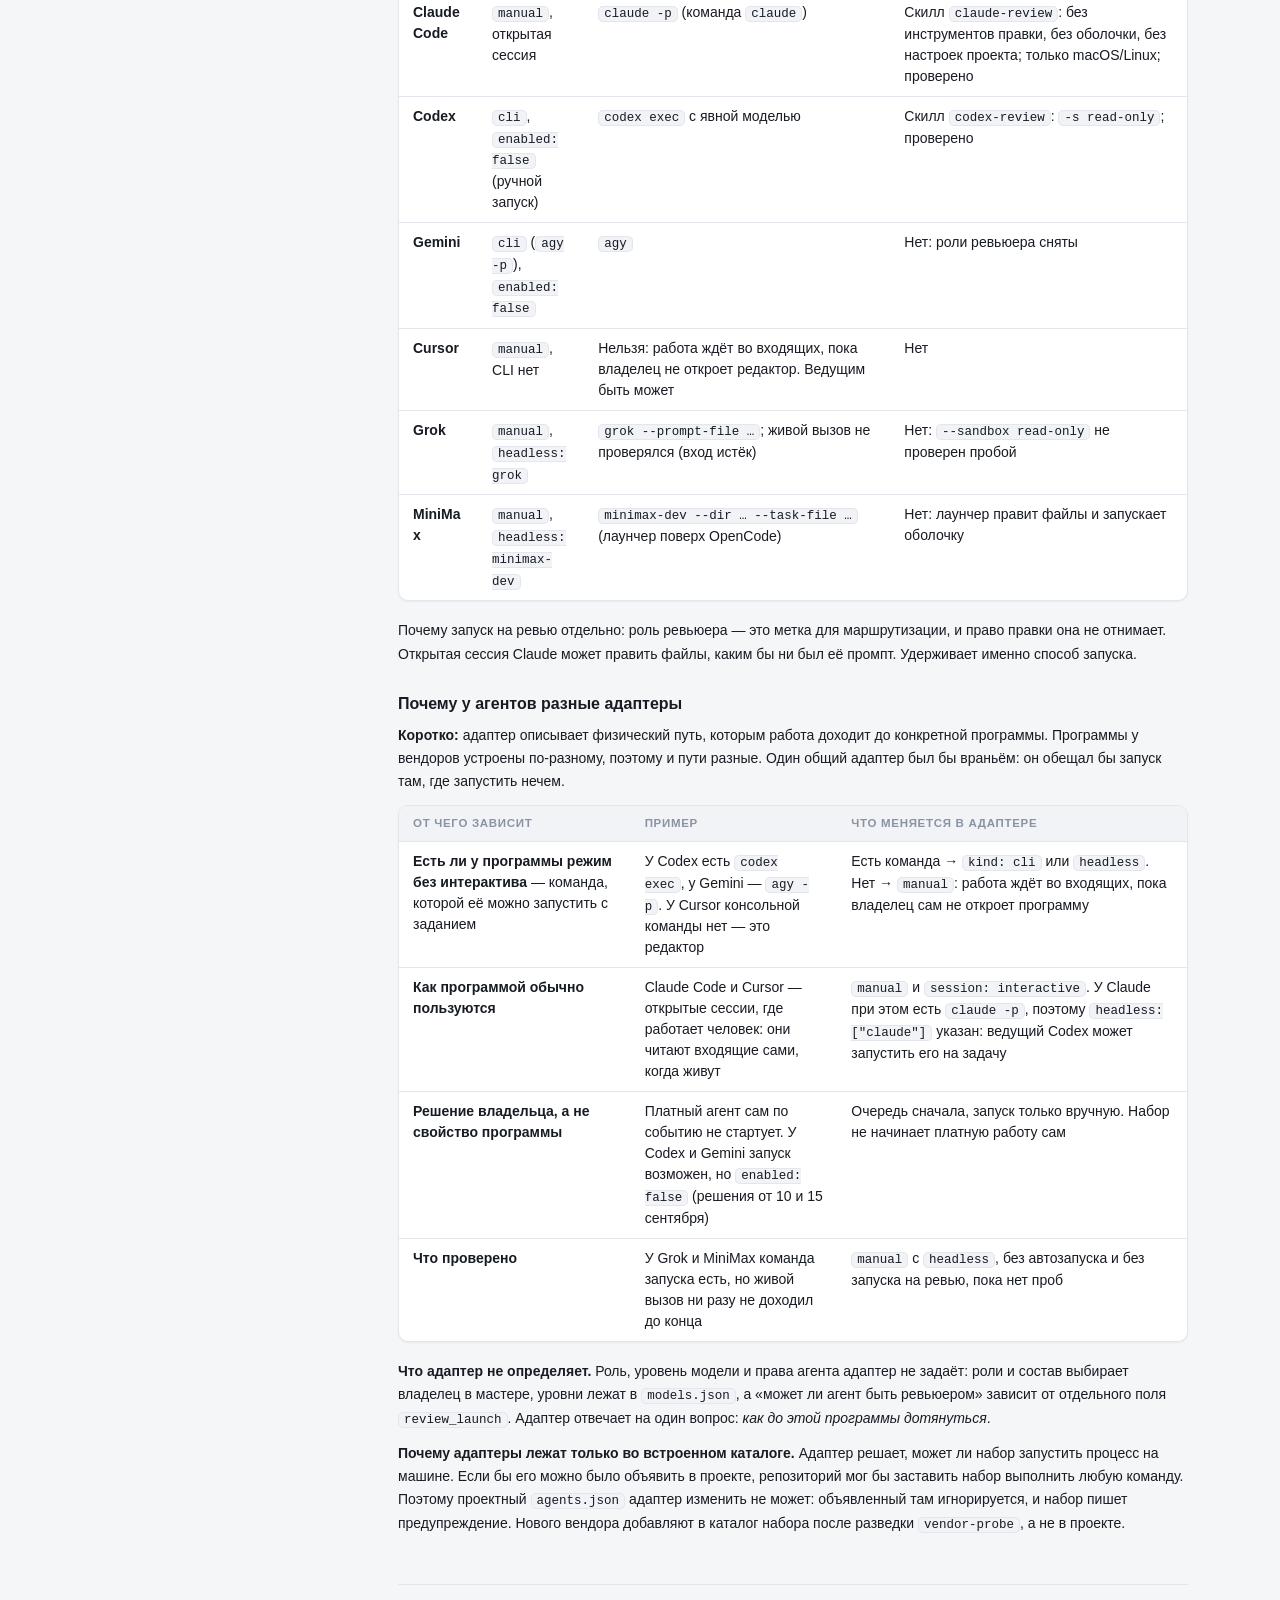
==== commit 6d884e0a: "Guide: Grok and MiniMax are in the catalog now, no pending-merge wording Co-Authored-By: Claude Sonn" ====
--- a/ui/public/guide.html
+++ b/ui/public/guide.html
@@ -322,7 +322,7 @@
 <tr><td><strong>Codex</strong></td><td>Раздел в <code>~/.codex/config.toml</code>, <code>COLLAB_AGENT_ID=codex</code></td><td>Блок-указатель в <code>~/.codex/AGENTS.md</code> (какие файлы правил прочитать). Сам Codex читает не больше 32 КиБ всех <code>AGENTS.md</code></td><td><code>codex-guard</code> в <code>~/.codex/hooks.json</code>; Codex запустит его, только когда владелец один раз подтвердит командой <code>/hooks</code></td></tr>
 <tr><td><strong>Cursor</strong></td><td><code>~/.cursor/mcp.json</code></td><td>Только брифинг через <code>whoami</code></td><td>нет</td></tr>
 <tr><td><strong>Gemini</strong> (<code>agy</code>)</td><td>Регистрация в его настройках</td><td>Только брифинг через <code>whoami</code></td><td>нет</td></tr>
-<tr><td><strong>Grok, MiniMax</strong> (после слияния PR #1)</td><td>Установщик <strong>не</strong> пишет: секцию добавляют руками</td><td>Только брифинг</td><td>нет</td></tr>
+<tr><td><strong>Grok, MiniMax</strong></td><td>Установщик <strong>не</strong> пишет: секцию добавляют руками</td><td>Только брифинг</td><td>нет</td></tr>
 </tbody></table>
 <p>На macOS и Linux всё, что читает человек и Claude Code, кладётся <strong>настоящими копиями</strong> из релиза: ссылку Claude Code не видит (проверено). Владение копиями отслеживается по хэшу в <code>posix-copies.json</code>. На Windows скиллы — junction на <code>current</code>, а агенты и правила — копии (<code>windows-links.json</code>). Лаунчер <code>collab</code> — симлинк на POSIX и <code>.cmd</code>-шим на Windows.</p>
 <p>Личное (свои вендоры, тарифы, лимиты) лежит в <code>personal/rules/personal.md</code> и ставится туда же, если файл есть. Вне git.</p>
@@ -414,8 +414,8 @@
 <tr><td><strong>Codex</strong></td><td><code>cli</code>, <code>enabled: false</code> (ручной запуск)</td><td><code>codex exec</code> с явной моделью</td><td>Скилл <code>codex-review</code>: <code>-s read-only</code>; проверено</td></tr>
 <tr><td><strong>Gemini</strong></td><td><code>cli</code> (<code>agy -p</code>), <code>enabled: false</code></td><td><code>agy</code></td><td>Нет: роли ревьюера сняты</td></tr>
 <tr><td><strong>Cursor</strong></td><td><code>manual</code>, CLI нет</td><td>Нельзя: работа ждёт во входящих, пока владелец не откроет редактор. Ведущим быть может</td><td>Нет</td></tr>
-<tr><td><strong>Grok</strong> (после слияния PR #1)</td><td><code>manual</code>, <code>headless: grok</code></td><td><code>grok --prompt-file …</code>; живой вызов не проверялся (вход истёк)</td><td>Нет: <code>--sandbox read-only</code> не проверен пробой</td></tr>
-<tr><td><strong>MiniMax</strong> (после слияния PR #1)</td><td><code>manual</code>, <code>headless: minimax-dev</code></td><td><code>minimax-dev --dir … --task-file …</code> (лаунчер поверх OpenCode)</td><td>Нет: лаунчер правит файлы и запускает оболочку</td></tr>
+<tr><td><strong>Grok</strong></td><td><code>manual</code>, <code>headless: grok</code></td><td><code>grok --prompt-file …</code>; живой вызов не проверялся (вход истёк)</td><td>Нет: <code>--sandbox read-only</code> не проверен пробой</td></tr>
+<tr><td><strong>MiniMax</strong></td><td><code>manual</code>, <code>headless: minimax-dev</code></td><td><code>minimax-dev --dir … --task-file …</code> (лаунчер поверх OpenCode)</td><td>Нет: лаунчер правит файлы и запускает оболочку</td></tr>
 </tbody></table>
 <p>Почему запуск на ревью отдельно: роль ревьюера — это метка для маршрутизации, и право правки она не отнимает. Открытая сессия Claude может править файлы, каким бы ни был её промпт. Удерживает именно способ запуска.</p>
 <h3>Почему у агентов разные адаптеры</h3>
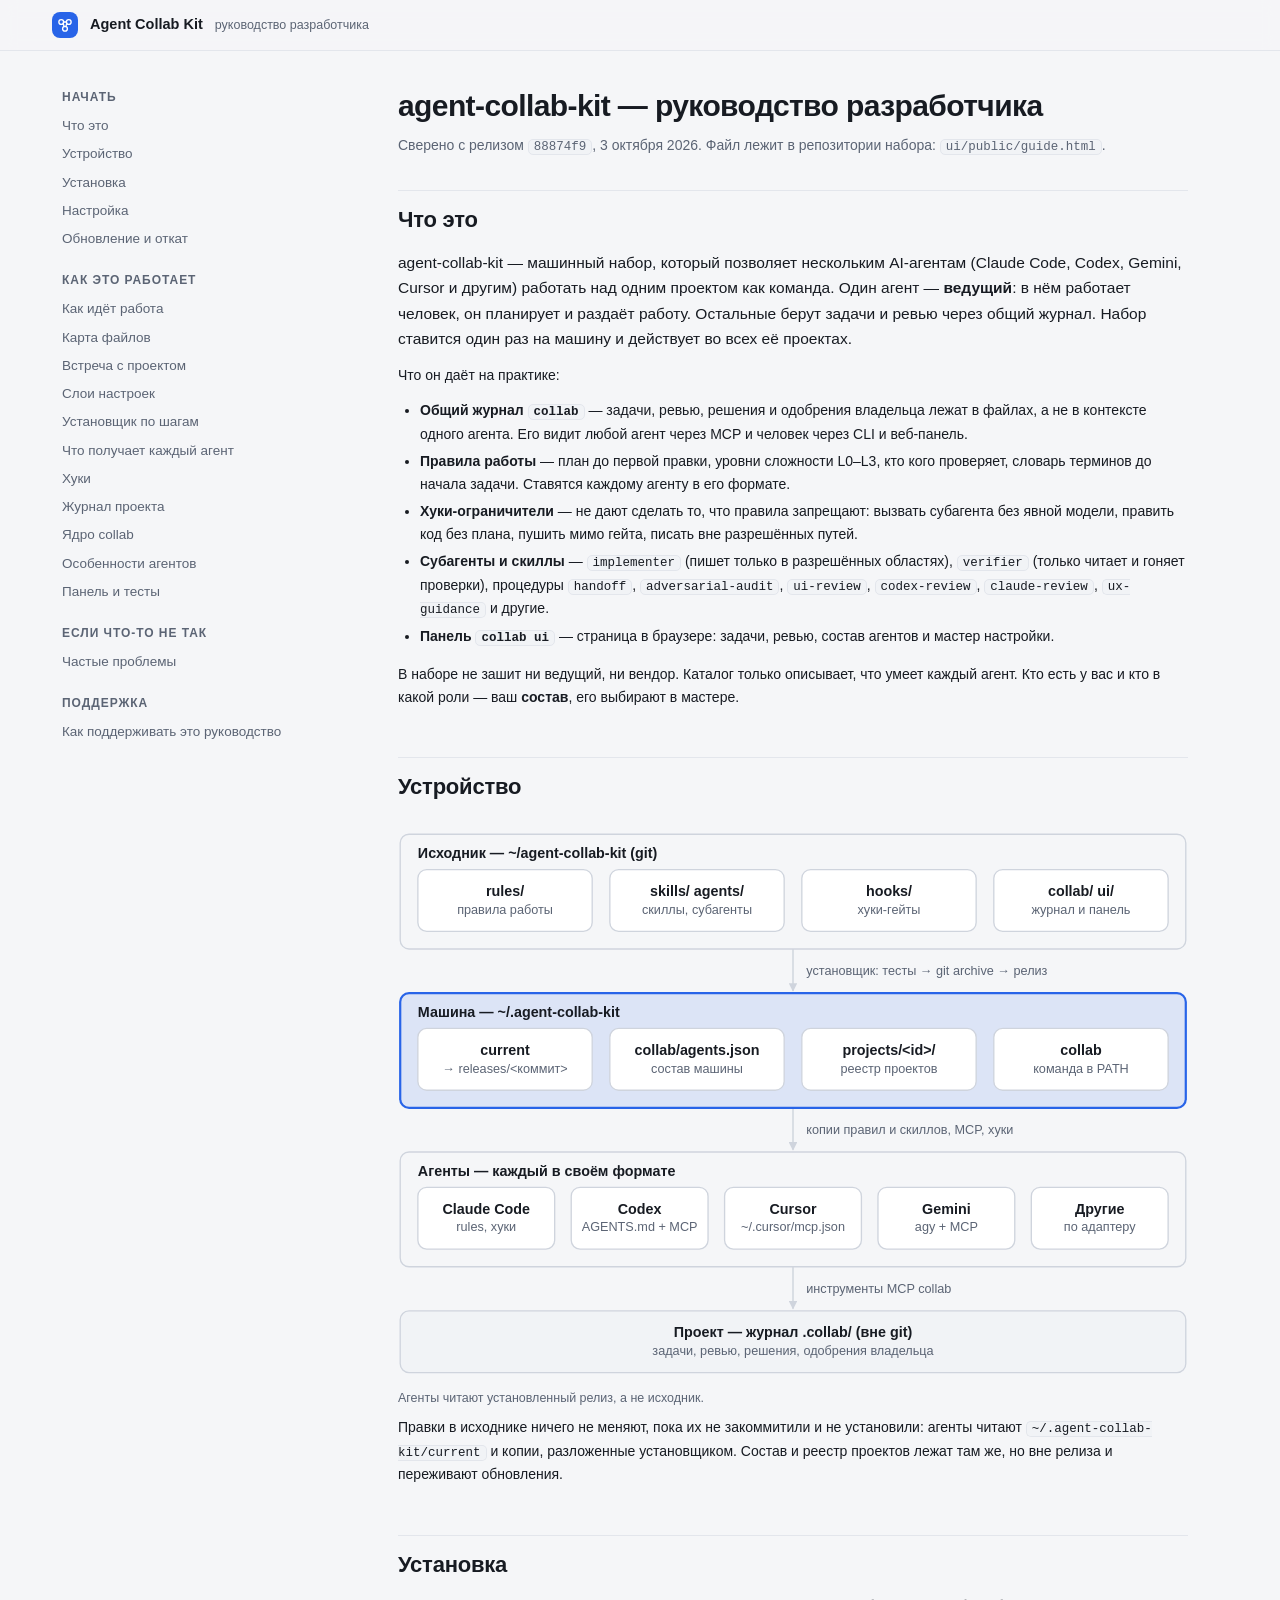
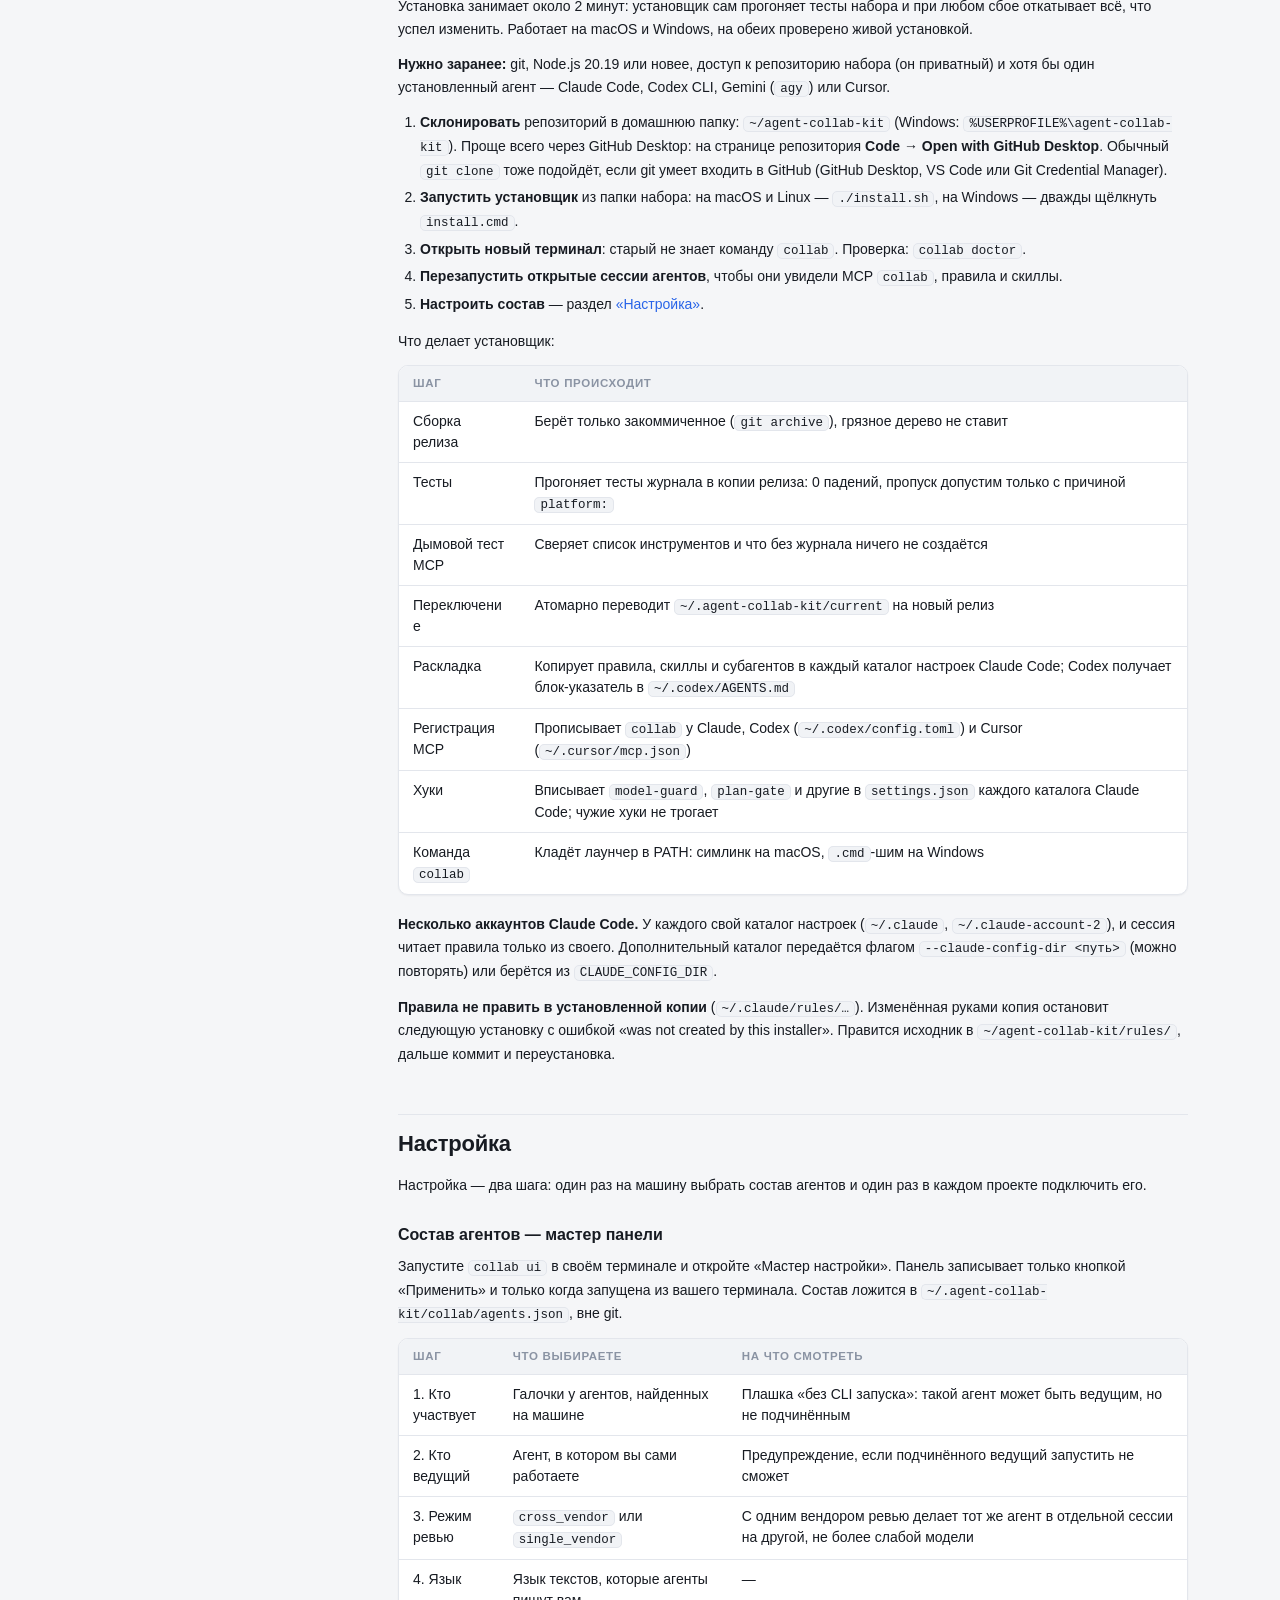
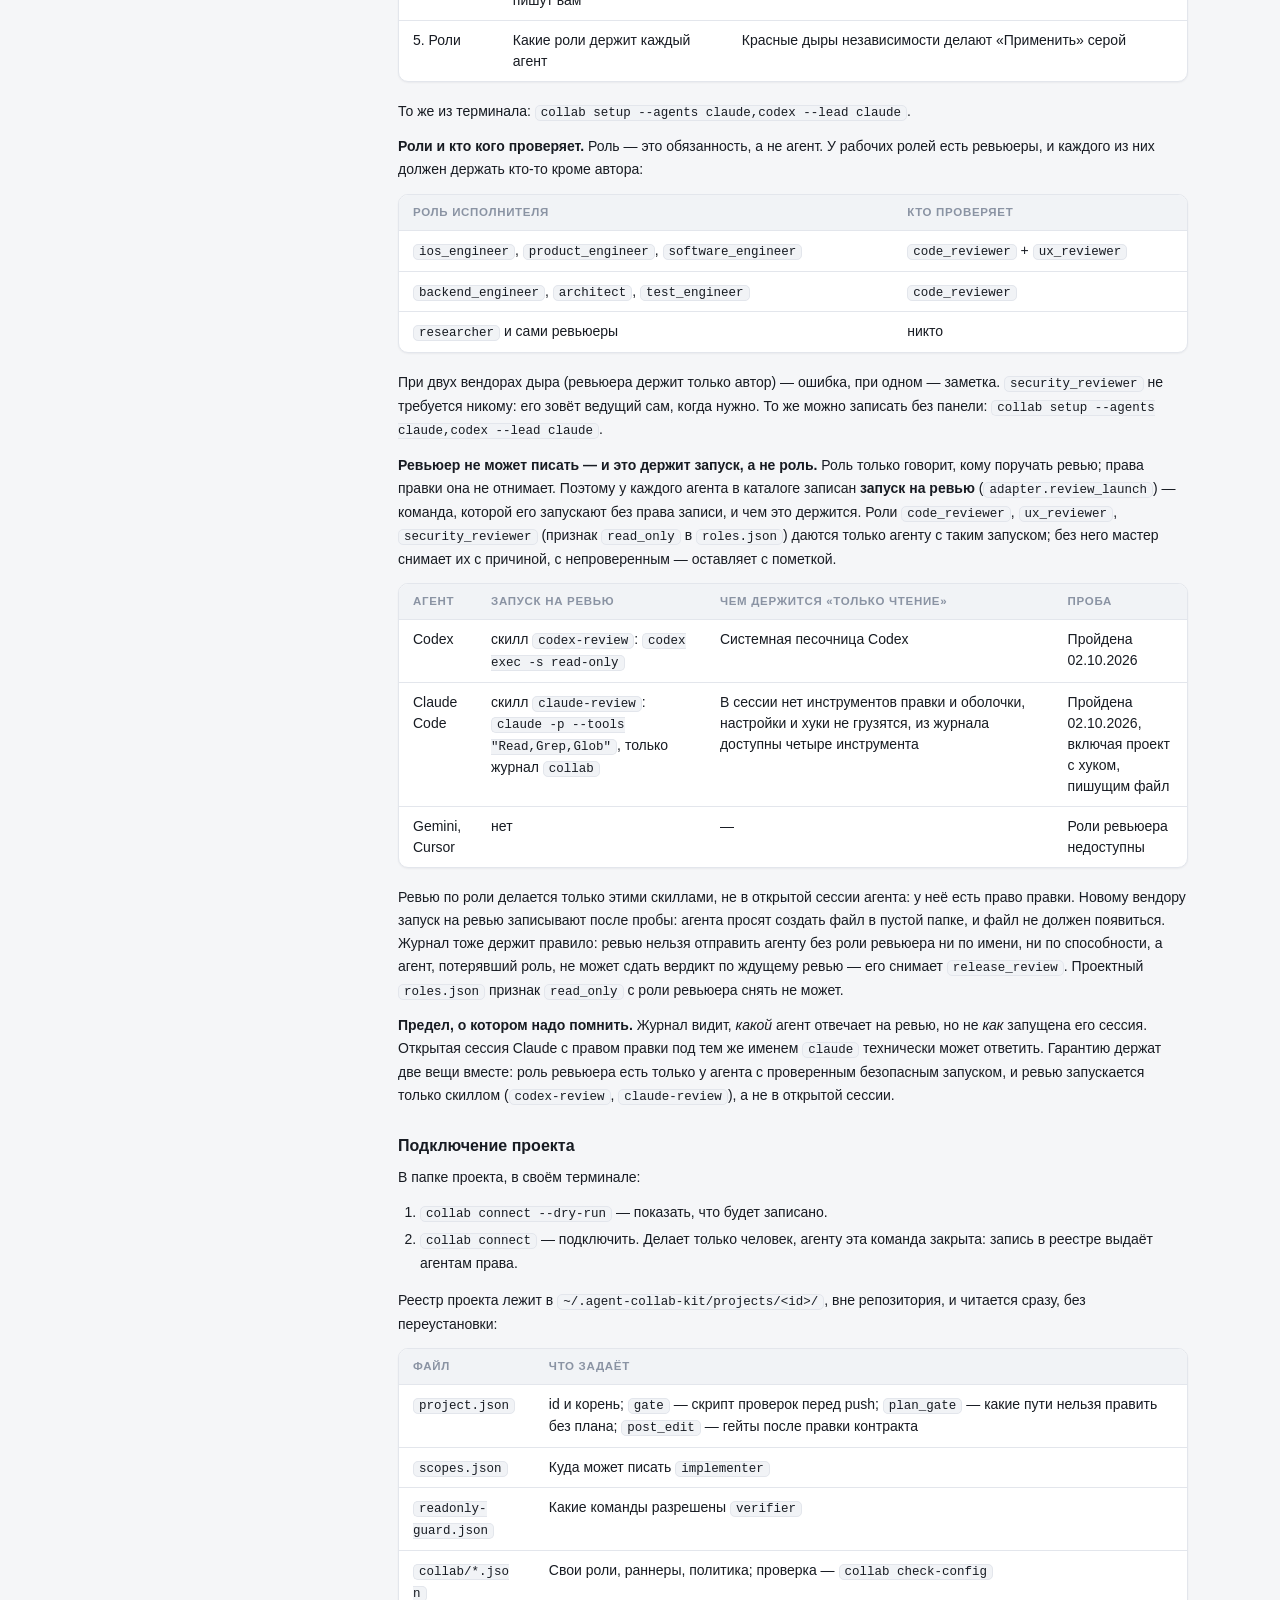
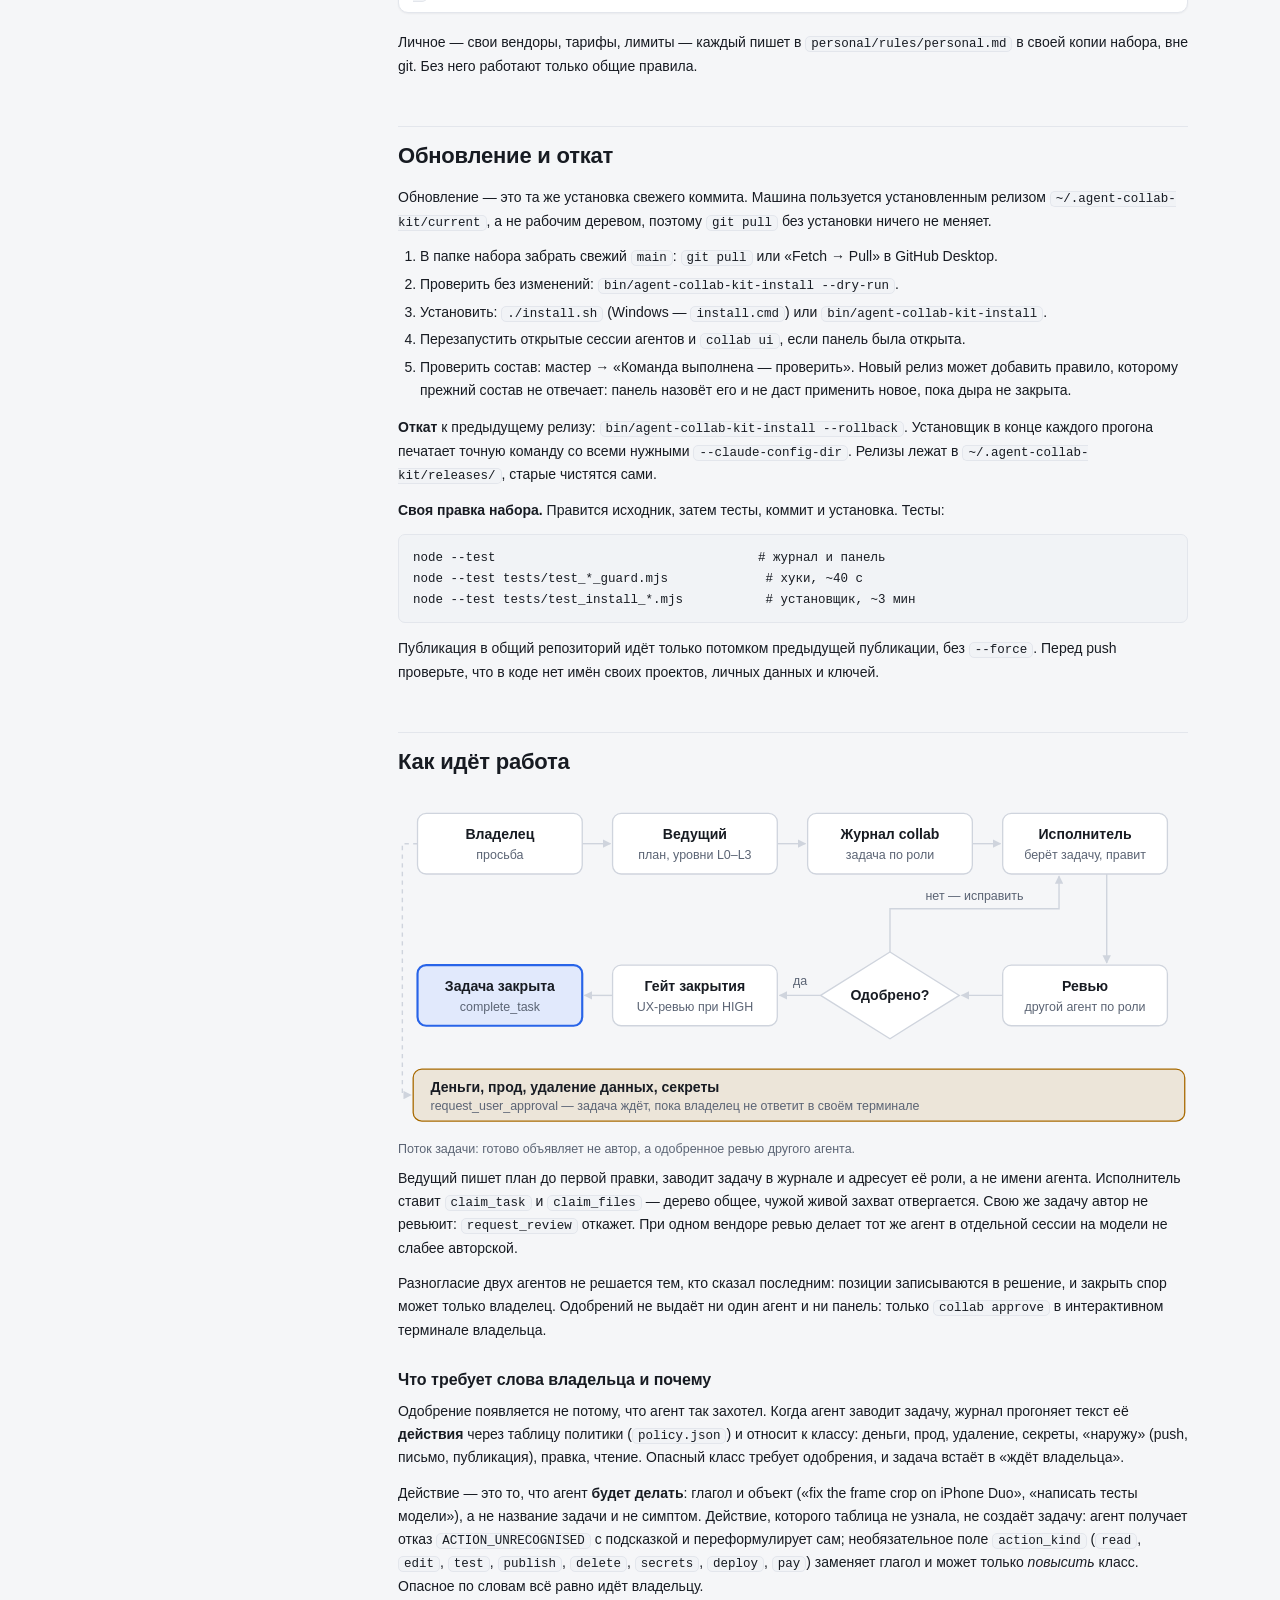
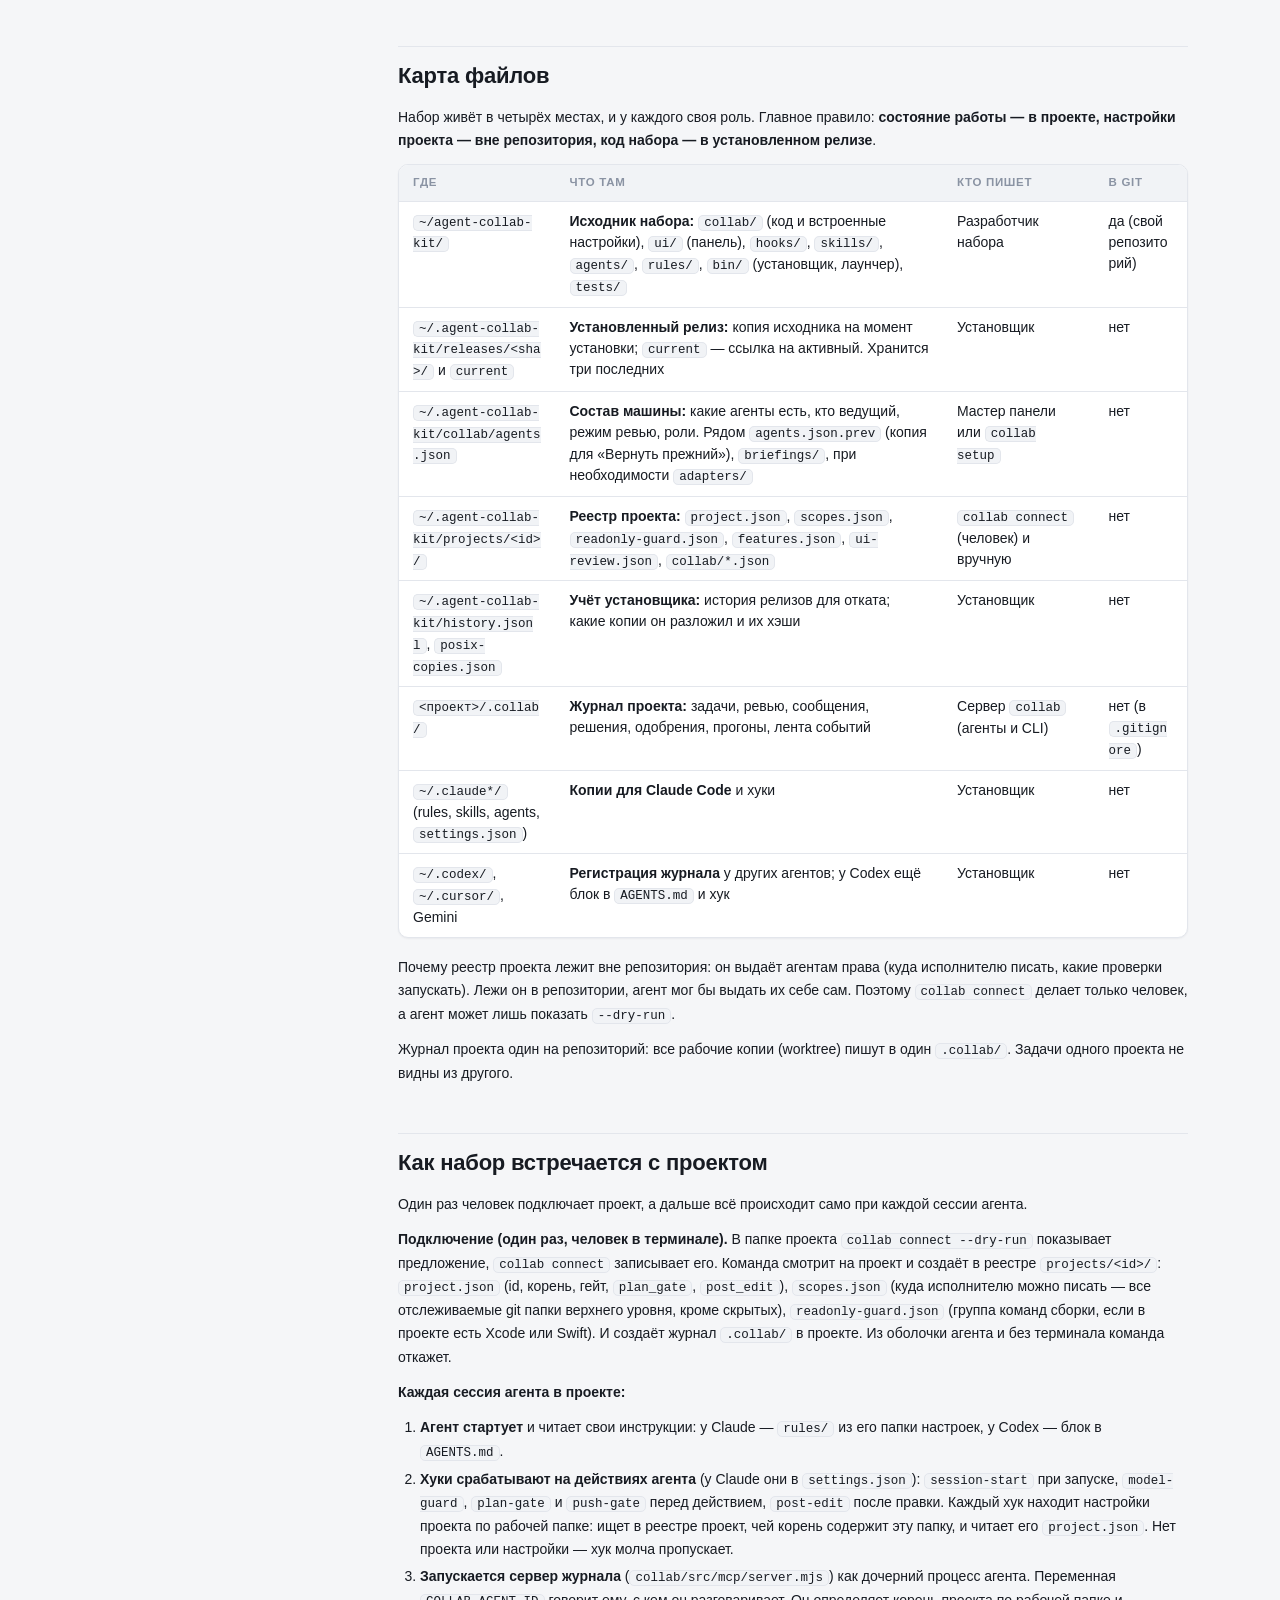
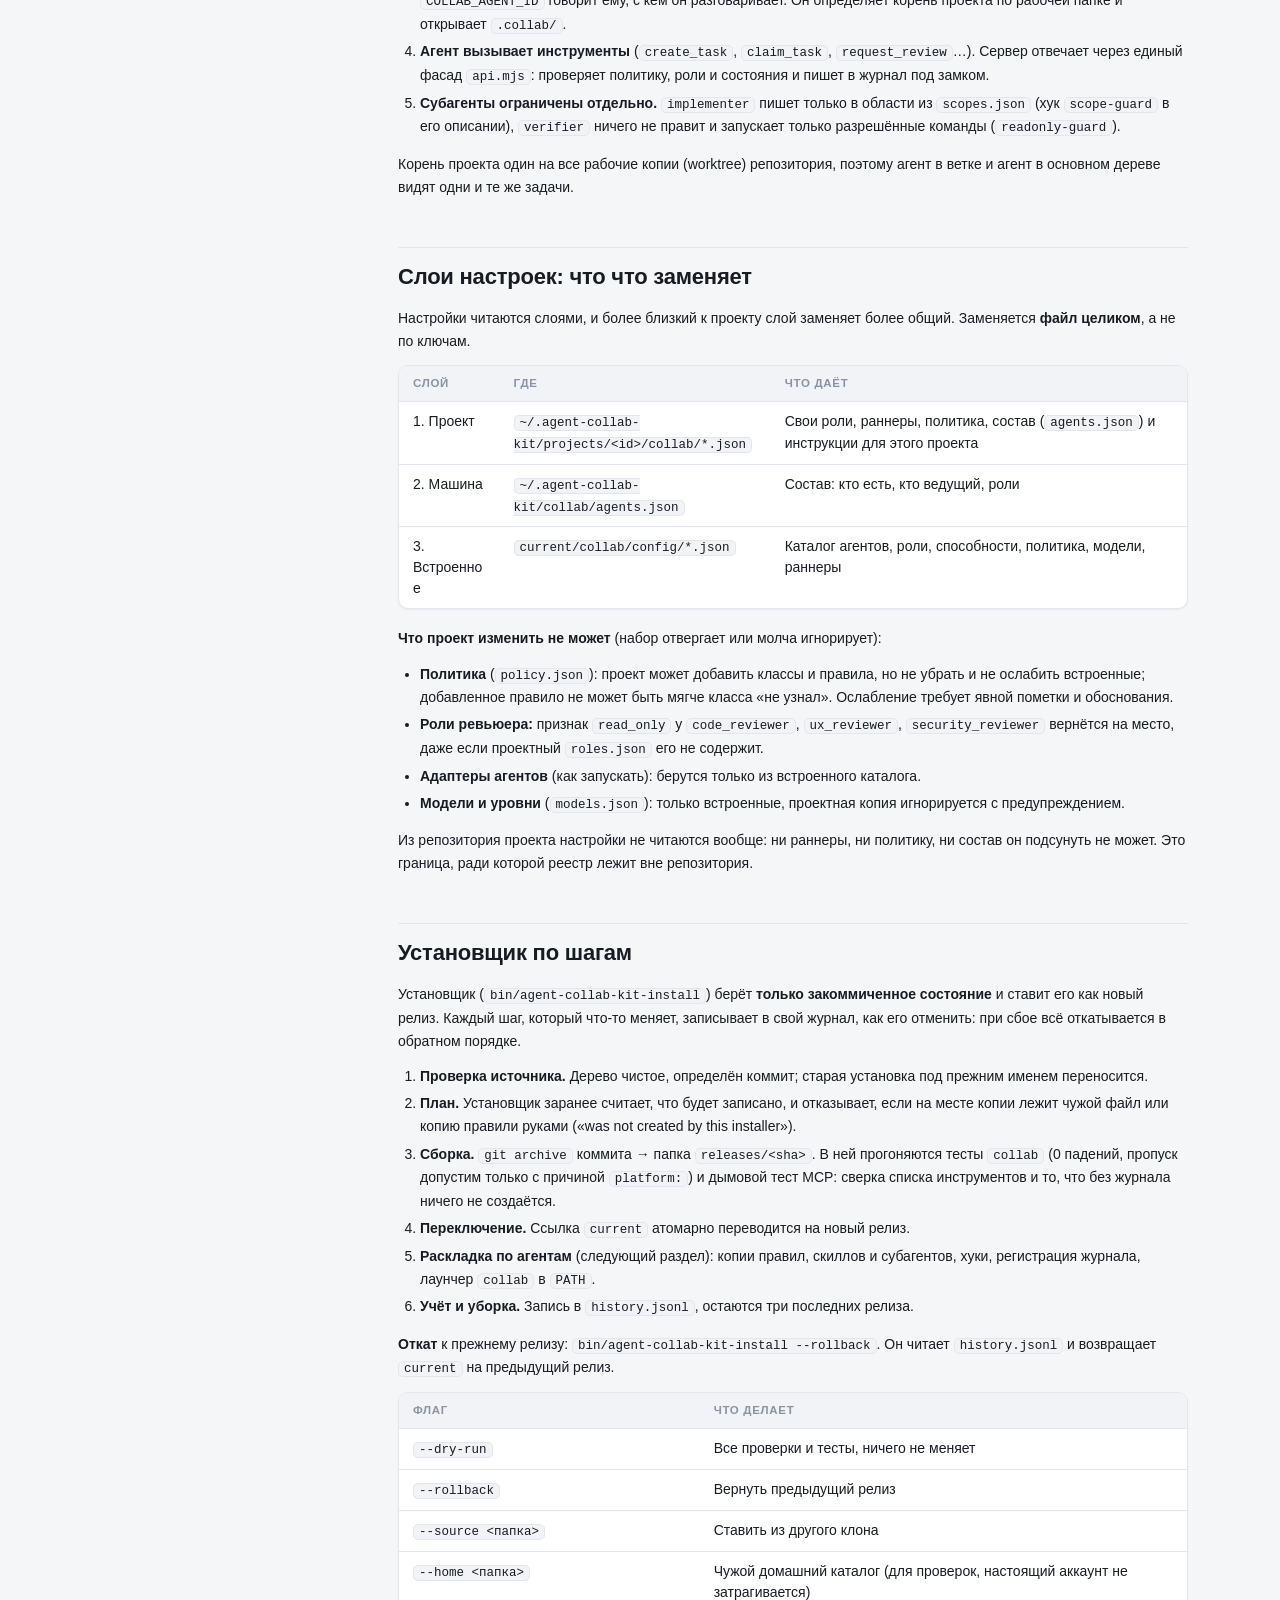
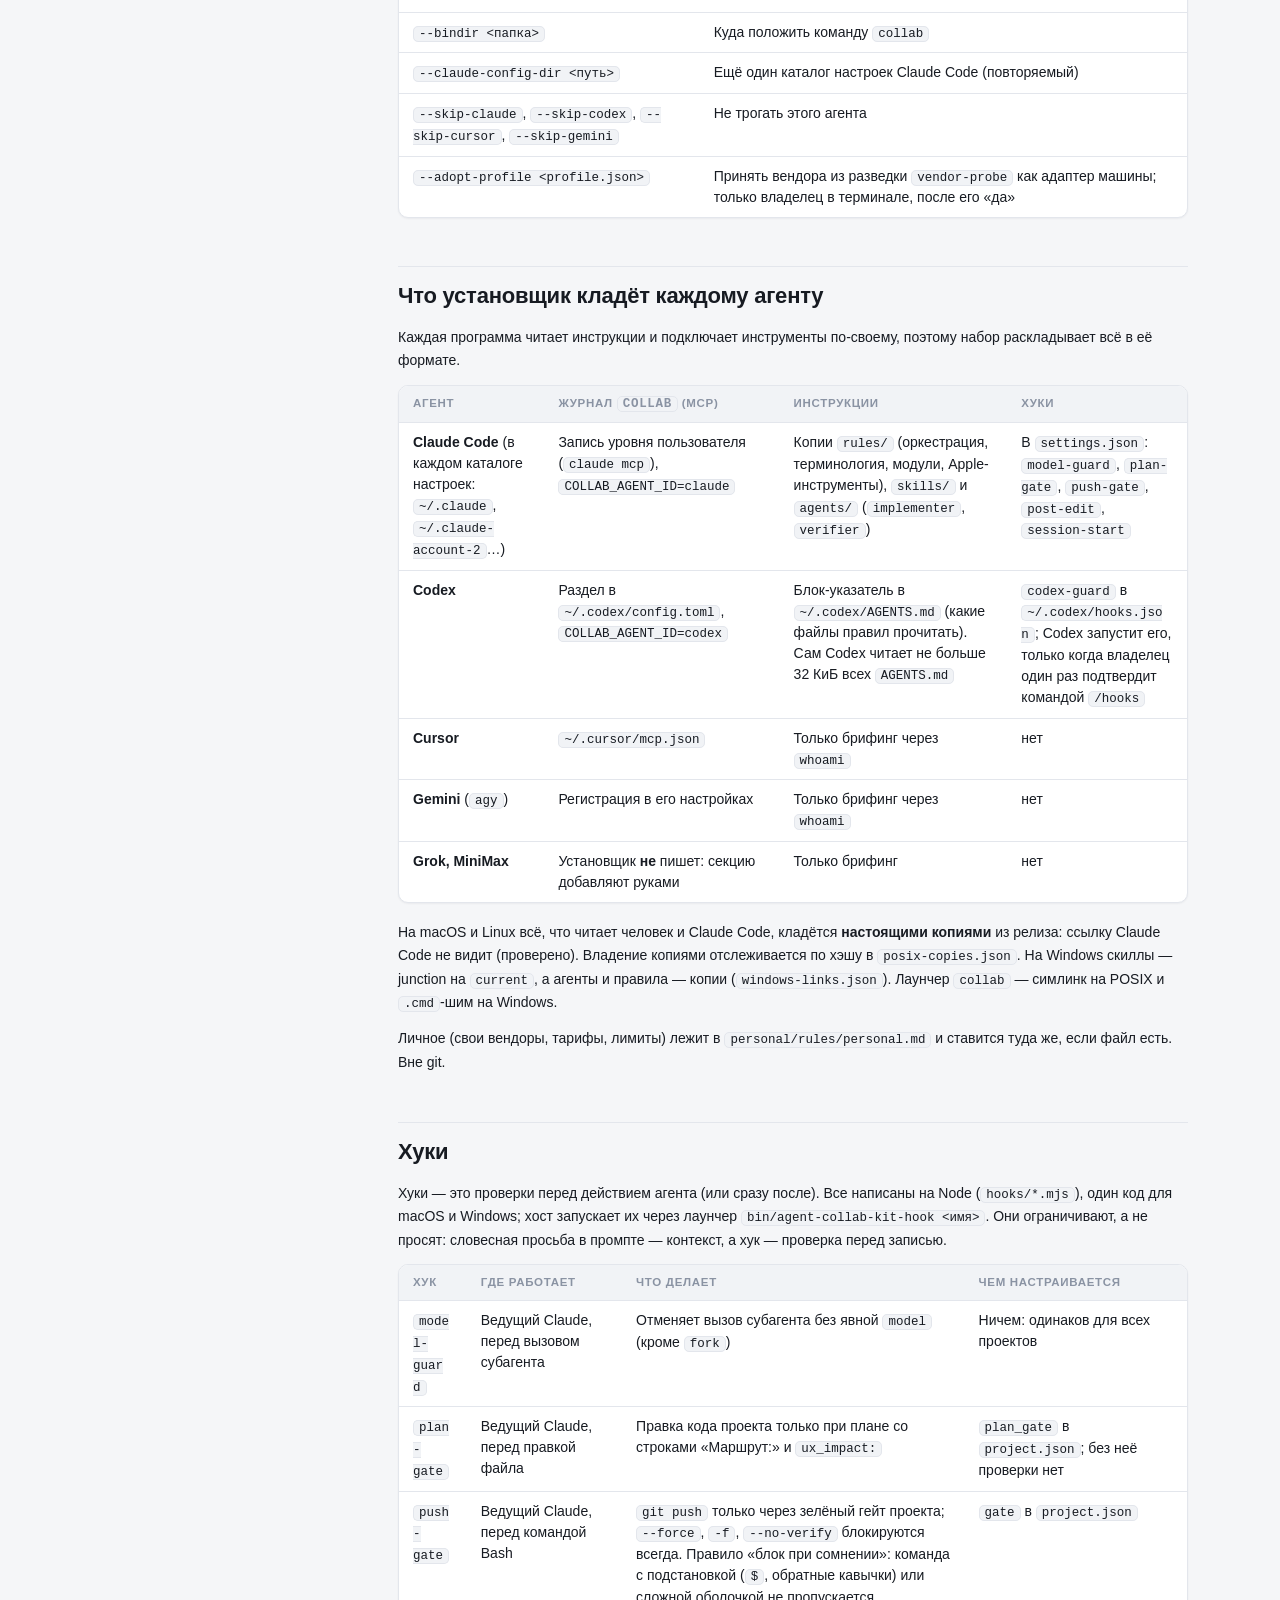
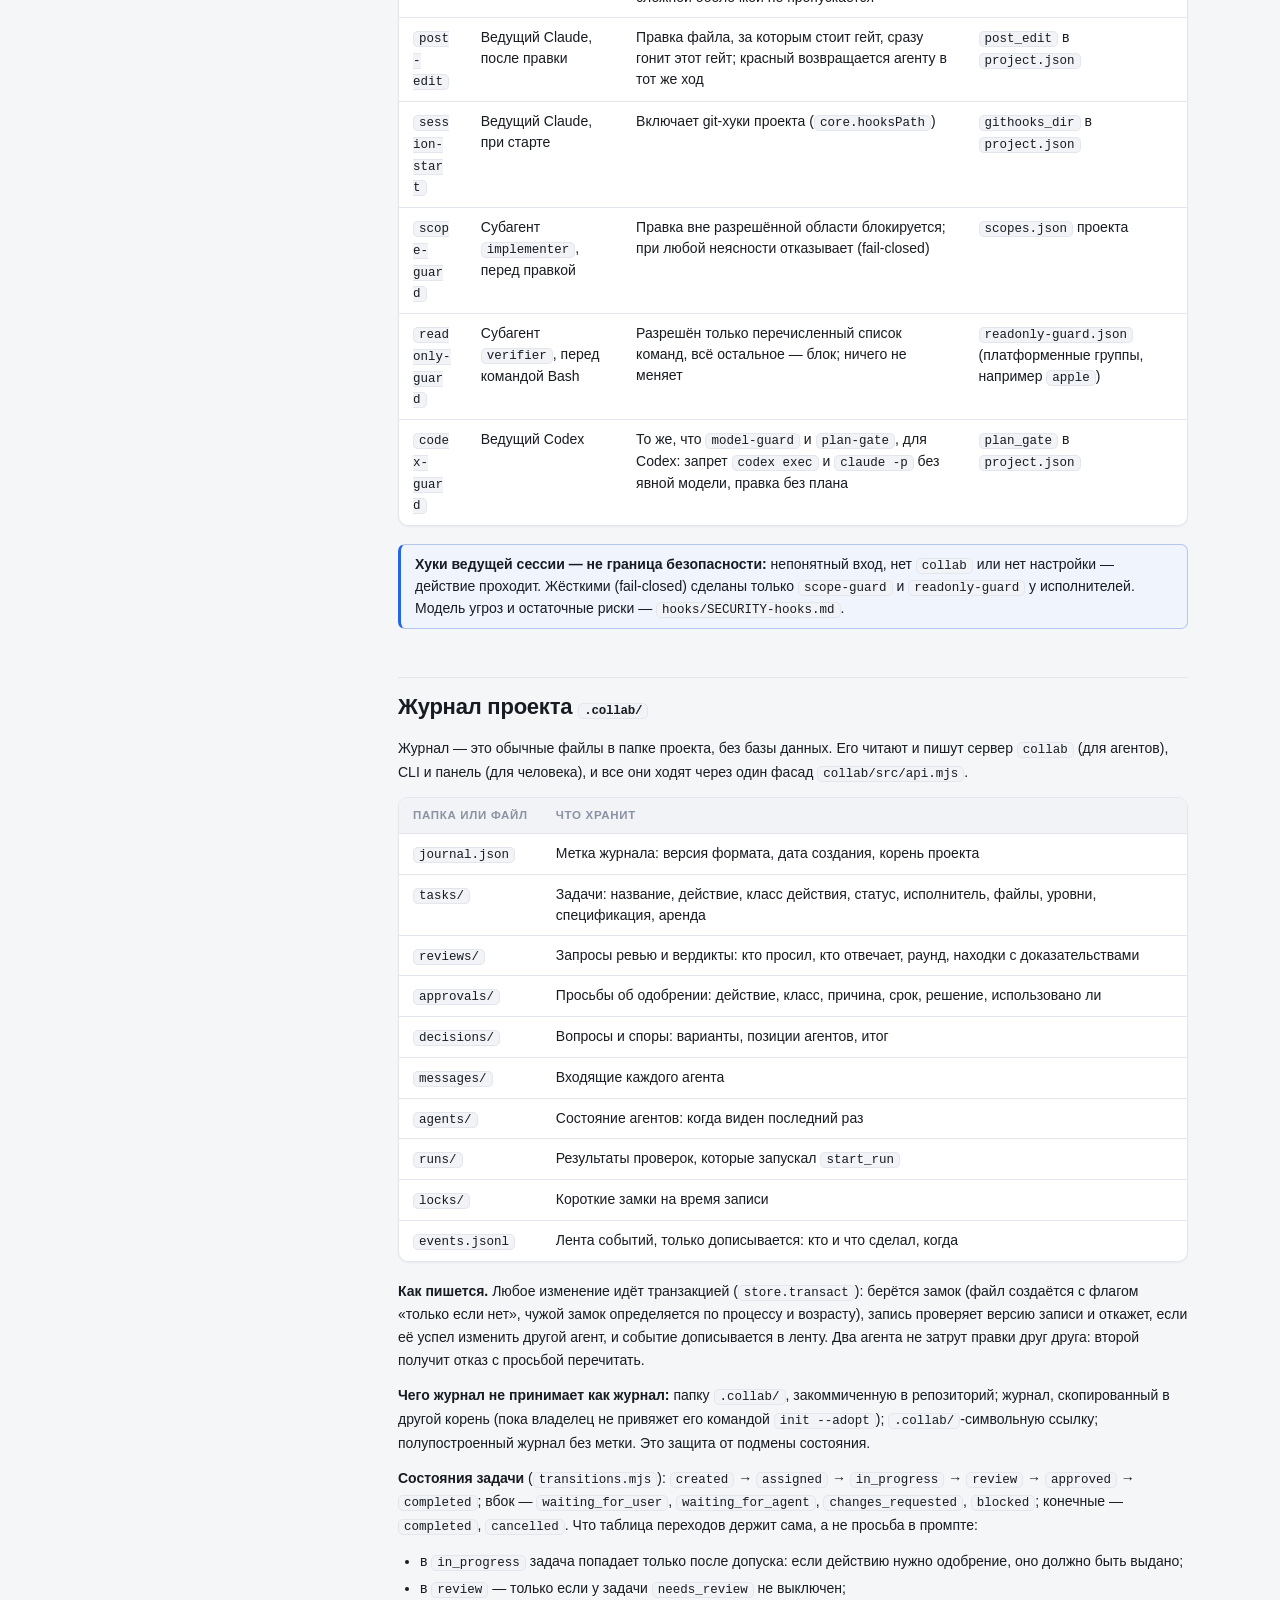
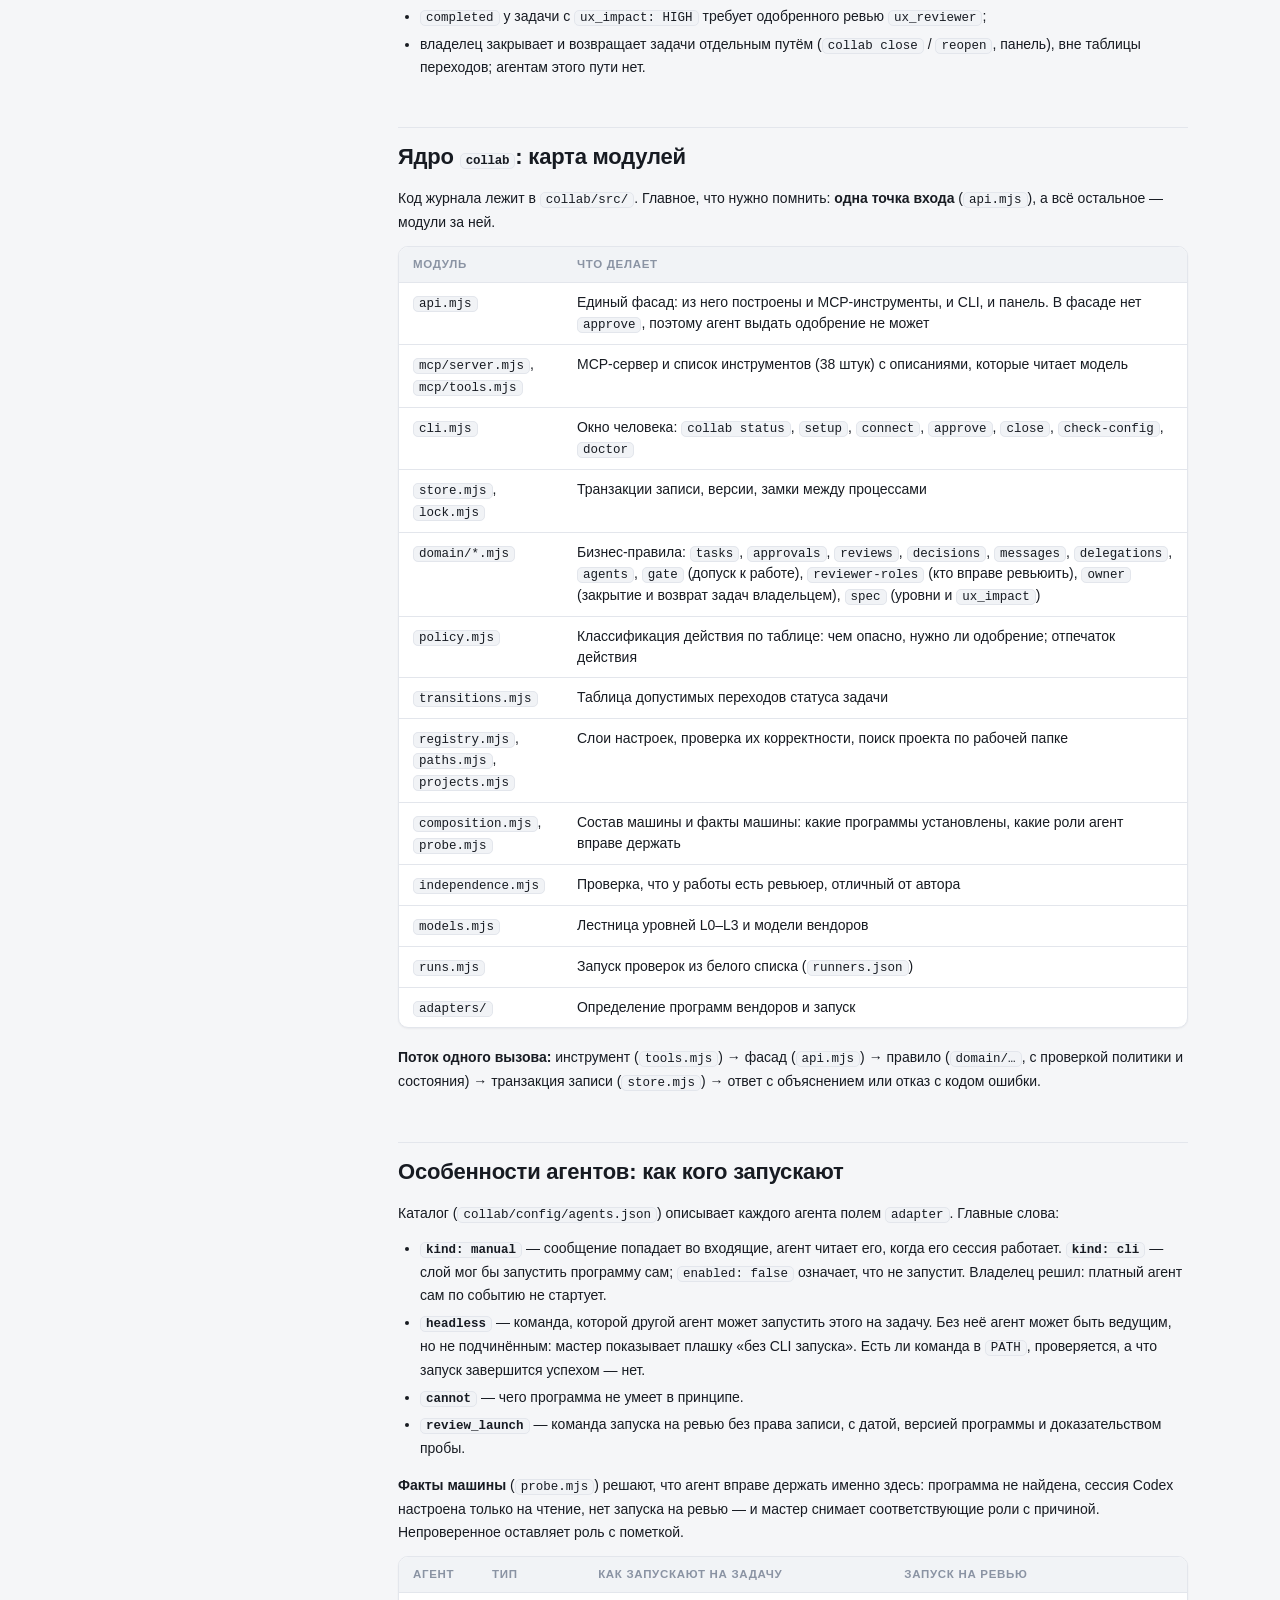
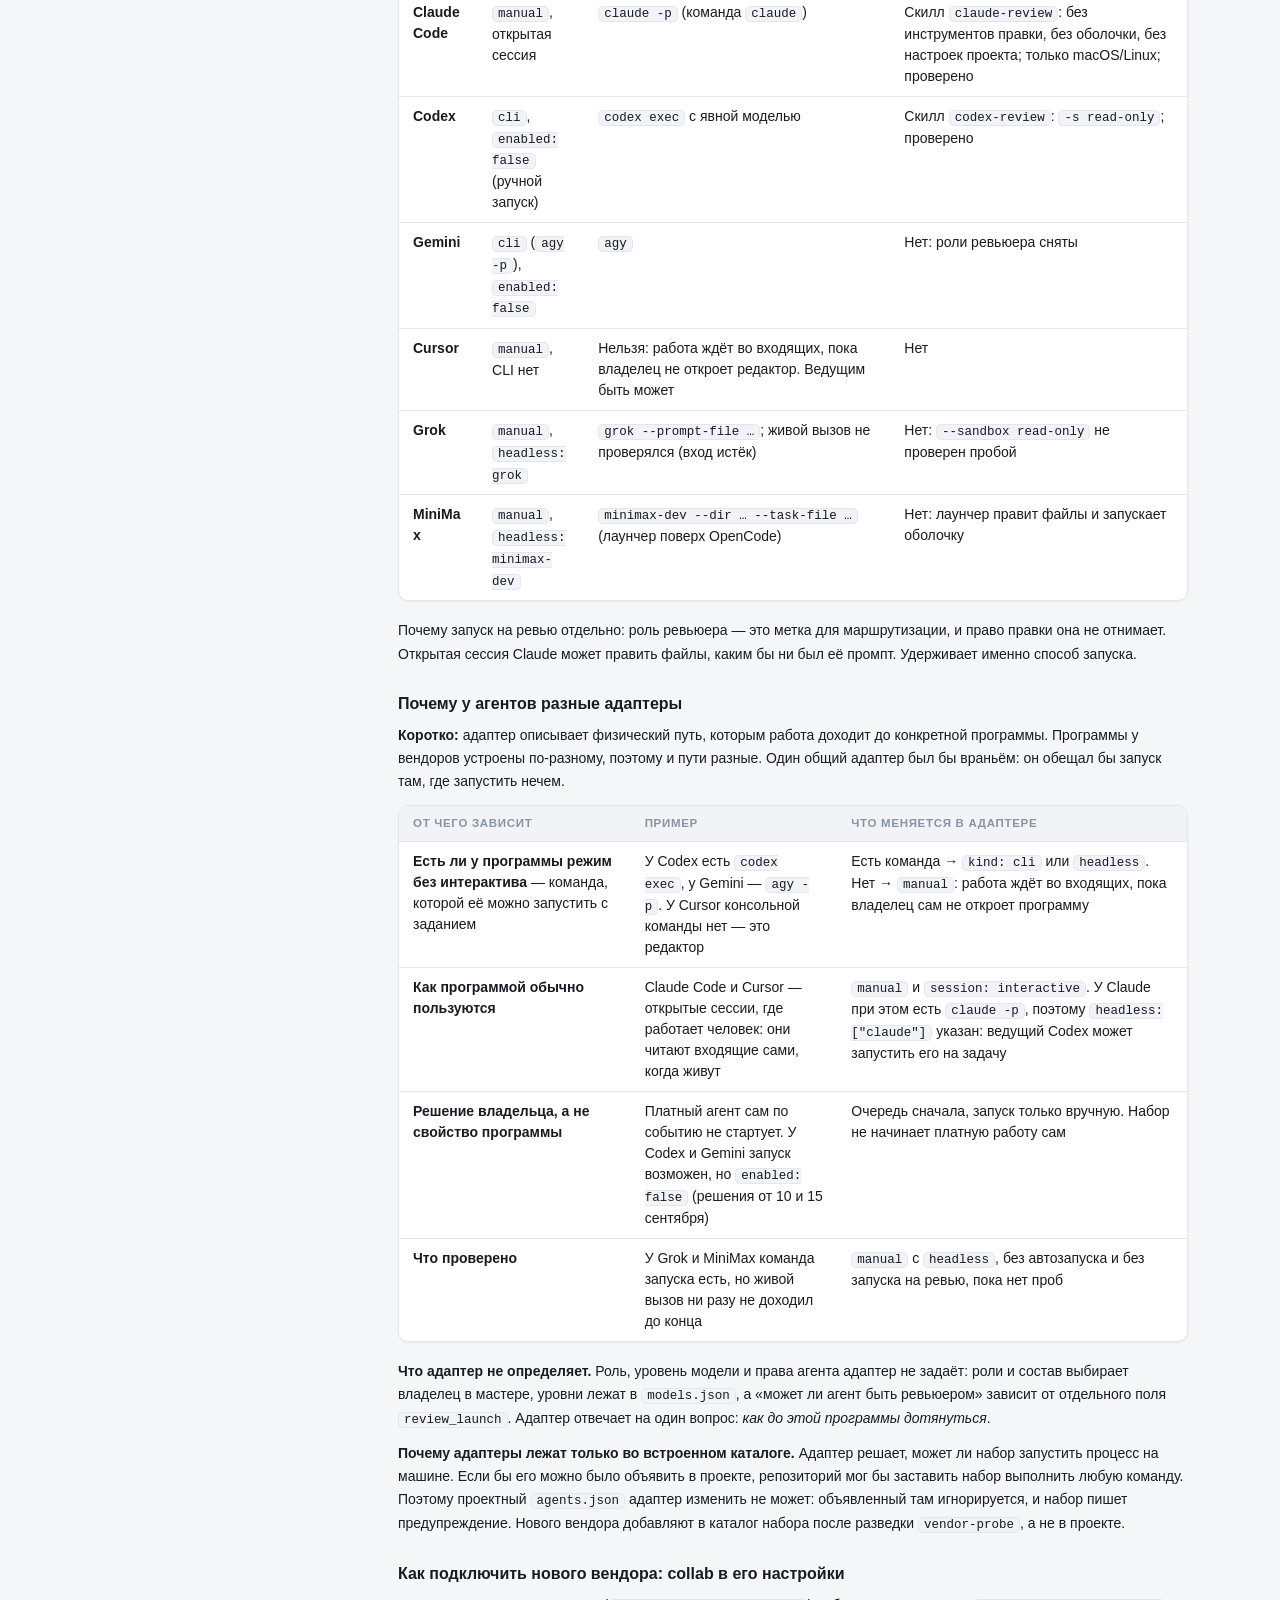
==== commit 325fd4b7: "Catalog vendors register collab by data: adapter.mcp_registration is written by the installer and re" ====
--- a/ui/public/guide.html
+++ b/ui/public/guide.html
@@ -430,6 +430,23 @@
 </tbody></table>
 <p><strong>Что адаптер не определяет.</strong> Роль, уровень модели и права агента адаптер не задаёт: роли и состав выбирает владелец в мастере, уровни лежат в <code>models.json</code>, а «может ли агент быть ревьюером» зависит от отдельного поля <code>review_launch</code>. Адаптер отвечает на один вопрос: <em>как до этой программы дотянуться</em>.</p>
 <p><strong>Почему адаптеры лежат только во встроенном каталоге.</strong> Адаптер решает, может ли набор запустить процесс на машине. Если бы его можно было объявить в проекте, репозиторий мог бы заставить набор выполнить любую команду. Поэтому проектный <code>agents.json</code> адаптер изменить не может: объявленный там игнорируется, и набор пишет предупреждение. Нового вендора добавляют в каталог набора после разведки <code>vendor-probe</code>, а не в проекте.</p>
+<h3>Как подключить нового вендора: collab в его настройки</h3>
+<p><strong>Коротко:</strong> у вендора в каталоге (<code>collab/config/agents.json</code>) добавляется одно поле <code>adapter.mcp_registration</code>, и дальше установщик сам вписывает <code>collab</code> в файл настроек этого вендора, а панель по тому же описанию показывает его MCP-серверы. Кода под вендора писать не нужно.</p>
+<pre><code>"mcp_registration": {
+  "kind": "json-file",                  // или "toml-file"
+  "config_path": "~/.vendor/mcp.json",  // внутри домашнего каталога, без ..
+  "servers_key": "mcpServers",          // таблица серверов; для вложенной — через точку
+  "entry_extra": { "disabled": false }, // необязательно: простые поля записи (строка, число, true/false)
+  "verify": { "argv": ["vendor", "mcp", "list"], "expect": "collab" }  // необязательно
+}</code></pre>
+<ul>
+<li><strong>Когда пишется:</strong> при установке, но только у того, чья программа есть на машине или чей каталог настроек уже существует. Для программы, которой нет, файл не создаётся.</li>
+<li><strong>Как безопасно:</strong> перед правкой делается копия, остальные настройки вендора не трогаются, повторный запуск ничего не меняет. Если установка не дошла до конца, запись откатывается вместе с ней; отдельная команда <code>--rollback</code> переключает релиз и настройки вендора не трогает (так же, как у остальных клиентов). Если задана проверка <code>verify</code> (только команда вендора вида <code>&lt;вендор&gt; mcp …</code>), после записи она запускается, и провал отменяет установку.</li>
+<li><strong>Один файл — один писатель:</strong> если два вендора (или вендор и клиент, которого установщик пишет сам) указывают один файл, установка останавливается с названием обоих. «Есть ли у вендора свой каталог» считается по каталогу вендора, а не по общему (<code>~/.config</code>, домашний каталог): иначе файл появился бы у вендора, которого здесь нет.</li>
+<li><strong>Чего поле не умеет:</strong> запись всегда в виде <code>command</code> + <code>args</code> + <code>env</code>. Вендор, у которого запись устроена иначе (например <code>command</code> списком и <code>environment</code>), этим способом не подключается и остаётся ручным.</li>
+<li><strong>Чего поле не касается:</strong> Claude, Codex, Gemini и Cursor установщик регистрирует своим кодом, для них поле отклоняется: у файла не должно быть двух писателей.</li>
+<li><strong>Вендор не из каталога:</strong> принимается как адаптер машины через <code>--adopt-profile</code> (см. выше); панель показывает его серверы так же.</li>
+</ul>
 </section>
 
 <section id="panel">
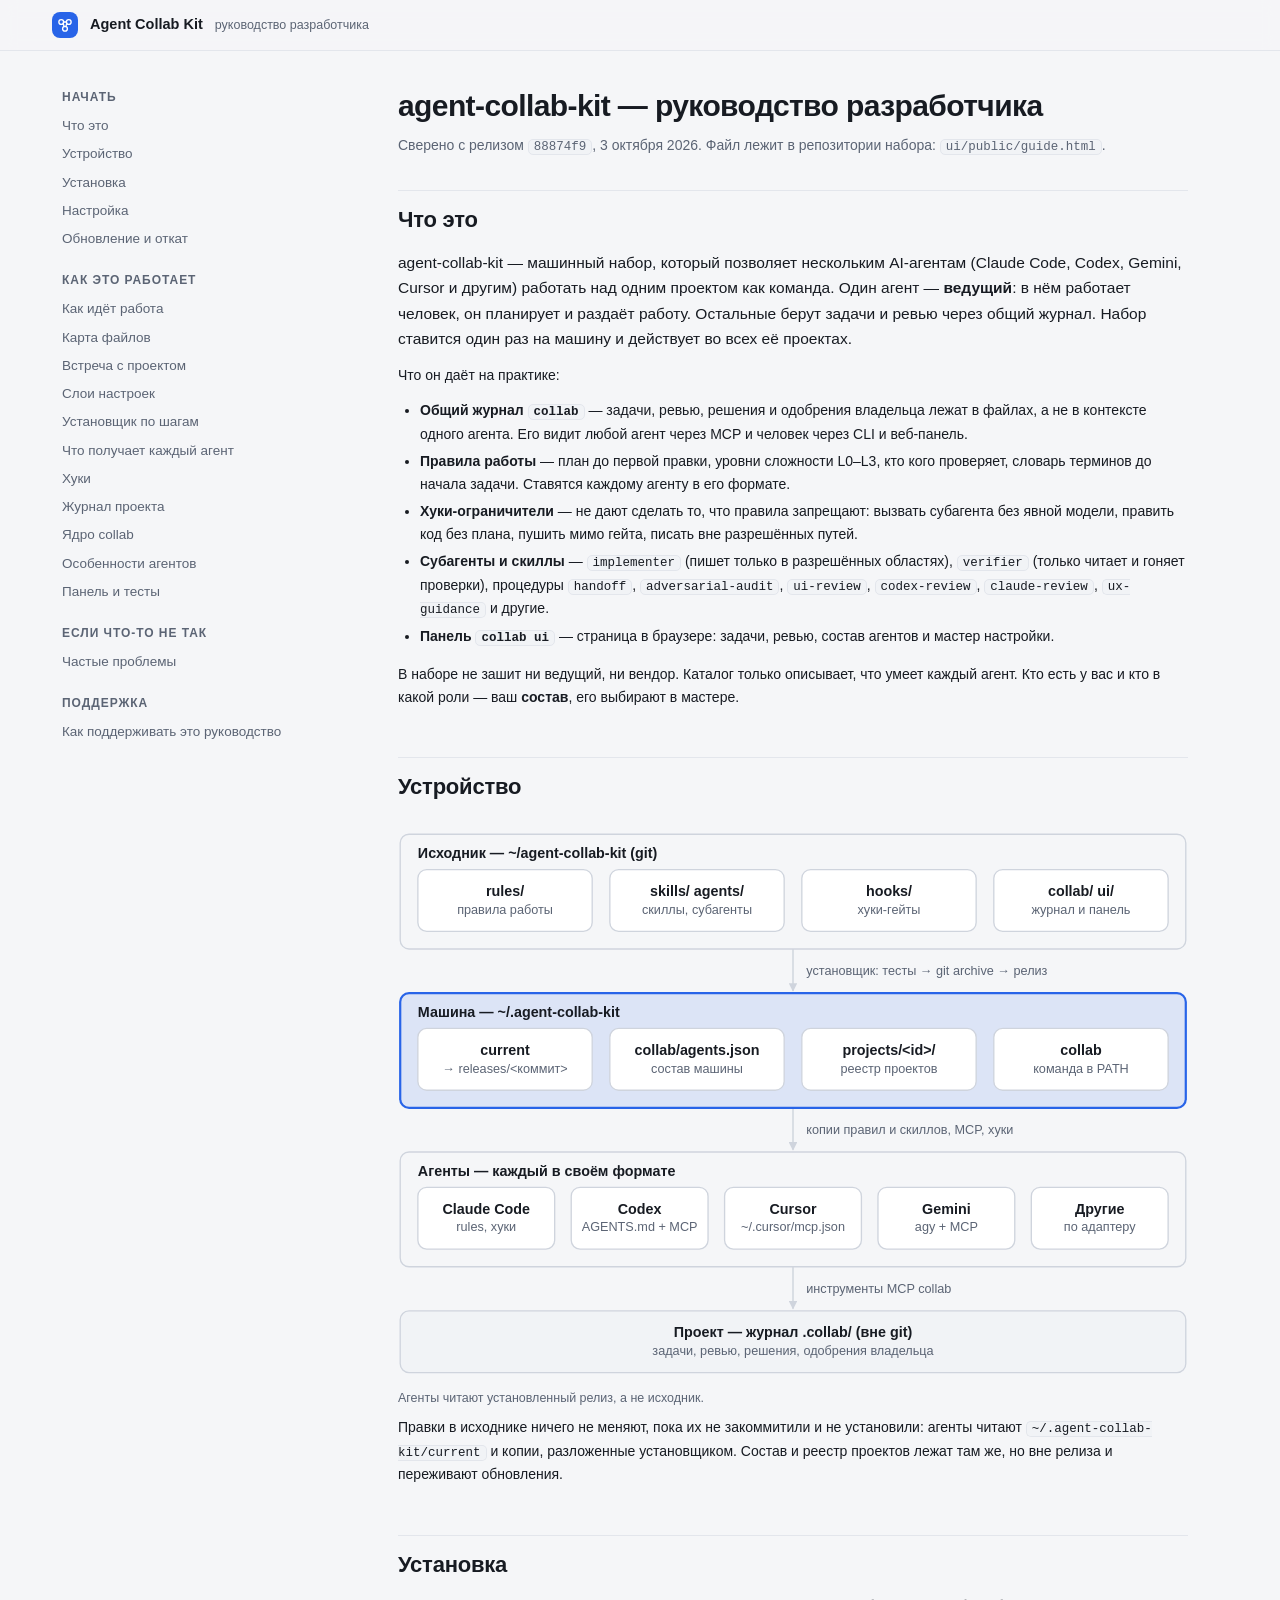
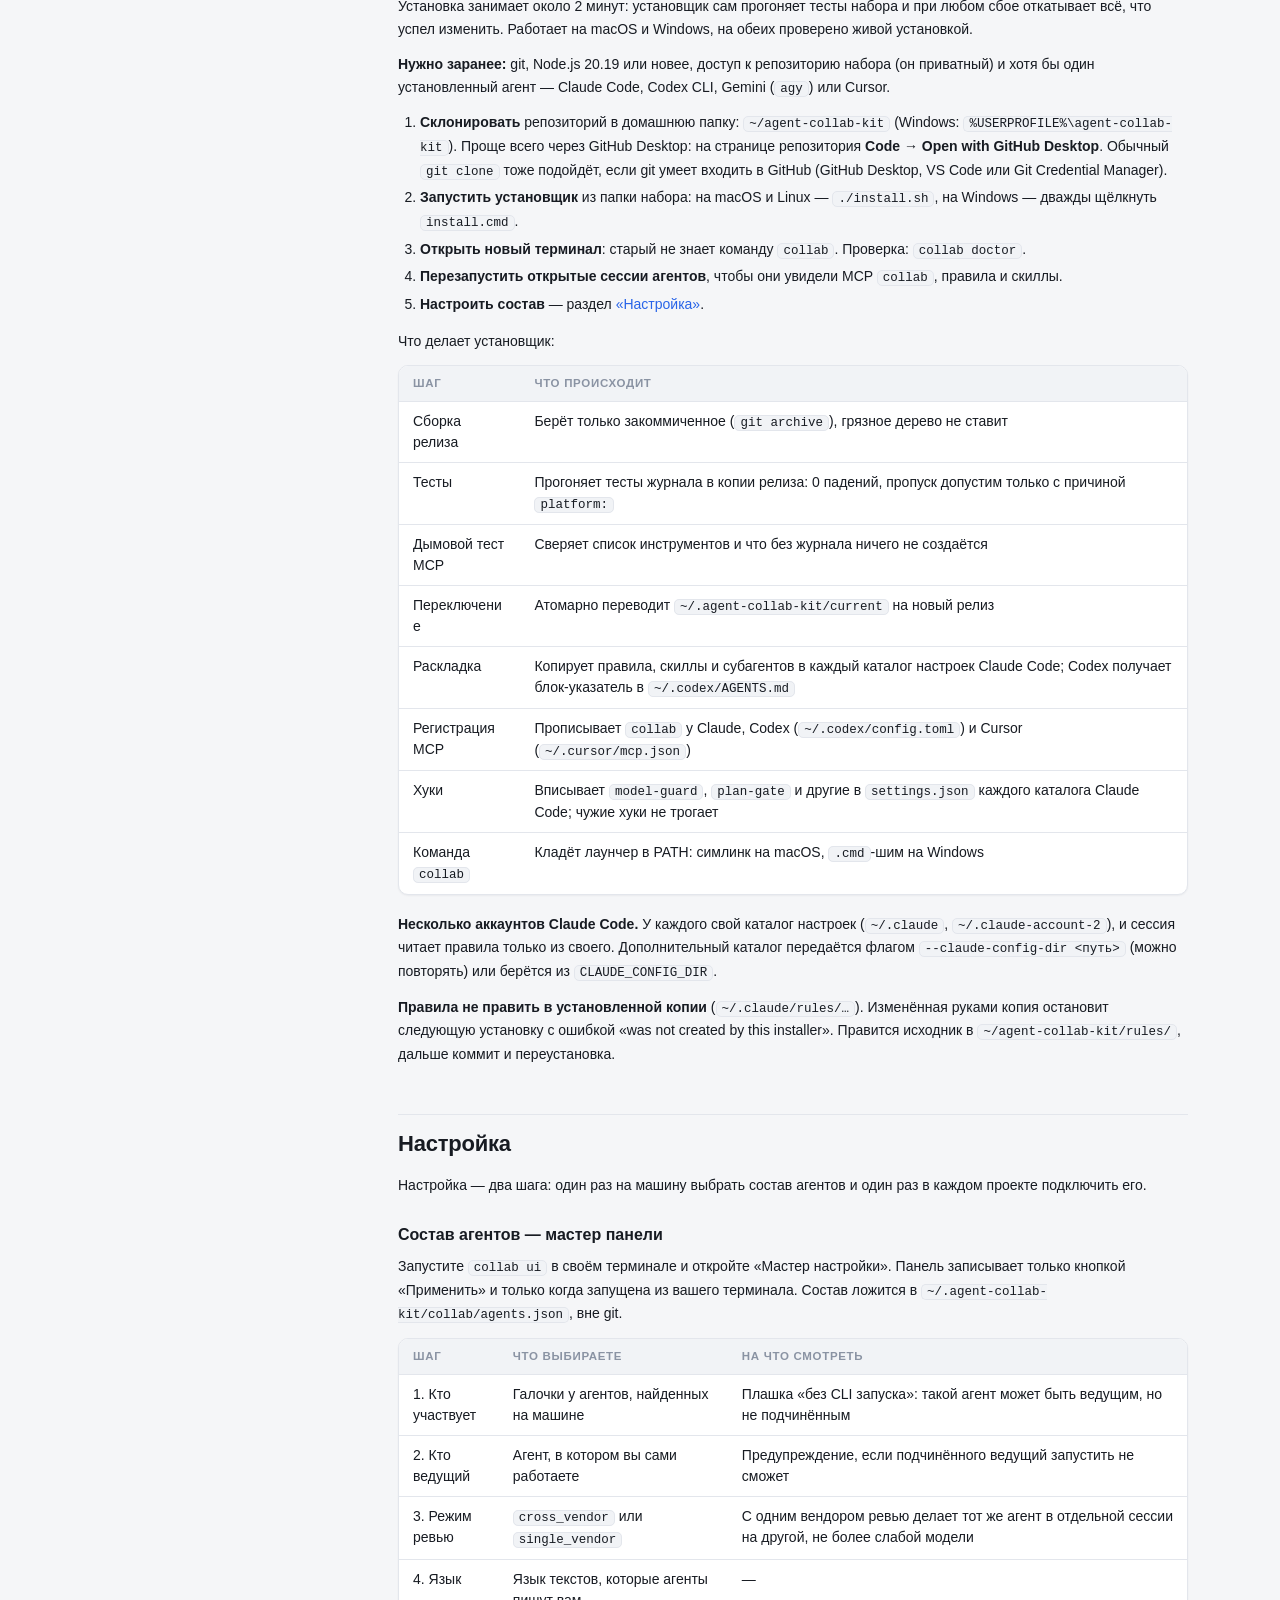
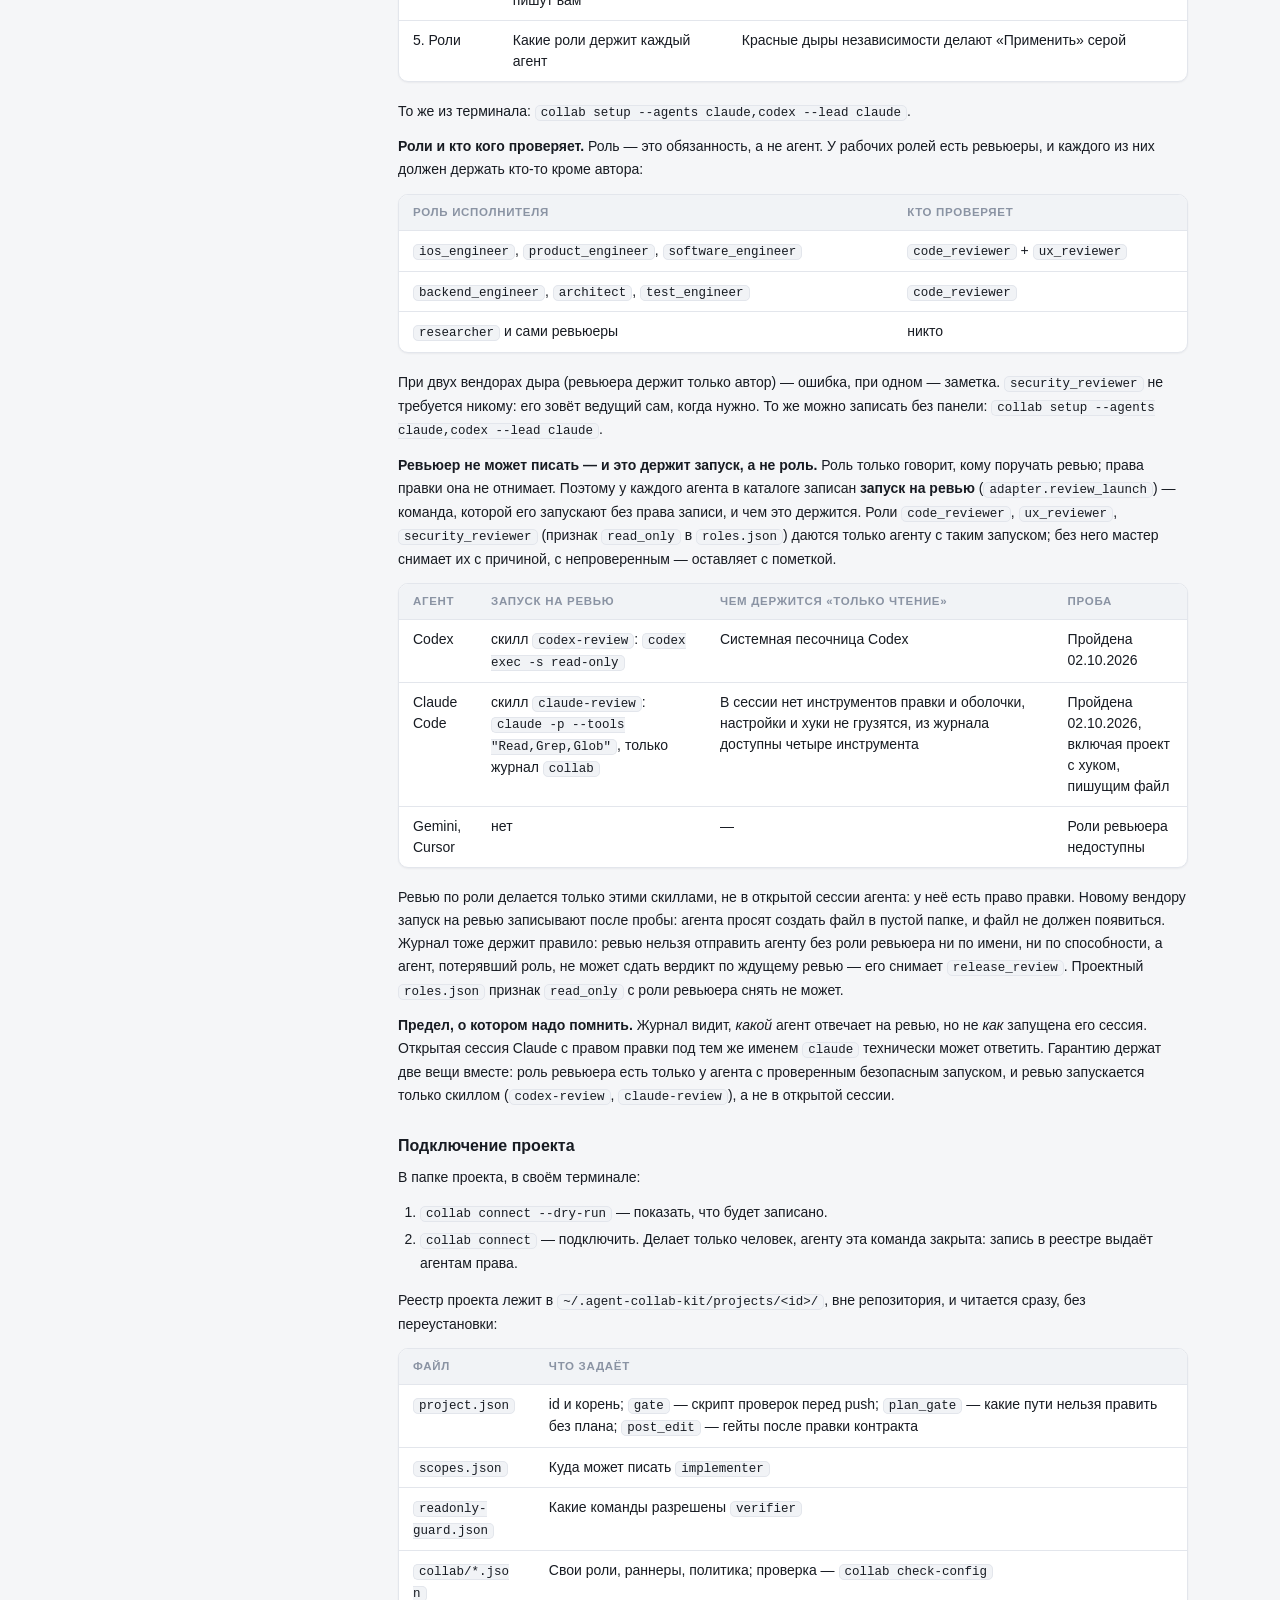
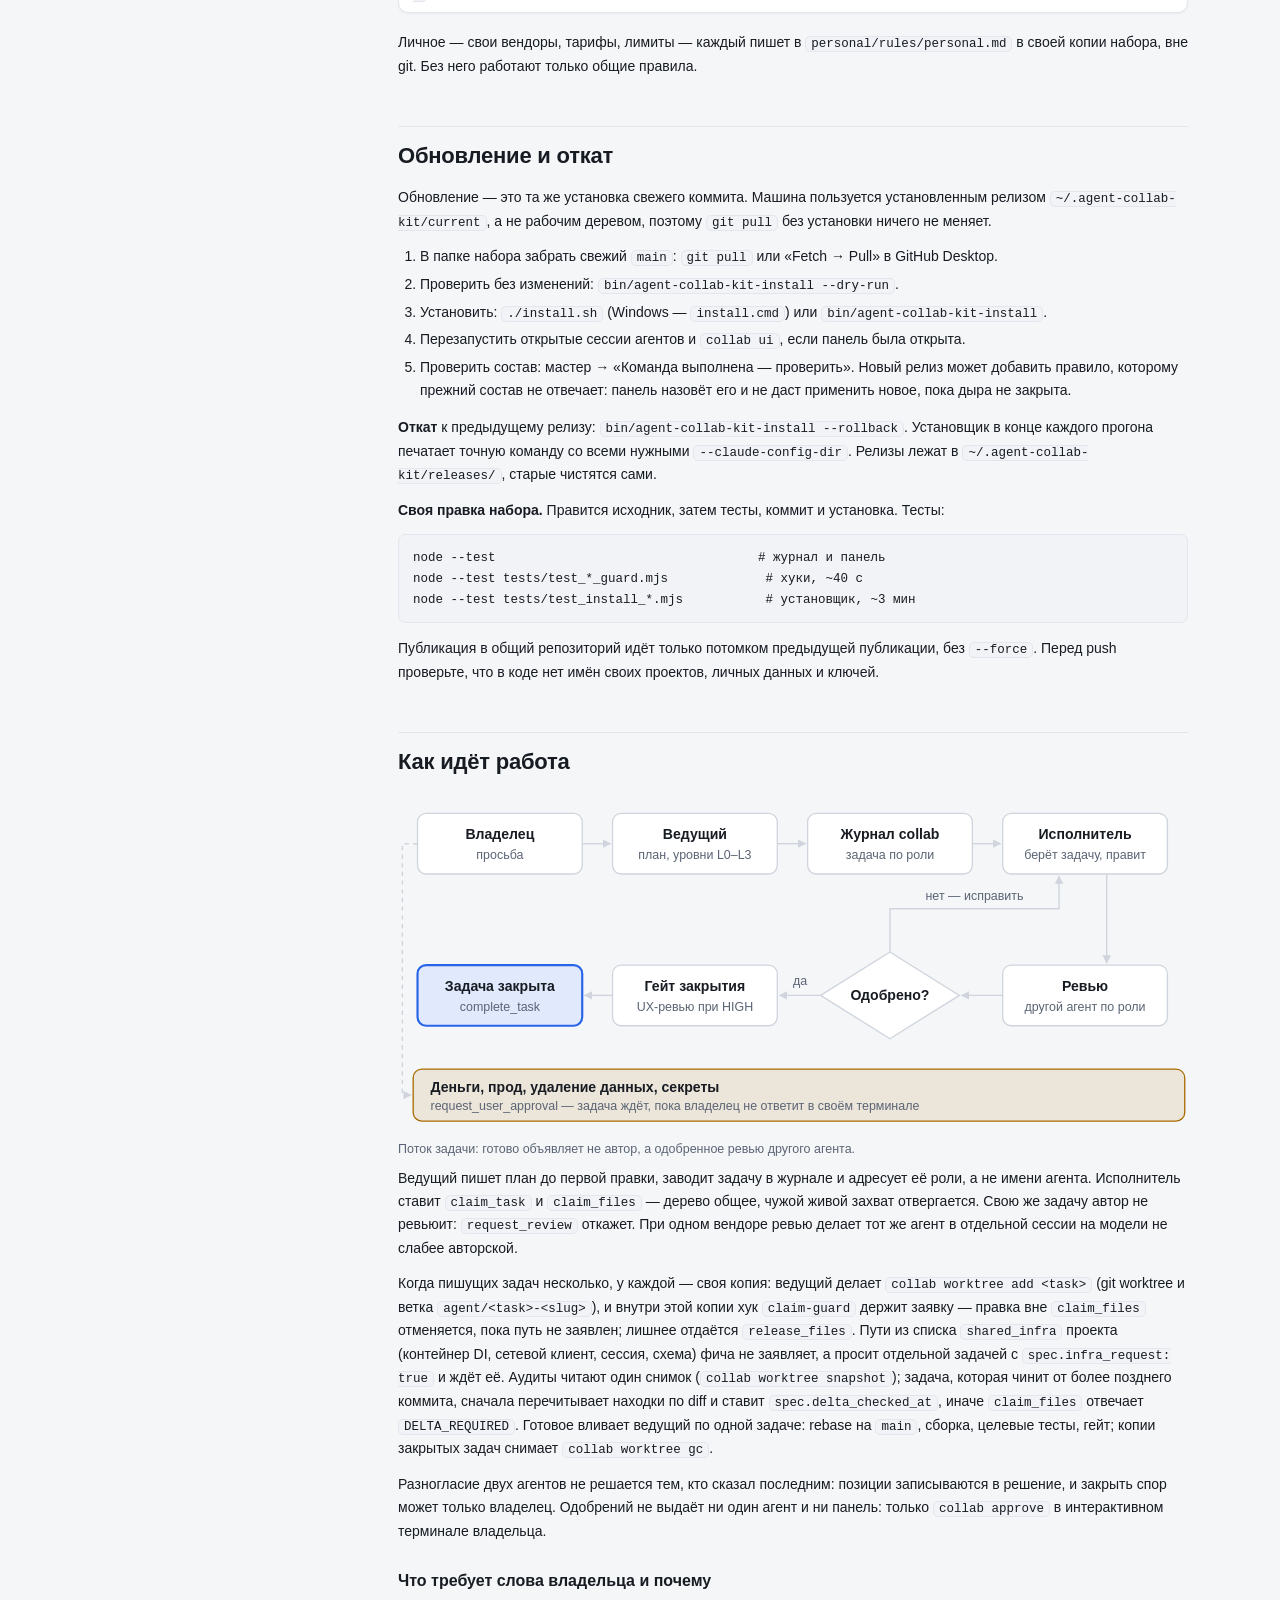
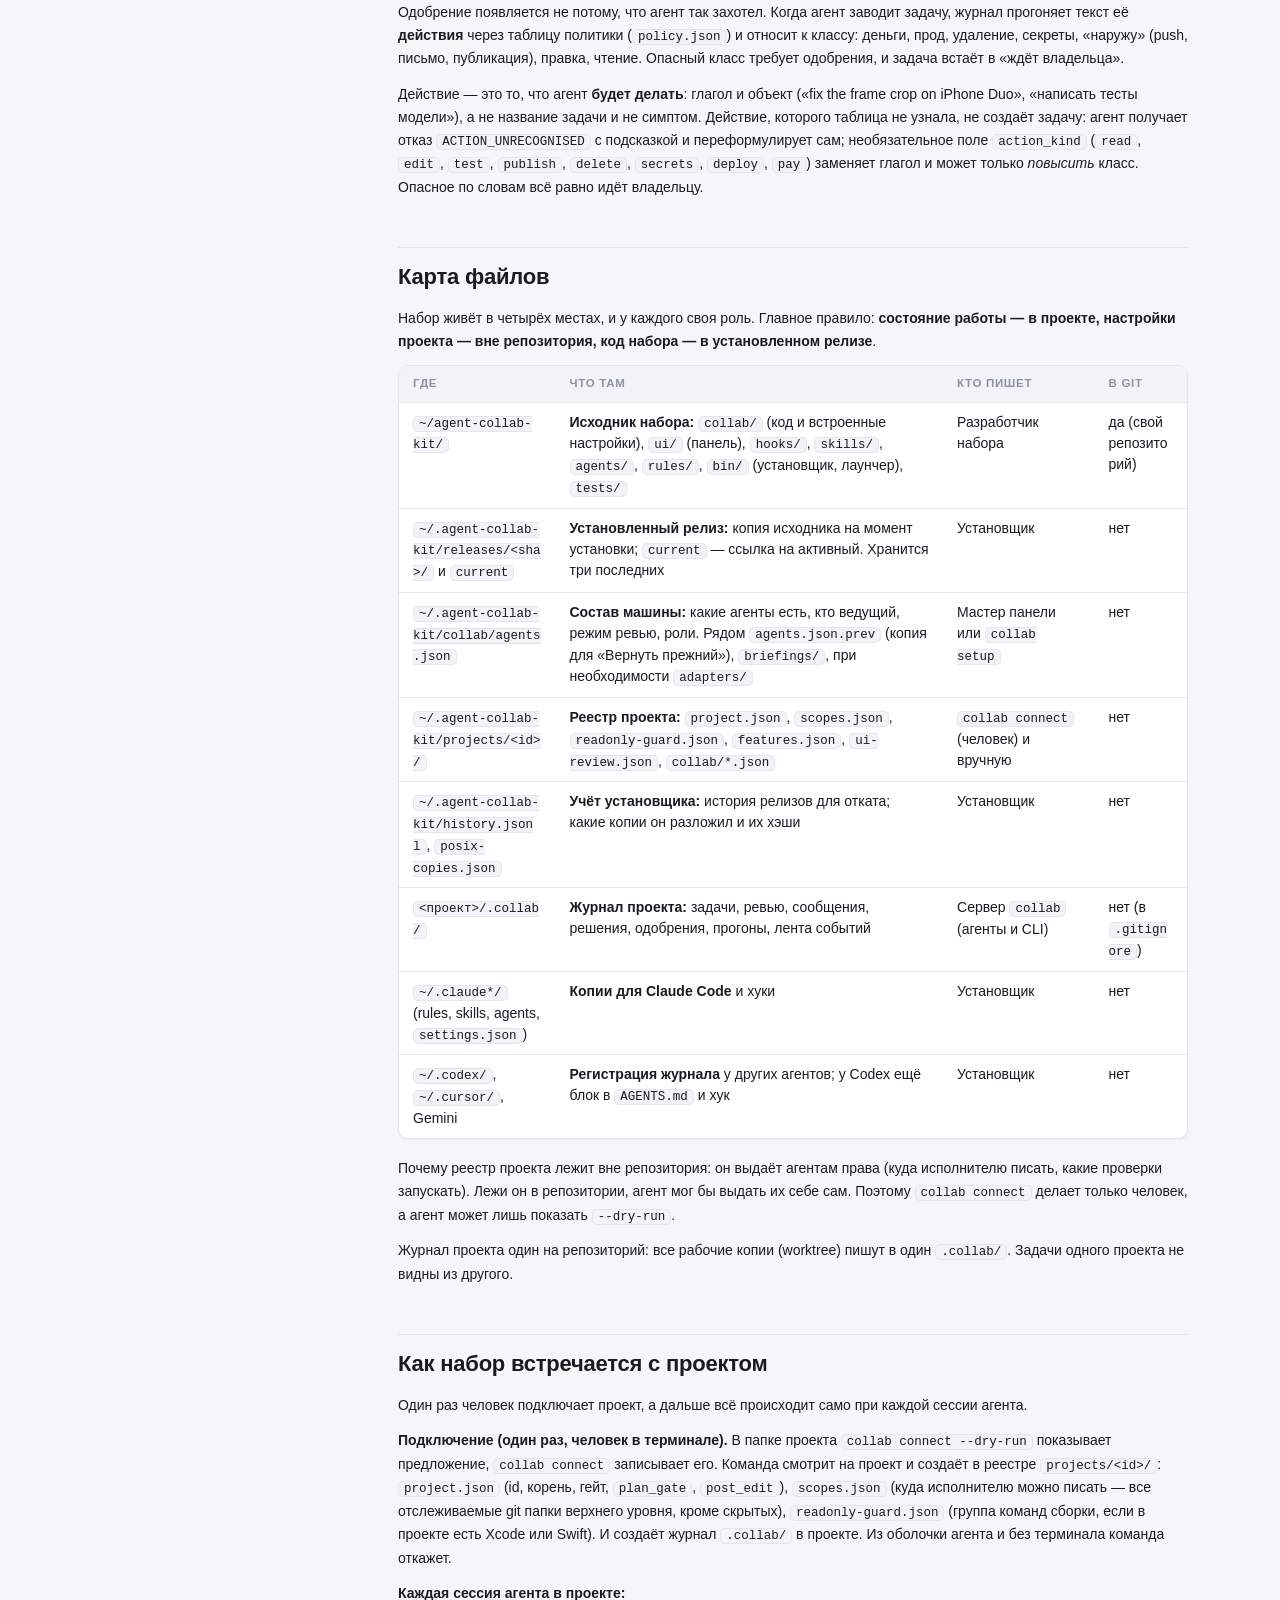
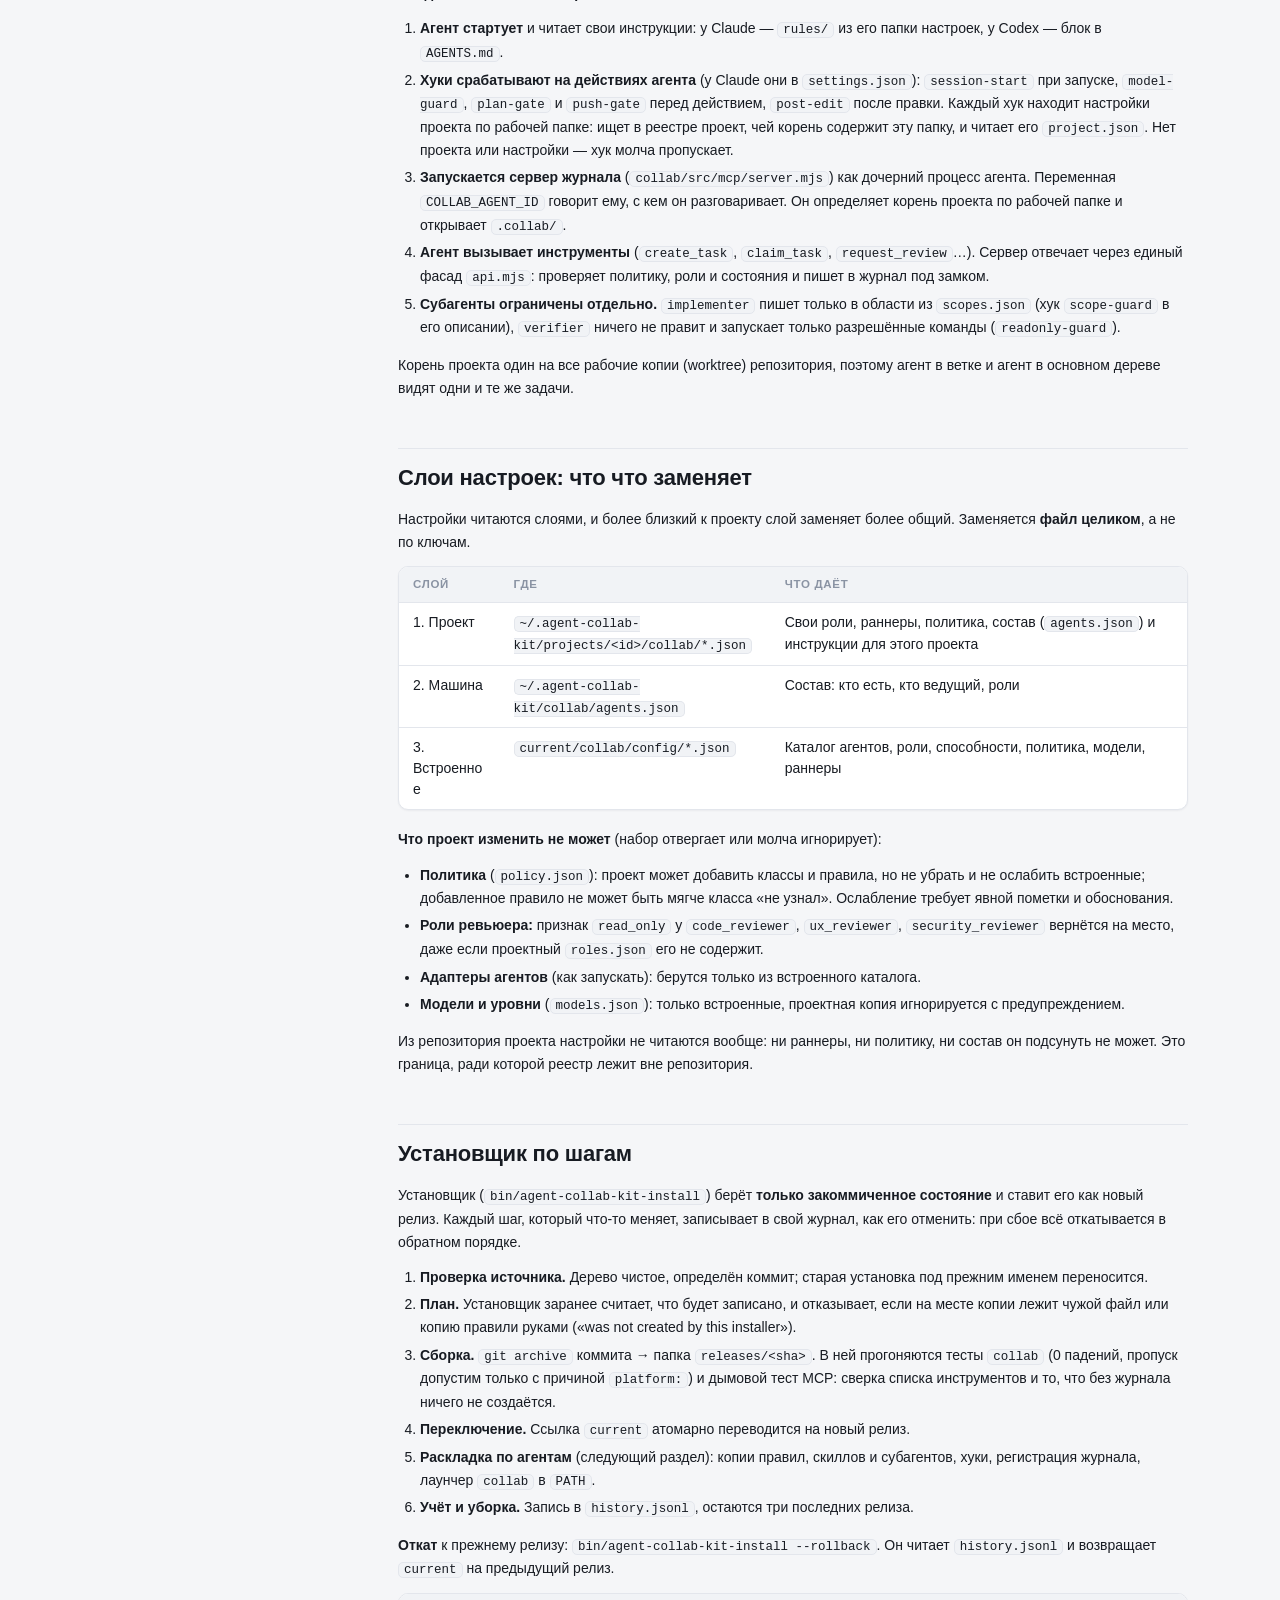
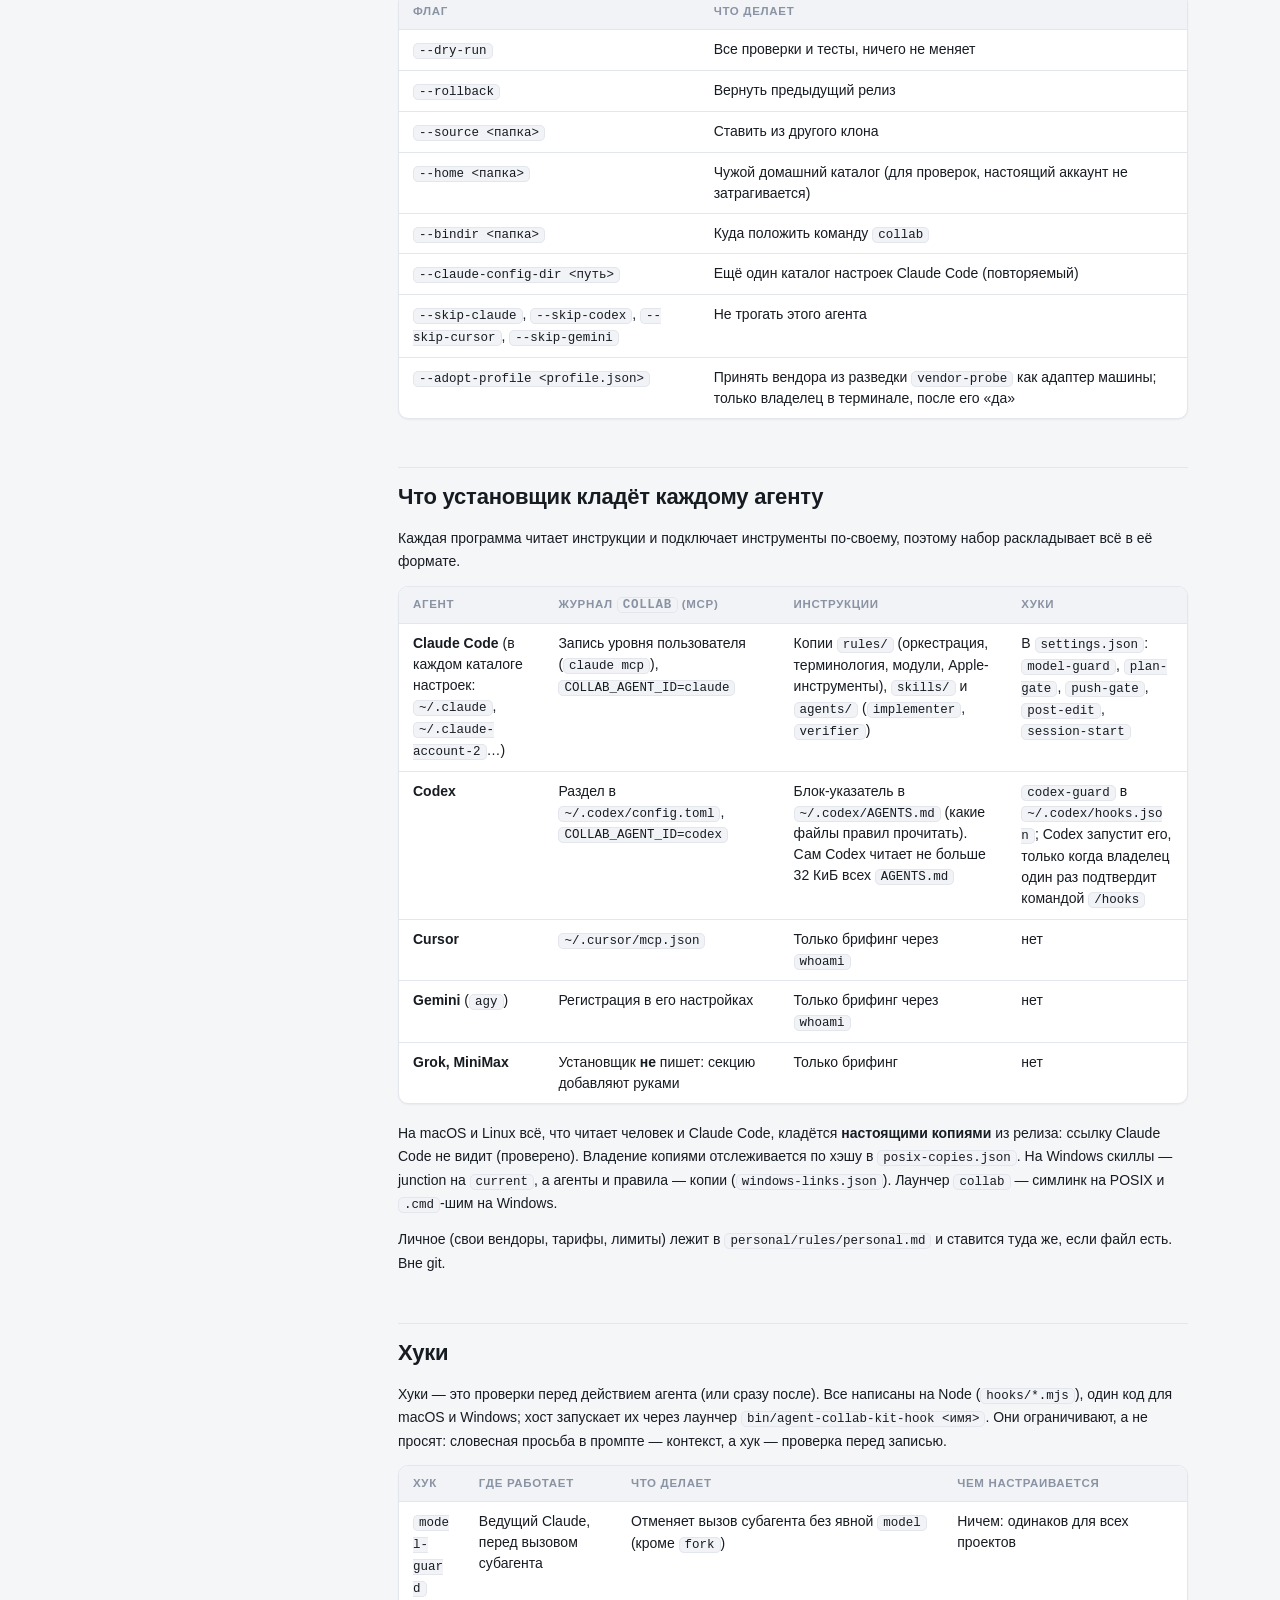
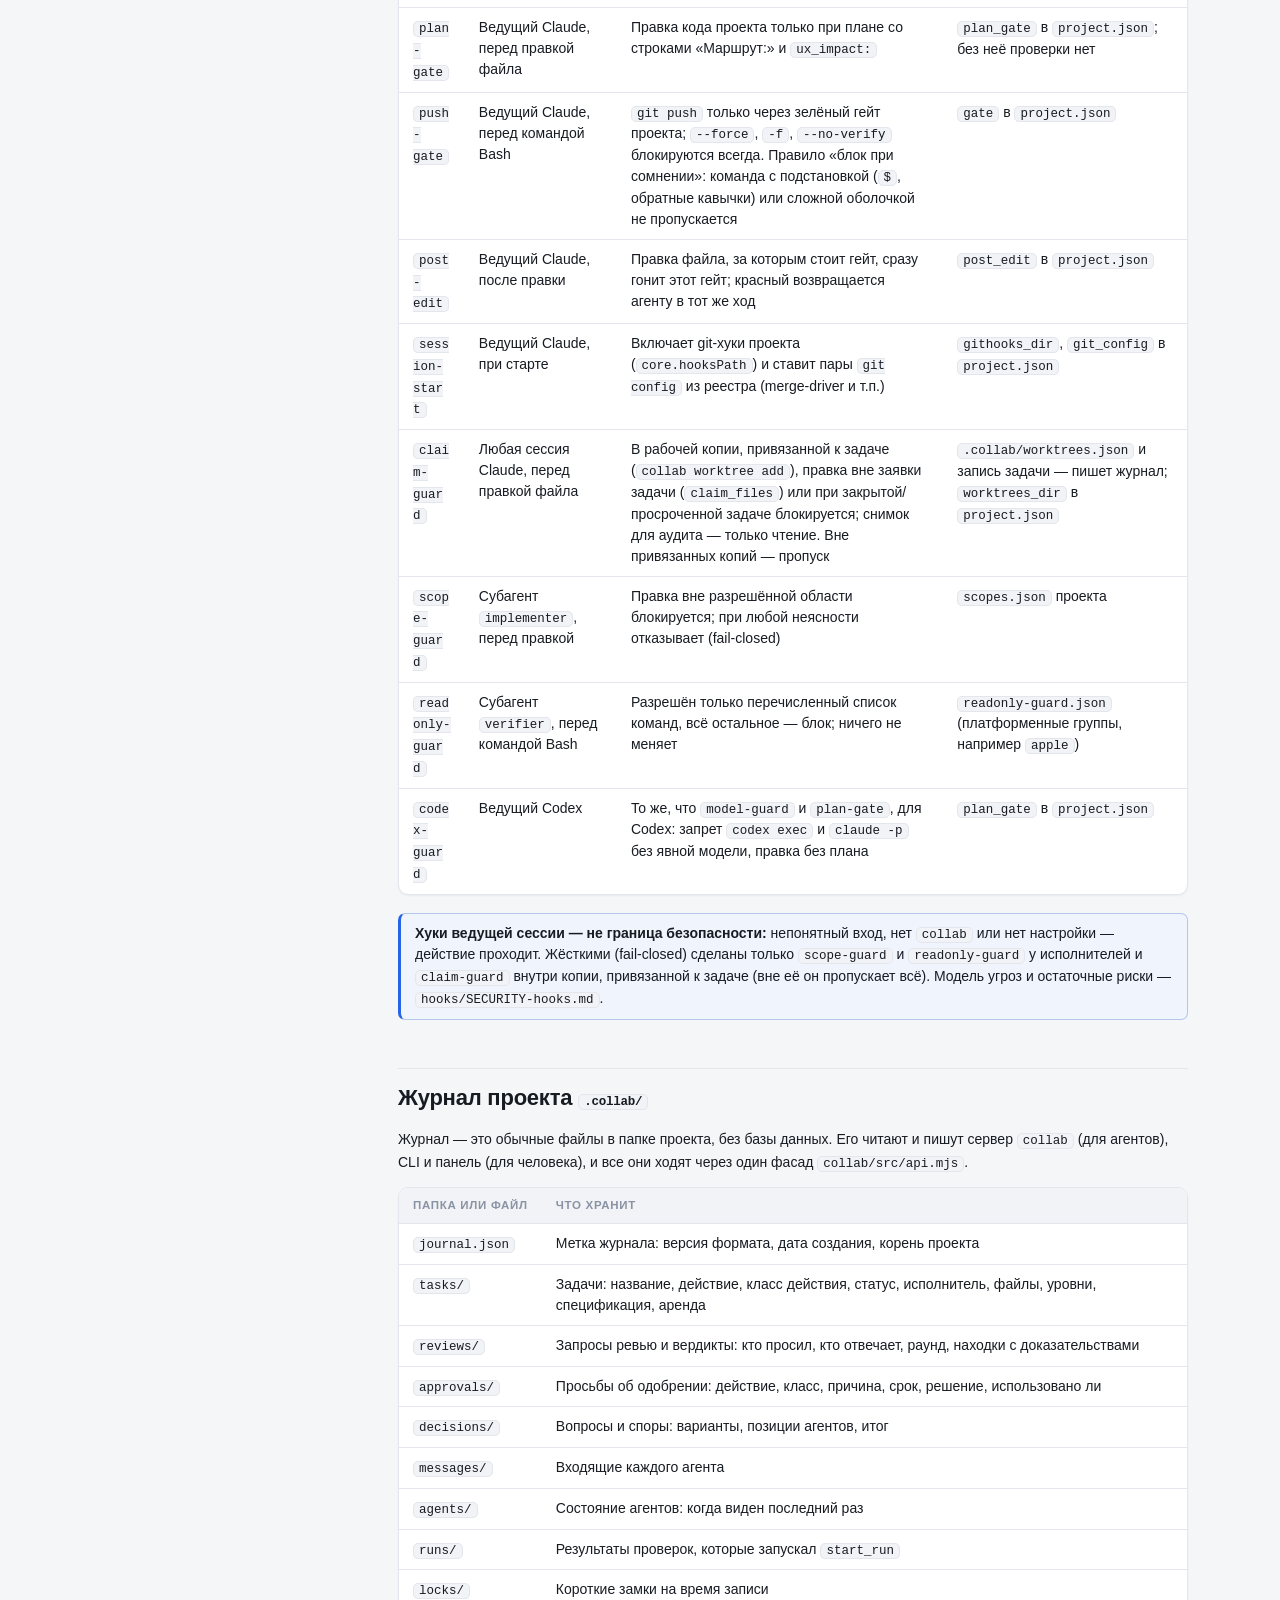
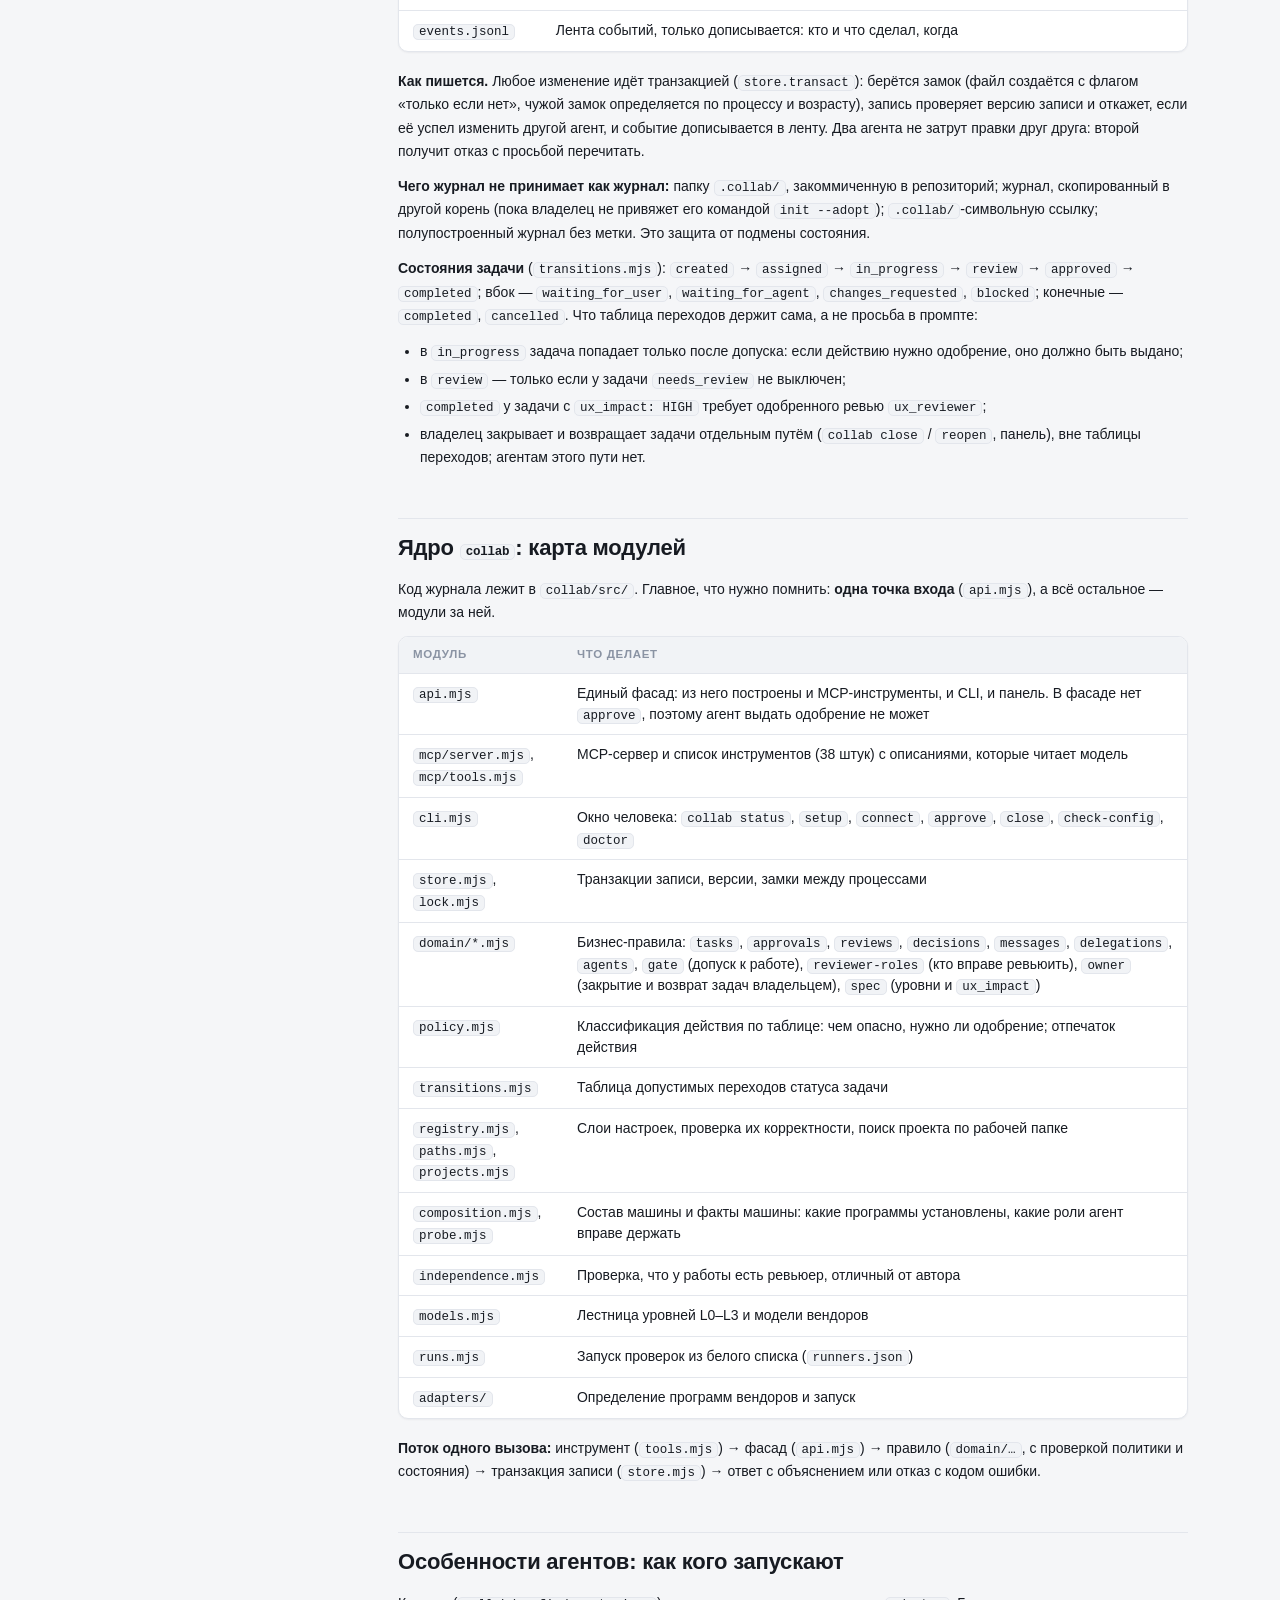
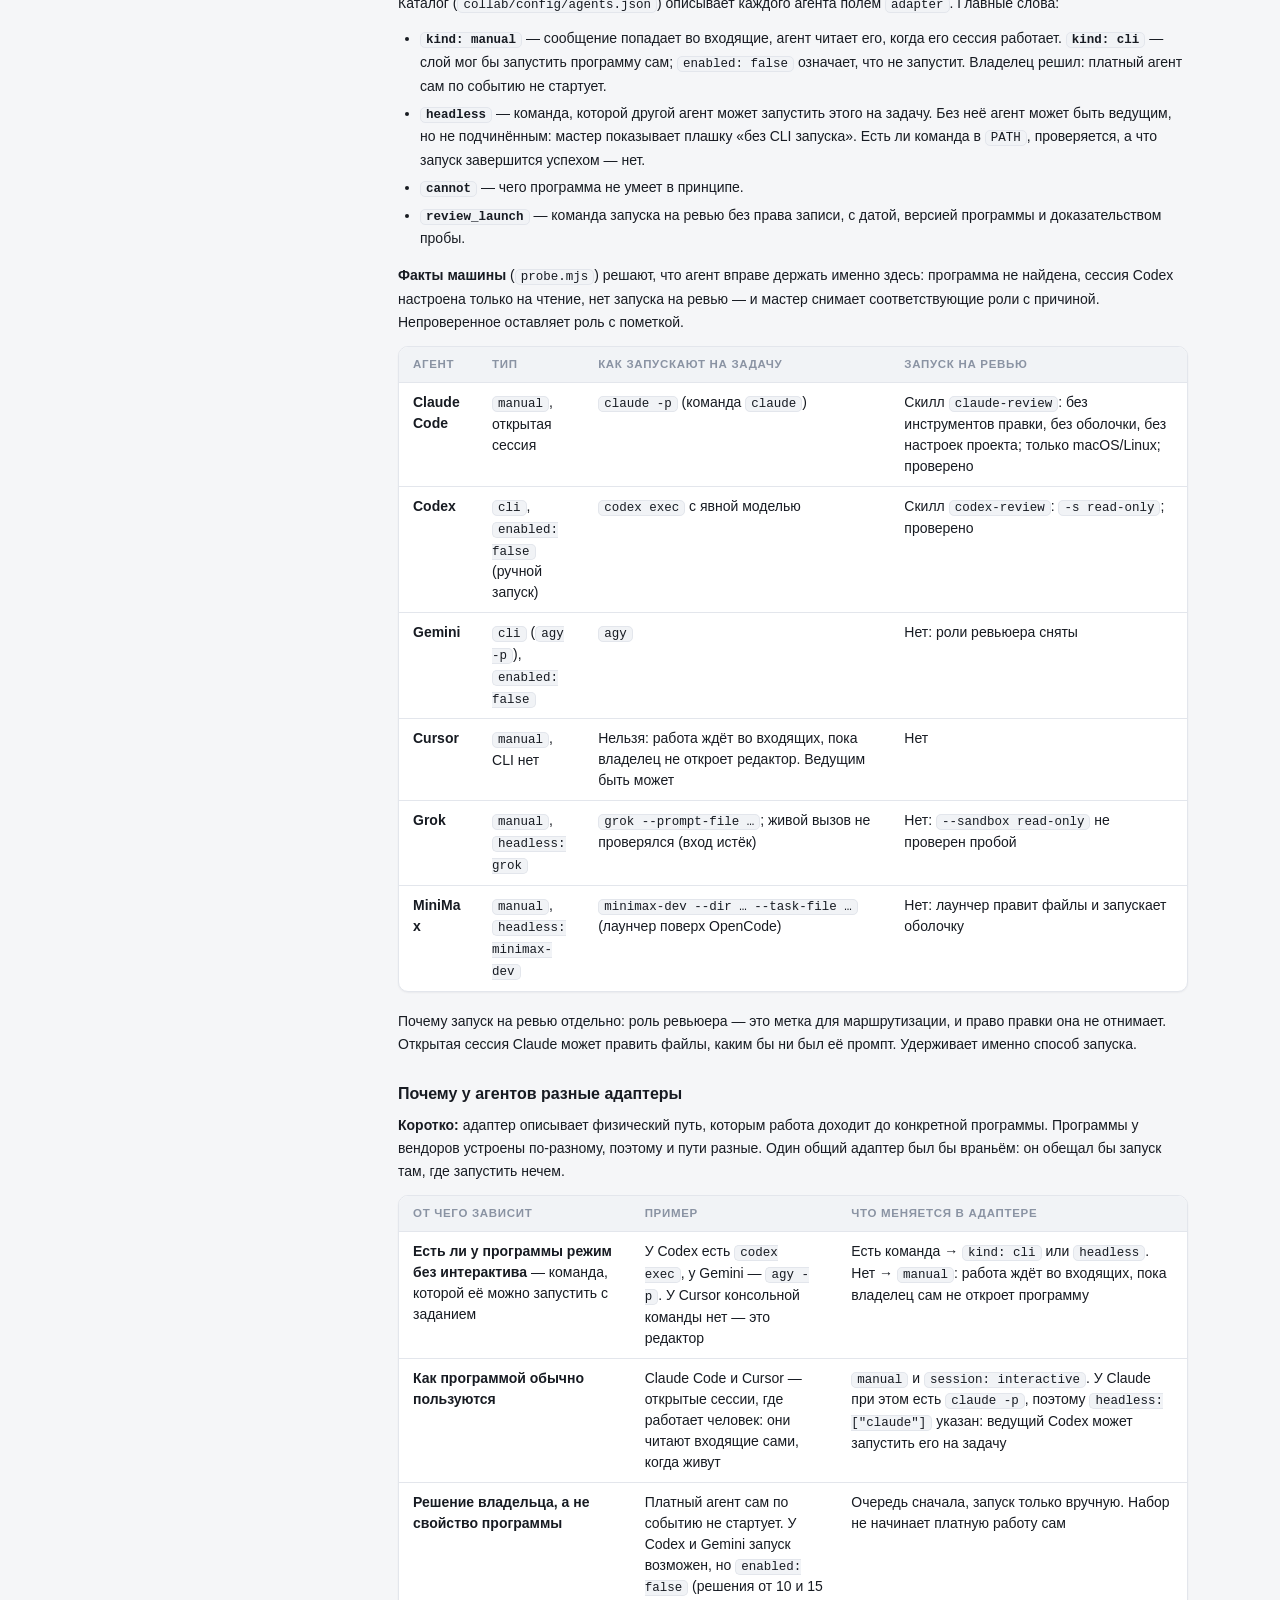
==== commit 788c3e04: "Parallel work: a working copy per task, claims held by a hook inside it, shared infrastructure reque" ====
--- a/ui/public/guide.html
+++ b/ui/public/guide.html
@@ -226,6 +226,7 @@
 <figcaption>Поток задачи: готово объявляет не автор, а одобренное ревью другого агента.</figcaption>
 </figure>
 <p>Ведущий пишет план до первой правки, заводит задачу в журнале и адресует её роли, а не имени агента. Исполнитель ставит <code>claim_task</code> и <code>claim_files</code> — дерево общее, чужой живой захват отвергается. Свою же задачу автор не ревьюит: <code>request_review</code> откажет. При одном вендоре ревью делает тот же агент в отдельной сессии на модели не слабее авторской.</p>
+<p>Когда пишущих задач несколько, у каждой — своя копия: ведущий делает <code>collab worktree add &lt;task&gt;</code> (git worktree и ветка <code>agent/&lt;task&gt;-&lt;slug&gt;</code>), и внутри этой копии хук <code>claim-guard</code> держит заявку — правка вне <code>claim_files</code> отменяется, пока путь не заявлен; лишнее отдаётся <code>release_files</code>. Пути из списка <code>shared_infra</code> проекта (контейнер DI, сетевой клиент, сессия, схема) фича не заявляет, а просит отдельной задачей с <code>spec.infra_request: true</code> и ждёт её. Аудиты читают один снимок (<code>collab worktree snapshot</code>); задача, которая чинит от более позднего коммита, сначала перечитывает находки по diff и ставит <code>spec.delta_checked_at</code>, иначе <code>claim_files</code> отвечает <code>DELTA_REQUIRED</code>. Готовое вливает ведущий по одной задаче: rebase на <code>main</code>, сборка, целевые тесты, гейт; копии закрытых задач снимает <code>collab worktree gc</code>.</p>
 <p>Разногласие двух агентов не решается тем, кто сказал последним: позиции записываются в решение, и закрыть спор может только владелец. Одобрений не выдаёт ни один агент и ни панель: только <code>collab approve</code> в интерактивном терминале владельца.</p>
 <h3>Что требует слова владельца и почему</h3>
 <p>Одобрение появляется не потому, что агент так захотел. Когда агент заводит задачу, журнал прогоняет текст её <strong>действия</strong> через таблицу политики (<code>policy.json</code>) и относит к классу: деньги, прод, удаление, секреты, «наружу» (push, письмо, публикация), правка, чтение. Опасный класс требует одобрения, и задача встаёт в «ждёт владельца».</p>
@@ -338,12 +339,13 @@
 <tr><td><code>plan-gate</code></td><td>Ведущий Claude, перед правкой файла</td><td>Правка кода проекта только при плане со строками «Маршрут:» и <code>ux_impact:</code></td><td><code>plan_gate</code> в <code>project.json</code>; без неё проверки нет</td></tr>
 <tr><td><code>push-gate</code></td><td>Ведущий Claude, перед командой Bash</td><td><code>git push</code> только через зелёный гейт проекта; <code>--force</code>, <code>-f</code>, <code>--no-verify</code> блокируются всегда. Правило «блок при сомнении»: команда с подстановкой (<code>$</code>, обратные кавычки) или сложной оболочкой не пропускается</td><td><code>gate</code> в <code>project.json</code></td></tr>
 <tr><td><code>post-edit</code></td><td>Ведущий Claude, после правки</td><td>Правка файла, за которым стоит гейт, сразу гонит этот гейт; красный возвращается агенту в тот же ход</td><td><code>post_edit</code> в <code>project.json</code></td></tr>
-<tr><td><code>session-start</code></td><td>Ведущий Claude, при старте</td><td>Включает git-хуки проекта (<code>core.hooksPath</code>)</td><td><code>githooks_dir</code> в <code>project.json</code></td></tr>
+<tr><td><code>session-start</code></td><td>Ведущий Claude, при старте</td><td>Включает git-хуки проекта (<code>core.hooksPath</code>) и ставит пары <code>git config</code> из реестра (merge-driver и т.п.)</td><td><code>githooks_dir</code>, <code>git_config</code> в <code>project.json</code></td></tr>
+<tr><td><code>claim-guard</code></td><td>Любая сессия Claude, перед правкой файла</td><td>В рабочей копии, привязанной к задаче (<code>collab worktree add</code>), правка вне заявки задачи (<code>claim_files</code>) или при закрытой/просроченной задаче блокируется; снимок для аудита — только чтение. Вне привязанных копий — пропуск</td><td><code>.collab/worktrees.json</code> и запись задачи — пишет журнал; <code>worktrees_dir</code> в <code>project.json</code></td></tr>
 <tr><td><code>scope-guard</code></td><td>Субагент <code>implementer</code>, перед правкой</td><td>Правка вне разрешённой области блокируется; при любой неясности отказывает (fail-closed)</td><td><code>scopes.json</code> проекта</td></tr>
 <tr><td><code>readonly-guard</code></td><td>Субагент <code>verifier</code>, перед командой Bash</td><td>Разрешён только перечисленный список команд, всё остальное — блок; ничего не меняет</td><td><code>readonly-guard.json</code> (платформенные группы, например <code>apple</code>)</td></tr>
 <tr><td><code>codex-guard</code></td><td>Ведущий Codex</td><td>То же, что <code>model-guard</code> и <code>plan-gate</code>, для Codex: запрет <code>codex exec</code> и <code>claude -p</code> без явной модели, правка без плана</td><td><code>plan_gate</code> в <code>project.json</code></td></tr>
 </tbody></table>
-<div class="note callout"><strong>Хуки ведущей сессии — не граница безопасности:</strong> непонятный вход, нет <code>collab</code> или нет настройки — действие проходит. Жёсткими (fail-closed) сделаны только <code>scope-guard</code> и <code>readonly-guard</code> у исполнителей. Модель угроз и остаточные риски — <code>hooks/SECURITY-hooks.md</code>.</div>
+<div class="note callout"><strong>Хуки ведущей сессии — не граница безопасности:</strong> непонятный вход, нет <code>collab</code> или нет настройки — действие проходит. Жёсткими (fail-closed) сделаны только <code>scope-guard</code> и <code>readonly-guard</code> у исполнителей и <code>claim-guard</code> внутри копии, привязанной к задаче (вне её он пропускает всё). Модель угроз и остаточные риски — <code>hooks/SECURITY-hooks.md</code>.</div>
 </section>
 
 <section id="journal">
@@ -446,6 +448,8 @@
 <li><strong>Чего поле не умеет:</strong> запись всегда в виде <code>command</code> + <code>args</code> + <code>env</code>. Вендор, у которого запись устроена иначе (например <code>command</code> списком и <code>environment</code>), этим способом не подключается и остаётся ручным.</li>
 <li><strong>Чего поле не касается:</strong> Claude, Codex, Gemini и Cursor установщик регистрирует своим кодом, для них поле отклоняется: у файла не должно быть двух писателей.</li>
 <li><strong>Вендор не из каталога:</strong> принимается как адаптер машины через <code>--adopt-profile</code> (см. выше); панель показывает его серверы так же.</li>
+<li><strong>Другие MCP-серверы (не collab):</strong> на вкладке «Набор → MCP-серверы» у каждого сервера в колонке «Добавить другим» — готовые команды для терминала, по одной на вендора, у которого этого сервера ещё нет (Claude Code, Codex, Gemini, Cursor). Значения ключей в них — <code>ВАШ_КЛЮЧ</code>: свой ключ человек подставляет сам; аргументы, похожие на секрет, тоже заменены. Для Codex с заголовками и для Cursor команда дописывает запись в их файл настроек, Cursor не перезаписывает сервер с тем же именем. Серверы, встроенные в приложение другого вендора (программа внутри <code>*.app/Contents/</code>, например <code>node_repl</code> и <code>computer-use</code> у Codex), и серверы, которым нужен рабочий каталог (<code>cwd</code>), не предлагаются: в другом агенте они не запустятся.</li>
+<li><strong>MCP-сервер только для одного проекта:</strong> файл <code>~/.agent-collab-kit/projects/&lt;id&gt;/mcp.json</code> — <code>{ "servers": { "tracker": { "type": "http", "url": "https://mcp.example.com/mcp/my-org" } } }</code>. Установщик регистрирует такой сервер в Claude Code на уровне <code>local</code> из каждого корня проекта и в каждом каталоге настроек: агент видит его только в папке проекта, в репозиторий ничего не пишется. Принимаются только <code>http</code>-серверы с <code>https</code>-адресом без логина, query и fragment (вход через браузер, <code>/mcp</code>); <code>headers</code>, <code>env</code> и имя <code>collab</code> отклоняются до любых изменений. Снимает установщик только то, что ставил сам (учёт — <code>~/.agent-collab-kit/state/project-mcp.json</code>); одноимённый сервер, добавленный руками, остаётся. Codex, Gemini и Cursor хранят проектные настройки внутри репозитория, поэтому для них такой сервер не ставится — установщик пишет об этом строкой.</li>
 </ul>
 </section>
 
--- a/ui/public/style.css
+++ b/ui/public/style.css
@@ -25,8 +25,33 @@
   --mono: ui-monospace, "SF Mono", Menlo, Consolas, monospace;
   --sans: -apple-system, BlinkMacSystemFont, "Segoe UI", Roboto, "Helvetica Neue", sans-serif;
 }
+/* The theme follows the system unless the person picked one with the button in the side menu (theme.js puts
+   `theme-light` or `theme-dark` on <html>). The light tokens are written twice — once for the system's light setting,
+   once for the explicit choice — because CSS cannot share one block between a media query and a class; a test
+   (ui/test/theme.test.mjs) fails if the two lists ever differ. */
+:root.theme-dark { color-scheme: dark; }
+:root.theme-light { color-scheme: light; }
+:root.theme-light {
+  --bg: #f5f6f8;
+  --surface: #ffffff;
+  --surface-2: #f1f3f6;
+  --surface-3: #e8ebf0;
+  --line: #e3e6ec;
+  --line-strong: #cfd4dd;
+  --text: #171b22;
+  --muted: #5b6474;
+  --faint: #8a93a3;
+  --accent: #2864e8;
+  --accent-ink: #ffffff;
+  --ok: #18875a;
+  --warn: #a86a00;
+  --bad: #c4352f;
+  --info: #2864e8;
+  --shadow: 0 1px 2px rgb(16 24 40 / .05);
+  --shadow-raised: 0 1px 2px rgb(16 24 40 / .06), 0 8px 24px -12px rgb(16 24 40 / .18);
+}
 @media (prefers-color-scheme: light) {
-  :root {
+  :root:not(.theme-dark) {
     --bg: #f5f6f8;
     --surface: #ffffff;
     --surface-2: #f1f3f6;
@@ -68,6 +93,10 @@
 .nav-group { display: flex; flex-direction: column; gap: 1px; }
 .nav-group a { color: var(--muted); padding: 7px 10px; border-radius: var(--radius-sm); display: flex; gap: 10px; align-items: center; font-weight: 500; transition: background .12s, color .12s; }
 .nav-group a .label { flex: 1; }
+/* The theme button in the side menu looks like a link of it, not like a form button. */
+.nav-group .side-btn { color: var(--muted); background: none; border: 0; box-shadow: none; width: 100%; text-align: left; padding: 7px 10px; border-radius: var(--radius-sm); display: flex; gap: 10px; align-items: center; font-weight: 500; cursor: pointer; transition: background .12s, color .12s; }
+.nav-group .side-btn:hover { background: var(--surface-2); color: var(--text); border: 0; }
+.nav-group .side-btn .label { flex: 1; }
 .nav-group a:hover { background: var(--surface-2); color: var(--text); text-decoration: none; }
 .nav-group a[aria-current="page"] { background: color-mix(in srgb, var(--accent) 13%, transparent); color: var(--text); }
 .nav-group a[aria-current="page"] .ico { color: var(--accent); }
@@ -83,6 +112,14 @@
 h2 { font-size: 12px; text-transform: uppercase; letter-spacing: .08em; color: var(--muted); margin: 32px 0 10px; font-weight: 650; }
 h3 { font-size: 13px; margin: 16px 0 6px; color: var(--muted); font-weight: 600; }
 .sub { color: var(--muted); margin: 0 0 20px; max-width: 78ch; }
+/* A task created within another sits under it: the arrow is pushed in by its depth. Classes, not an inline style —
+   the panel's CSP (style-src 'self') drops inline style attributes without a word. Depth 1 is the first level. */
+.tree-1 { margin-left: 0; }
+.tree-2 { margin-left: 18px; }
+.tree-3 { margin-left: 36px; }
+.tree-4 { margin-left: 54px; }
+.tree-5 { margin-left: 72px; }
+.tree-6 { margin-left: 90px; }
 .mono { font-family: var(--mono); font-size: 12px; }
 .muted { color: var(--muted); }
 .small { font-size: 12.5px; }
@@ -147,7 +184,8 @@
 button:hover { border-color: var(--accent); background: var(--surface-2); }
 button.primary { background: var(--accent); color: var(--accent-ink); border-color: var(--accent); font-weight: 600; }
 button.primary:hover { background: color-mix(in srgb, var(--accent) 88%, var(--text)); }
-button:disabled, button:disabled:hover { opacity: .45; cursor: not-allowed; border-color: var(--line-strong); background: var(--surface); }
+/* A disabled primary button keeps its accent-ink text colour otherwise: dark text on the dark surface it is given here. */
+button:disabled, button:disabled:hover { opacity: .45; cursor: not-allowed; border-color: var(--line-strong); background: var(--surface); color: var(--text); }
 input[type="search"], input[type="text"] { font: inherit; color: var(--text); background: var(--surface); border: 1px solid var(--line-strong); border-radius: var(--radius-sm); padding: 7px 12px; min-width: 260px; transition: border-color .12s, box-shadow .12s; }
 input[type="search"]:focus, input[type="text"]:focus { outline: none; border-color: var(--accent); box-shadow: 0 0 0 3px color-mix(in srgb, var(--accent) 22%, transparent); }
 input[type="checkbox"], input[type="radio"] { accent-color: var(--accent); width: 15px; height: 15px; }
